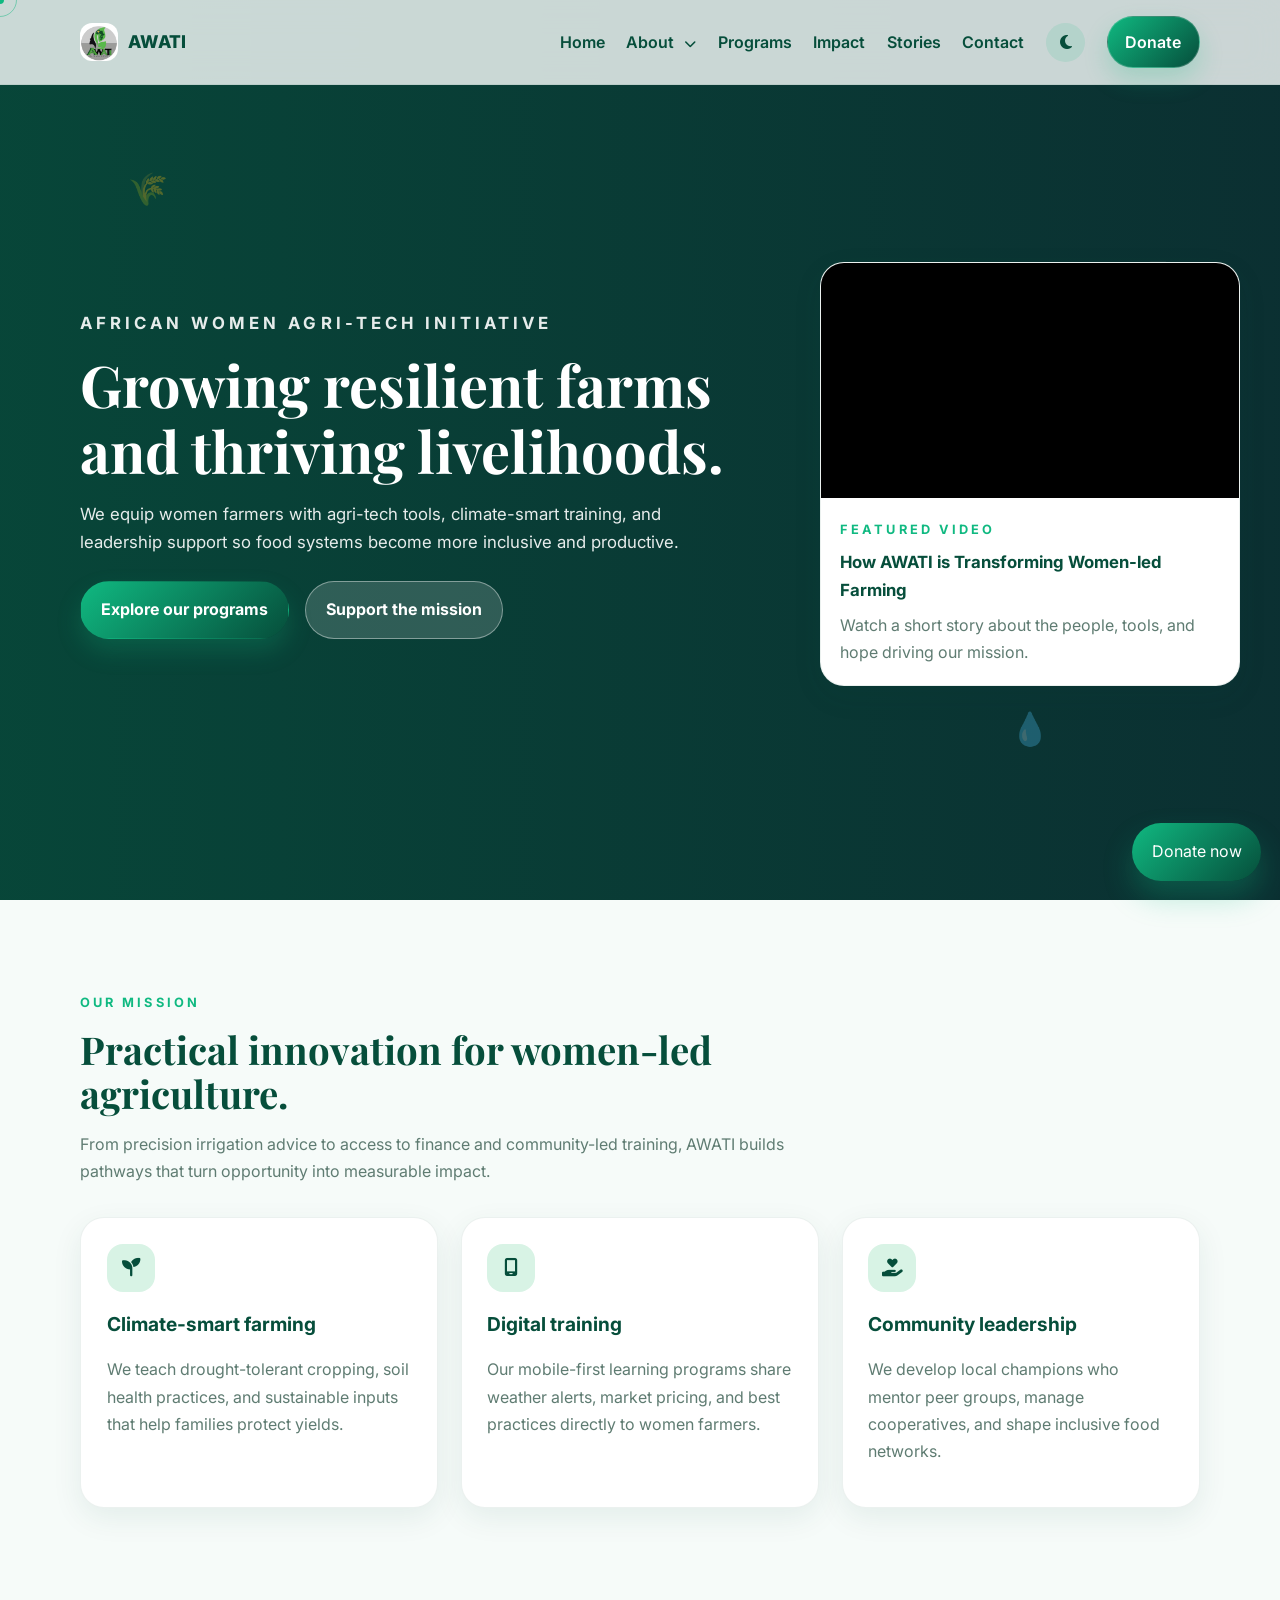
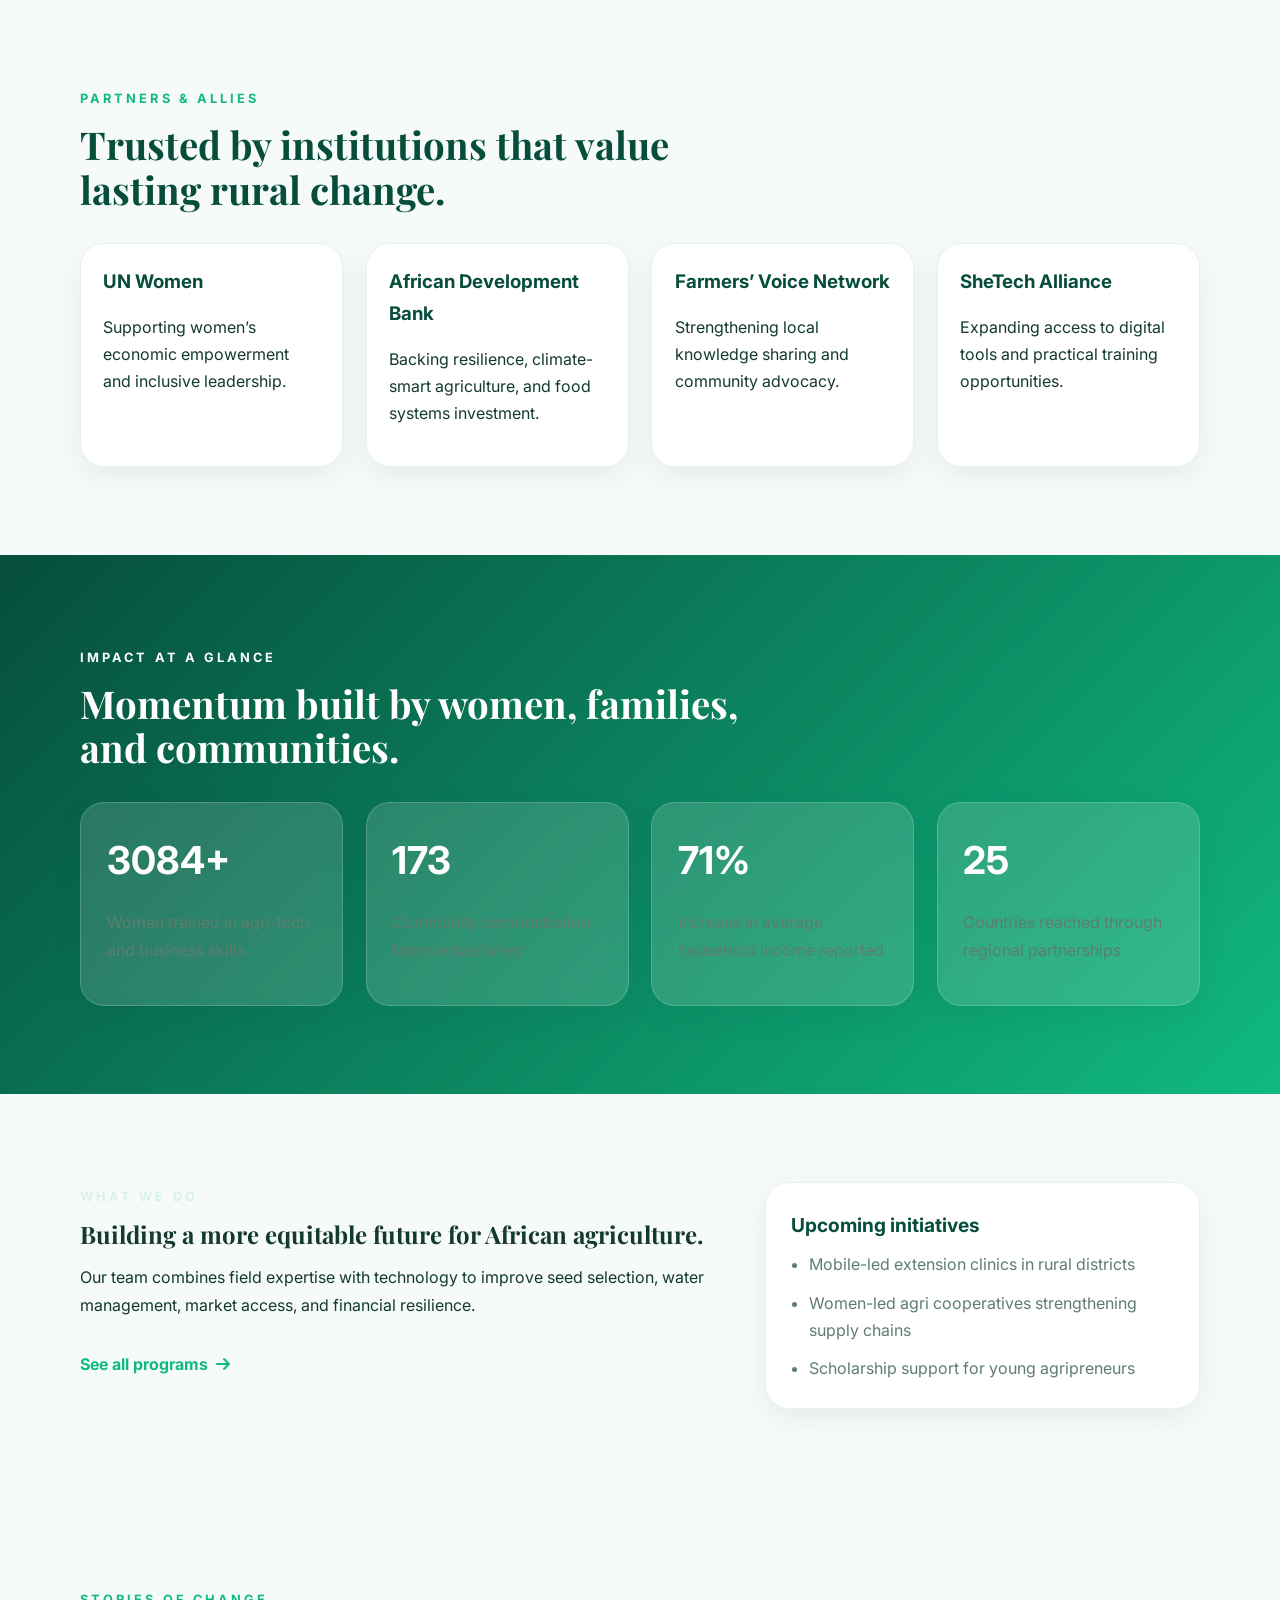
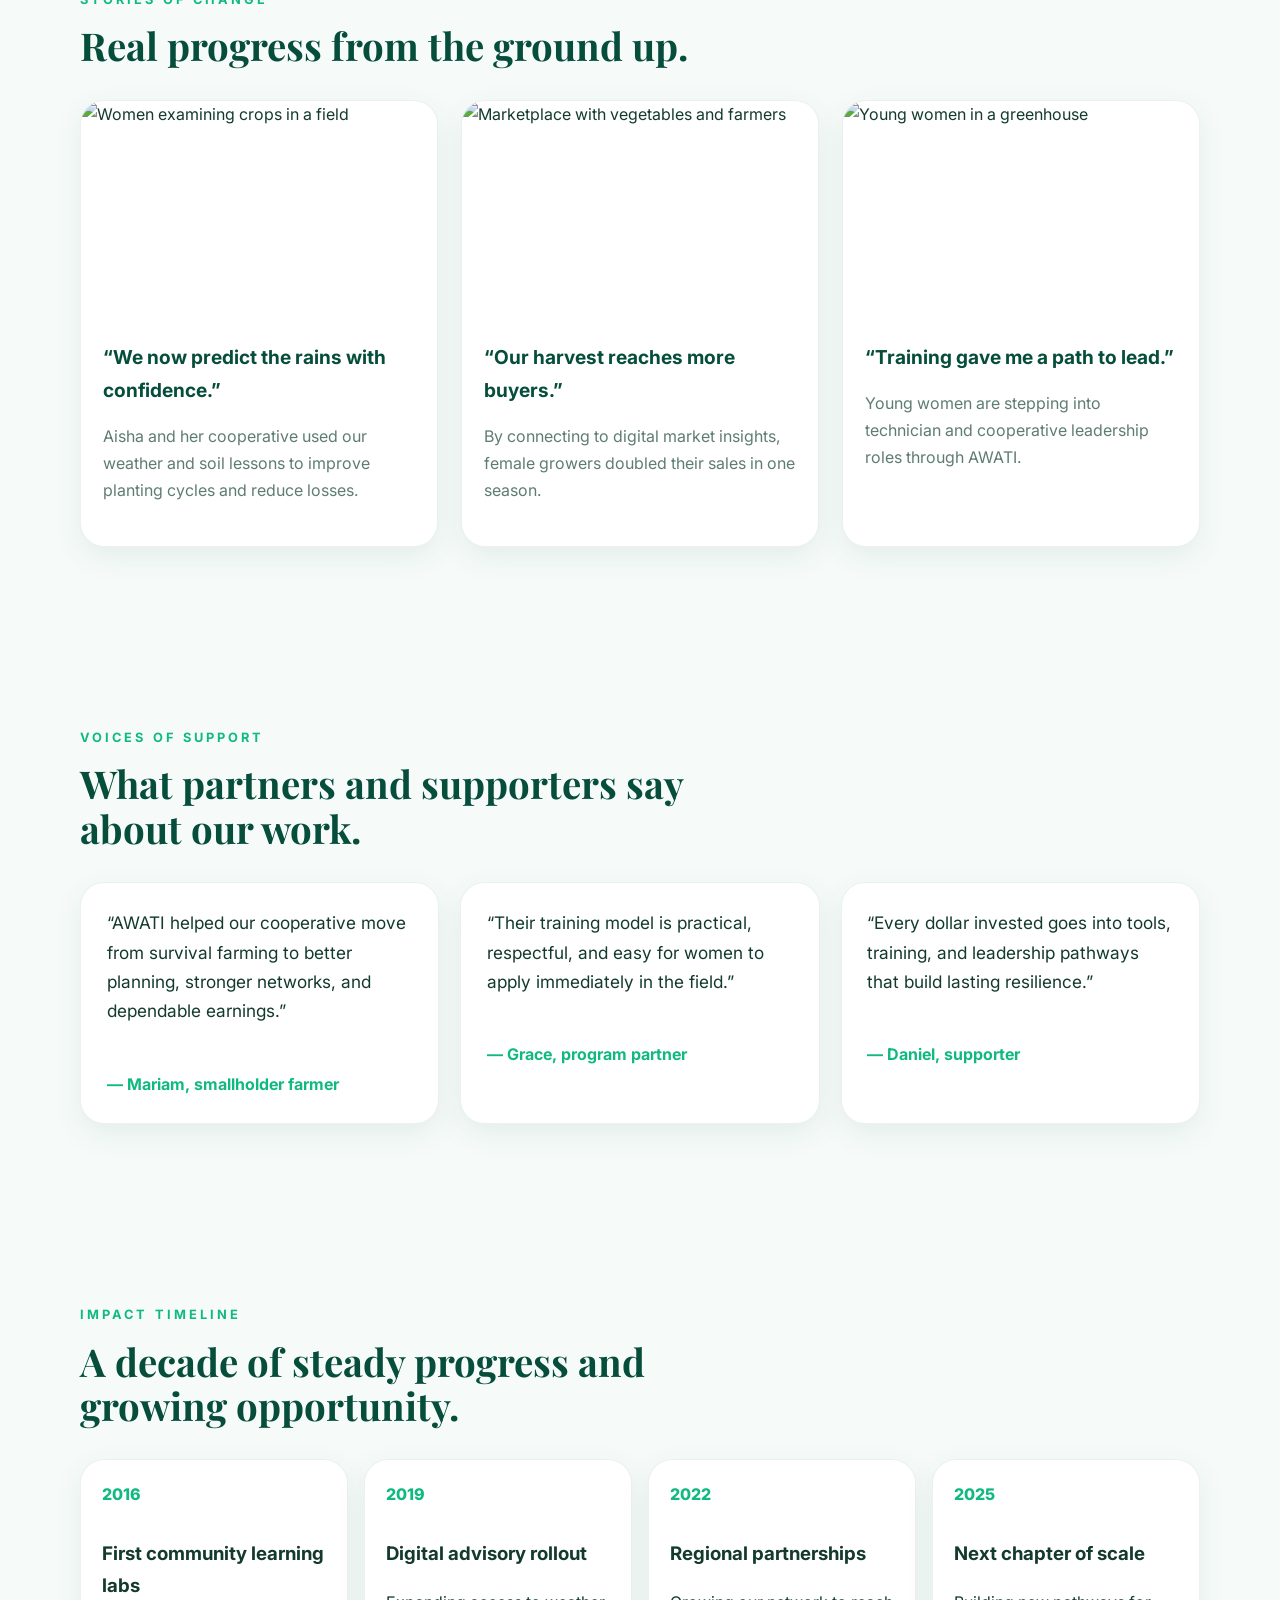
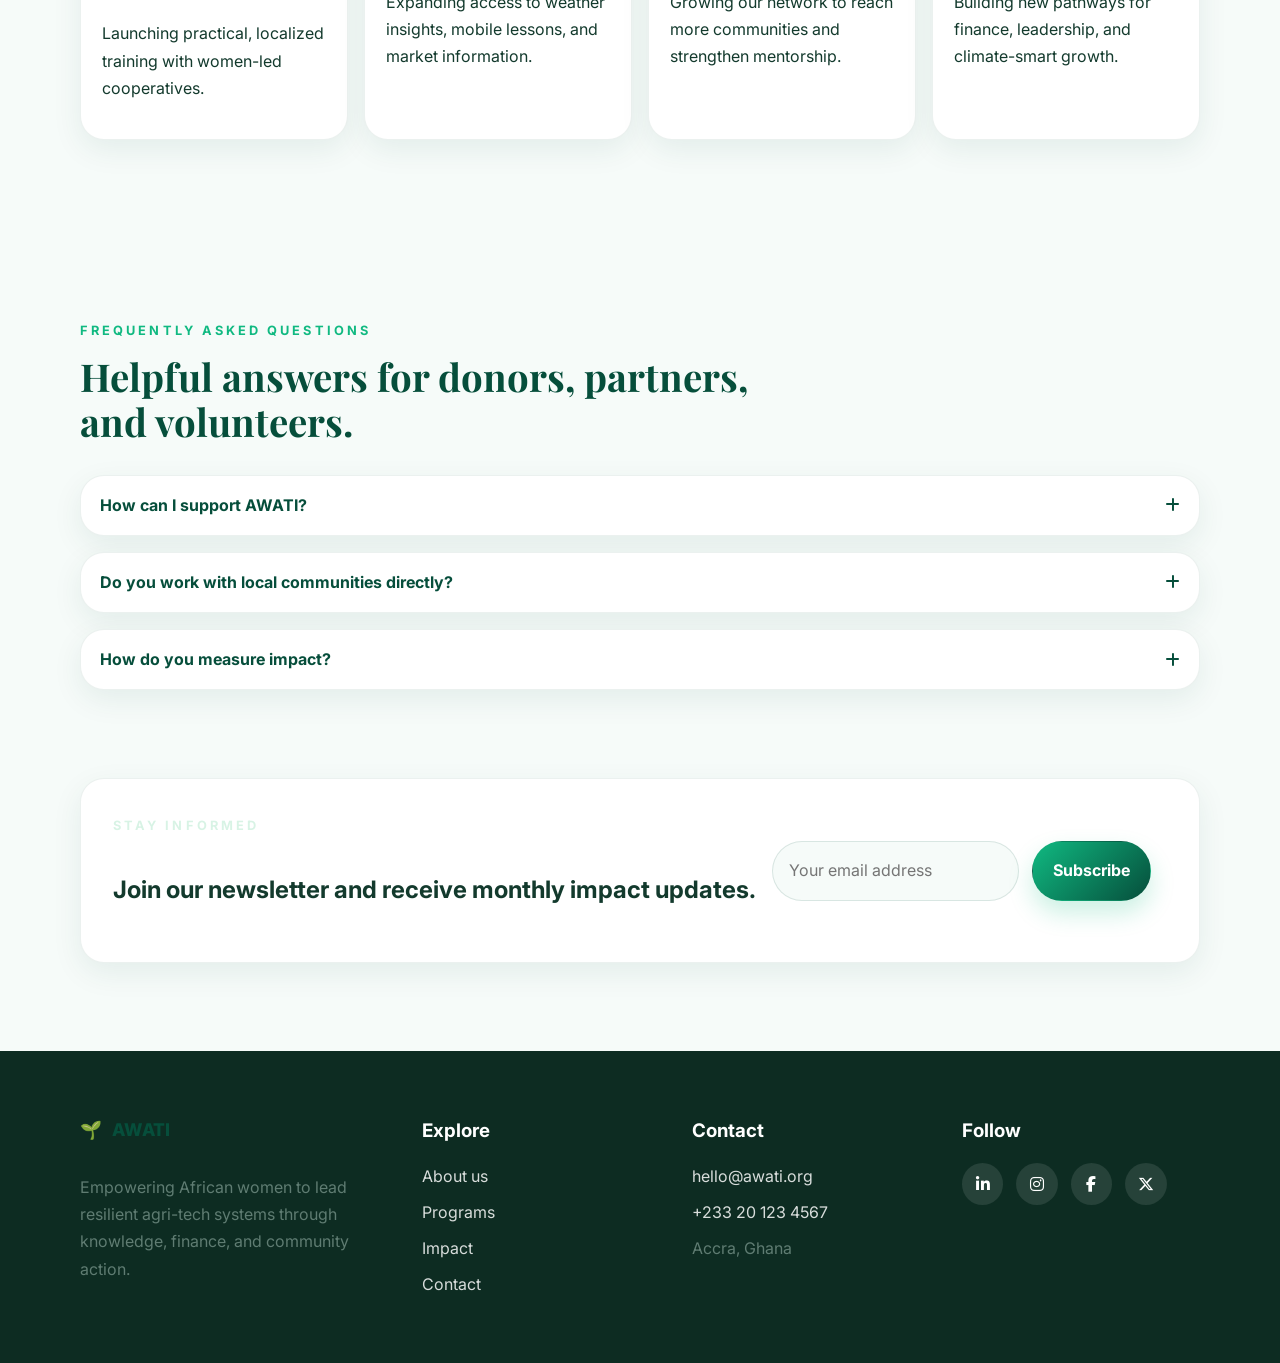
==== index.html @ 0ef60b50 "Add files via upload" ====
<!DOCTYPE html>
<html lang="en">
  <head>
    <meta charset="UTF-8" />
    <meta name="viewport" content="width=device-width, initial-scale=1.0" />
    <title>African Women Agri-Tech Initiative | AWATI</title>
    <meta
      name="description"
      content="AWATI empowers African women through agri-tech training, inclusive financing, and resilient food systems."
    />
    <link rel="preconnect" href="https://fonts.googleapis.com" />
    <link rel="preconnect" href="https://fonts.gstatic.com" crossorigin />
    <link
      href="https://fonts.googleapis.com/css2?family=Inter:wght@400;500;600;700;800&family=Playfair+Display:wght@600;700&display=swap"
      rel="stylesheet"
    />
    <link
      rel="stylesheet"
      href="https://cdnjs.cloudflare.com/ajax/libs/font-awesome/6.5.0/css/all.min.css"
      crossorigin="anonymous"
      referrerpolicy="no-referrer"
    />
    <link rel="stylesheet" href="assets/css/styles.css" />
  </head>
  <body>
    <div class="cursor-dot" aria-hidden="true"></div>
    <div class="cursor-ring" aria-hidden="true"></div>
    <a class="skip-link" href="#main-content">Skip to content</a>

    <header class="site-header">
      <div class="container nav-shell">
        <a class="brand" href="index.html" aria-label="AWATI home">
          <img class="brand-logo" src="assets/images/logo.jpg" alt="AWATI logo" />
          <span class="brand-text">AWATI</span>
        </a>

        <button class="menu-toggle" aria-label="Toggle navigation" aria-expanded="false">
          <span></span>
          <span></span>
          <span></span>
        </button>

        <nav class="site-nav" aria-label="Primary navigation">
          <a class="nav-link" href="index.html">Home</a>
          <div class="nav-item nav-item--dropdown">
            <a class="nav-link" href="about.html" aria-haspopup="true" aria-expanded="false">
              About
              <i class="fa-solid fa-chevron-down nav-chevron" aria-hidden="true"></i>
            </a>
            <div class="nav-dropdown" role="menu" aria-label="About quick links">
              <a class="nav-dropdown-link" href="about.html" role="menuitem">About us</a>
              <a class="nav-dropdown-link" href="team.html" role="menuitem">Our Team</a>
              <a class="nav-dropdown-link" href="about.html#mission" role="menuitem">Mission</a>
              <a class="nav-dropdown-link" href="about.html#vision" role="menuitem">Vision</a>
              <a class="nav-dropdown-link" href="about.html#objective" role="menuitem">Objective</a>
            </div>
          </div>
          <a class="nav-link" href="programs.html">Programs</a>
          <a class="nav-link" href="impact.html">Impact</a>
          <a class="nav-link" href="stories.html">Stories</a>
          <a class="nav-link" href="contact.html">Contact</a>
          <button class="theme-toggle" type="button" aria-label="Toggle color theme">
            <i class="fa-solid fa-moon"></i>
          </button>
          <a class="nav-link nav-link--donate" href="contact.html">Donate</a>
        </nav>
      </div>
    </header>

    <a class="floating-donate" href="contact.html">Donate now</a>

    <main id="main-content">
      <!-- Hero section with immersive background imagery and strong call-to-action -->
      <section class="hero hero-home">
        <div class="hero-media hero-slider" aria-hidden="true"></div>
        <div class="hero-overlay"></div>
        <div class="hero-float hero-float-one">🌾</div>
        <div class="hero-float hero-float-two">💧</div>
        <div class="hero-float hero-float-three">📱</div>
        <div class="container hero-content hero-content--split">
          <div class="hero-copy">
            <p class="eyebrow">African Women Agri-Tech Initiative</p>
            <h1>Growing resilient farms and thriving livelihoods.</h1>
            <p>
              We equip women farmers with agri-tech tools, climate-smart training, and
              leadership support so food systems become more inclusive and productive.
            </p>
            <div class="hero-actions">
              <a class="btn btn-primary" href="programs.html">Explore our programs</a>
              <a class="btn btn-secondary" href="contact.html">Support the mission</a>
            </div>
          </div>

          <article class="video-card hero-video-card">
            <div class="video-embed-wrapper">
              <iframe
                src="https://www.youtube.com/embed/YQHsXMglC9A?rel=0"
                title="How AWATI is Transforming Women-led Farming"
                loading="lazy"
                allow="accelerometer; autoplay; clipboard-write; encrypted-media; gyroscope; picture-in-picture"
                allowfullscreen
              ></iframe>
            </div>
            <div class="video-content">
              <p class="eyebrow">Featured video</p>
              <h3>How AWATI is Transforming Women-led Farming</h3>
              <p>Watch a short story about the people, tools, and hope driving our mission.</p>
            </div>
          </article>
        </div>
      </section>

      <section class="section">
        <div class="container">
          <div class="section-heading">
            <p class="eyebrow">Our mission</p>
            <h2>Practical innovation for women-led agriculture.</h2>
            <p>
              From precision irrigation advice to access to finance and community-led training,
              AWATI builds pathways that turn opportunity into measurable impact.
            </p>
          </div>

          <div class="card-grid three-up">
            <article class="info-card">
              <div class="icon-badge"><i class="fa-solid fa-seedling"></i></div>
              <h3>Climate-smart farming</h3>
              <p>
                We teach drought-tolerant cropping, soil health practices, and sustainable inputs
                that help families protect yields.
              </p>
            </article>
            <article class="info-card">
              <div class="icon-badge"><i class="fa-solid fa-mobile-screen"></i></div>
              <h3>Digital training</h3>
              <p>
                Our mobile-first learning programs share weather alerts, market pricing, and best
                practices directly to women farmers.
              </p>
            </article>
            <article class="info-card">
              <div class="icon-badge"><i class="fa-solid fa-hand-holding-heart"></i></div>
              <h3>Community leadership</h3>
              <p>
                We develop local champions who mentor peer groups, manage cooperatives, and shape
                inclusive food networks.
              </p>
            </article>
          </div>
        </div>
      </section>

      <section class="section partner-section">
        <div class="container">
          <div class="section-heading">
            <p class="eyebrow">Partners & allies</p>
            <h2>Trusted by institutions that value lasting rural change.</h2>
          </div>
          <div class="card-grid four-up">
            <article class="partner-card">
              <h3>UN Women</h3>
              <p>Supporting women’s economic empowerment and inclusive leadership.</p>
            </article>
            <article class="partner-card">
              <h3>African Development Bank</h3>
              <p>Backing resilience, climate-smart agriculture, and food systems investment.</p>
            </article>
            <article class="partner-card">
              <h3>Farmers’ Voice Network</h3>
              <p>Strengthening local knowledge sharing and community advocacy.</p>
            </article>
            <article class="partner-card">
              <h3>SheTech Alliance</h3>
              <p>Expanding access to digital tools and practical training opportunities.</p>
            </article>
          </div>
        </div>
      </section>

      <!-- Animated impact statistics for trust-building and visual engagement -->
      <section class="section stats-section">
        <div class="container">
          <div class="section-heading light">
            <p class="eyebrow">Impact at a glance</p>
            <h2>Momentum built by women, families, and communities.</h2>
          </div>
          <div class="card-grid four-up">
            <article class="stat-card">
              <h3 data-count="3200" data-suffix="+">0</h3>
              <p>Women trained in agri-tech and business skills</p>
            </article>
            <article class="stat-card">
              <h3 data-count="180" data-suffix="">0</h3>
              <p>Community demonstration farms established</p>
            </article>
            <article class="stat-card">
              <h3 data-count="74" data-suffix="%">0</h3>
              <p>Increase in average household income reported</p>
            </article>
            <article class="stat-card">
              <h3 data-count="26" data-suffix="">0</h3>
              <p>Countries reached through regional partnerships</p>
            </article>
          </div>
        </div>
      </section>

      <section class="section">
        <div class="container split-layout">
          <div>
            <p class="eyebrow">What we do</p>
            <h2>Building a more equitable future for African agriculture.</h2>
            <p>
              Our team combines field expertise with technology to improve seed selection,
              water management, market access, and financial resilience.
            </p>
            <a class="text-link" href="programs.html">See all programs <i class="fa-solid fa-arrow-right"></i></a>
          </div>
          <div class="side-stack">
            <div class="panel-card">
              <h3>Upcoming initiatives</h3>
              <ul class="check-list">
                <li>Mobile-led extension clinics in rural districts</li>
                <li>Women-led agri cooperatives strengthening supply chains</li>
                <li>Scholarship support for young agripreneurs</li>
              </ul>
            </div>

          </div>
        </div>
      </section>

      <section class="section">
        <div class="container">
          <div class="section-heading">
            <p class="eyebrow">Stories of change</p>
            <h2>Real progress from the ground up.</h2>
          </div>
          <div class="card-grid three-up">
            <article class="story-card">
              <img src="https://picsum.photos/seed/awati-story-1/900/600" alt="Women examining crops in a field" />
              <div class="story-content">
                <h3>“We now predict the rains with confidence.”</h3>
                <p>
                  Aisha and her cooperative used our weather and soil lessons to improve planting
                  cycles and reduce losses.
                </p>
              </div>
            </article>
            <article class="story-card">
              <img src="https://picsum.photos/seed/awati-story-2/900/600" alt="Marketplace with vegetables and farmers" />
              <div class="story-content">
                <h3>“Our harvest reaches more buyers.”</h3>
                <p>
                  By connecting to digital market insights, female growers doubled their sales in one season.
                </p>
              </div>
            </article>
            <article class="story-card">
              <img src="https://picsum.photos/seed/awati-story-3/900/600" alt="Young women in a greenhouse" />
              <div class="story-content">
                <h3>“Training gave me a path to lead.”</h3>
                <p>
                  Young women are stepping into technician and cooperative leadership roles through AWATI.
                </p>
              </div>
            </article>
          </div>
        </div>
      </section>

      <section class="section testimonials-section">
        <div class="container">
          <div class="section-heading">
            <p class="eyebrow">Voices of support</p>
            <h2>What partners and supporters say about our work.</h2>
          </div>
          <div class="testimonial-grid" aria-label="Supporter testimonials">
            <article class="testimonial-card">
              <p>“AWATI helped our cooperative move from survival farming to better planning, stronger networks, and dependable earnings.”</p>
              <strong>— Mariam, smallholder farmer</strong>
            </article>
            <article class="testimonial-card">
              <p>“Their training model is practical, respectful, and easy for women to apply immediately in the field.”</p>
              <strong>— Grace, program partner</strong>
            </article>
            <article class="testimonial-card">
              <p>“Every dollar invested goes into tools, training, and leadership pathways that build lasting resilience.”</p>
              <strong>— Daniel, supporter</strong>
            </article>
          </div>
        </div>
      </section>

      <section class="section timeline-section">
        <div class="container">
          <div class="section-heading">
            <p class="eyebrow">Impact timeline</p>
            <h2>A decade of steady progress and growing opportunity.</h2>
          </div>
          <div class="timeline">
            <div class="timeline-item">
              <span>2016</span>
              <h3>First community learning labs</h3>
              <p>Launching practical, localized training with women-led cooperatives.</p>
            </div>
            <div class="timeline-item">
              <span>2019</span>
              <h3>Digital advisory rollout</h3>
              <p>Expanding access to weather insights, mobile lessons, and market information.</p>
            </div>
            <div class="timeline-item">
              <span>2022</span>
              <h3>Regional partnerships</h3>
              <p>Growing our network to reach more communities and strengthen mentorship.</p>
            </div>
            <div class="timeline-item">
              <span>2025</span>
              <h3>Next chapter of scale</h3>
              <p>Building new pathways for finance, leadership, and climate-smart growth.</p>
            </div>
          </div>
        </div>
      </section>

      <section class="section faq-section">
        <div class="container">
          <div class="section-heading">
            <p class="eyebrow">Frequently asked questions</p>
            <h2>Helpful answers for donors, partners, and volunteers.</h2>
          </div>
          <div class="faq-list">
            <div class="faq-item">
              <button class="faq-question" type="button" aria-expanded="false">
                How can I support AWATI?
                <i class="fa-solid fa-plus"></i>
              </button>
              <div class="faq-answer">
                <p>You can support us by donating, volunteering, sharing our work, or partnering with us on field programs.</p>
              </div>
            </div>
            <div class="faq-item">
              <button class="faq-question" type="button" aria-expanded="false">
                Do you work with local communities directly?
                <i class="fa-solid fa-plus"></i>
              </button>
              <div class="faq-answer">
                <p>Yes. We work closely with local facilitators, cooperatives, and community leaders to ensure every initiative is relevant and trusted.</p>
              </div>
            </div>
            <div class="faq-item">
              <button class="faq-question" type="button" aria-expanded="false">
                How do you measure impact?
                <i class="fa-solid fa-plus"></i>
              </button>
              <div class="faq-answer">
                <p>We track training attendance, income shifts, food security outcomes, and leadership growth to make our results visible and accountable.</p>
              </div>
            </div>
          </div>
        </div>
      </section>

      <section class="section newsletter-section">
        <div class="container newsletter-card">
          <div>
            <p class="eyebrow">Stay informed</p>
            <h2>Join our newsletter and receive monthly impact updates.</h2>
          </div>
          <form class="newsletter-form" data-form="newsletter">
            <label class="sr-only" for="newsletter-email">Email address</label>
            <input id="newsletter-email" name="email" type="email" placeholder="Your email address" required />
            <button class="btn btn-primary" type="submit">Subscribe</button>
          </form>
          <p class="form-message" aria-live="polite"></p>
        </div>
      </section>
    </main>

    <footer class="site-footer">
      <div class="container footer-grid">
        <div>
          <a class="brand footer-brand" href="index.html">
            <span class="brand-mark">🌱</span>
            <span class="brand-text">AWATI</span>
          </a>
          <p>
            Empowering African women to lead resilient agri-tech systems through knowledge,
            finance, and community action.
          </p>
        </div>
        <div>
          <h3>Explore</h3>
          <ul>
            <li><a href="about.html">About us</a></li>
            <li><a href="programs.html">Programs</a></li>
            <li><a href="impact.html">Impact</a></li>
            <li><a href="contact.html">Contact</a></li>
          </ul>
        </div>
        <div>
          <h3>Contact</h3>
          <ul>
            <li><a href="mailto:hello@awati.org">hello@awati.org</a></li>
            <li><a href="tel:+233201234567">+233 20 123 4567</a></li>
            <li>Accra, Ghana</li>
          </ul>
        </div>
        <div>
          <h3>Follow</h3>
          <div class="social-links">
            <a href="https://www.linkedin.com" target="_blank" rel="noreferrer" aria-label="LinkedIn"><i class="fa-brands fa-linkedin-in"></i></a>
            <a href="https://www.instagram.com" target="_blank" rel="noreferrer" aria-label="Instagram"><i class="fa-brands fa-instagram"></i></a>
            <a href="https://www.facebook.com" target="_blank" rel="noreferrer" aria-label="Facebook"><i class="fa-brands fa-facebook-f"></i></a>
            <a href="https://www.x.com" target="_blank" rel="noreferrer" aria-label="X"><i class="fa-brands fa-x-twitter"></i></a>
          </div>
        </div>
      </div>
    </footer>

    <script src="assets/js/script.js"></script>
  </body>
</html>
---- assets/css/styles.css ----
/* Global design tokens and theme variables */
:root {
  --color-emerald: #10b981;
  --color-forest: #064e3b;
  --color-sage: #d8f3e5;
  --color-bg: #f6fbf9;
  --color-surface: #ffffff;
  --color-text: #133a2d;
  --color-muted: #5f7c72;
  --radius-lg: 24px;
  --radius-md: 16px;
  --shadow-soft: 0 20px 45px rgba(6, 78, 59, 0.12);
  --shadow-card: 0 10px 30px rgba(6, 78, 59, 0.08);
  --container: min(1120px, calc(100% - 2rem));
  --transition: 220ms ease;
}

* {
  box-sizing: border-box;
}

html {
  scroll-behavior: smooth;
}

/* Core page styling and typography */
body {
  margin: 0;
  font-family: 'Inter', sans-serif;
  color: var(--color-text);
  background: var(--color-bg);
  line-height: 1.7;
  overflow-x: hidden;
}

img {
  display: block;
  width: 100%;
}

a {
  color: inherit;
  text-decoration: none;
}

button,
input,
textarea {
  font: inherit;
}

button {
  cursor: pointer;
}

.skip-link {
  position: absolute;
  left: -999px;
  top: 0;
  background: var(--color-forest);
  color: white;
  padding: 0.8rem 1rem;
  z-index: 1000;
}

.skip-link:focus {
  left: 1rem;
  top: 1rem;
}

.container {
  width: var(--container);
  margin: 0 auto;
}

/* Sticky navigation and brand treatment */
.site-header {
  position: fixed;
  inset: 0 0 auto 0;
  z-index: 500;
  padding: 1rem 0;
  background: rgba(246, 251, 249, 0.82);
  backdrop-filter: blur(16px);
  border-bottom: 1px solid rgba(6, 78, 59, 0.08);
}

body[data-theme='dark'] {
  --color-bg: #071612;
  --color-surface: #0f2a21;
  --color-text: #f4fff8;
  --color-muted: #a6c9ba;
  --color-sage: #143b2d;
  --shadow-soft: 0 20px 45px rgba(0, 0, 0, 0.28);
  --shadow-card: 0 10px 30px rgba(0, 0, 0, 0.2);
}

.nav-shell {
  display: flex;
  align-items: center;
  justify-content: space-between;
  gap: 1rem;
}

.brand {
  display: inline-flex;
  align-items: center;
  gap: 0.6rem;
  font-weight: 800;
  font-size: 1.1rem;
  letter-spacing: 0.02em;
}

  .brand-logo {
    display: inline-block;
    width: 2.4rem;
    height: 2.4rem;
    border-radius: 0.75rem;
    object-fit: contain;
  }


.brand-text {
  color: var(--color-forest);
}

.site-nav {
  display: flex;
  align-items: center;
  gap: 1.35rem;
}

.nav-item {
  position: relative;
}

.nav-item--dropdown:hover .nav-dropdown,
.nav-item--dropdown:focus-within .nav-dropdown {
  opacity: 1;
  visibility: visible;
  transform: translateY(0);
}

.nav-link {
  position: relative;
  font-weight: 600;
  color: var(--color-forest);
  transition: color var(--transition);
}

.nav-link::after {
  content: '';
  position: absolute;
  left: 0;
  bottom: -0.25rem;
  width: 100%;
  height: 2px;
  background: var(--color-emerald);
  transform: scaleX(0);
  transform-origin: center;
  transition: transform var(--transition);
}

.nav-link:hover::after,
.nav-link:focus-visible::after {
  transform: scaleX(1);
}

.nav-link--donate {
  padding: 0.72rem 1.1rem;
  border-radius: 999px;
  background: linear-gradient(135deg, var(--color-emerald), var(--color-forest));
  color: white;
  box-shadow: 0 12px 24px rgba(16, 185, 129, 0.22);
  border: 1px solid rgba(255, 255, 255, 0.2);
  transition: transform var(--transition), box-shadow var(--transition), filter var(--transition);
}

.nav-link--donate::after {
  display: none;
}

.nav-link--donate:hover,
.nav-link--donate:focus-visible {
  transform: translateY(-2px);
  box-shadow: 0 16px 28px rgba(16, 185, 129, 0.35);
  filter: brightness(1.04);
}

.nav-chevron {
  margin-left: 0.35rem;
  font-size: 0.75rem;
}

.nav-dropdown {
  position: absolute;
  top: calc(100% + 0.75rem);
  left: 50%;
  min-width: 210px;
  padding: 0.75rem;
  border-radius: 18px;
  background: white;
  box-shadow: var(--shadow-soft);
  opacity: 0;
  visibility: hidden;
  transform: translate(-50%, -0.5rem);
  transition: opacity var(--transition), transform var(--transition), visibility var(--transition);
  z-index: 20;
}

.nav-dropdown-link {
  display: block;
  padding: 0.75rem 1rem;
  border-radius: 14px;
  color: var(--color-forest);
  font-size: 0.95rem;
  font-weight: 600;
  transition: background var(--transition), color var(--transition);
}

.nav-dropdown-link:not(:last-child) {
  margin-bottom: 0.25rem;
}

.nav-dropdown-link:hover,
.nav-dropdown-link:focus-visible {
  background: var(--color-sage);
}

.menu-toggle {
  display: none;
  flex-direction: column;
  gap: 0.3rem;
  border: 0;
  background: transparent;
  padding: 0.25rem;
}

.theme-toggle {
  display: inline-flex;
  align-items: center;
  justify-content: center;
  width: 2.45rem;
  height: 2.45rem;
  border: 0;
  border-radius: 999px;
  background: rgba(16, 185, 129, 0.12);
  color: var(--color-forest);
  transition: transform var(--transition), background var(--transition);
}

.theme-toggle:hover,
.theme-toggle:focus-visible {
  transform: translateY(-2px);
  background: rgba(16, 185, 129, 0.2);
}

.menu-toggle span {
  width: 1.5rem;
  height: 2px;
  background: var(--color-forest);
  border-radius: 999px;
  transition: transform var(--transition), opacity var(--transition);
}

/* Hero layout, overlay, and parallax visuals */
.hero {
  position: relative;
  min-height: 100vh;
  display: grid;
  align-items: center;
  background: #0f172a;
  color: white;
}

.hero-media {
  position: absolute;
  inset: 0;
  overflow: hidden;
  background-image: url('https://images.unsplash.com/photo-1501004318641-b39e6451bec6?auto=format&fit=crop&w=1600&q=80');
  background-size: cover;
  background-position: center;
  transform: translateY(var(--parallax-offset, 0px));
  transition: transform 0.2s ease-out;
}

.hero-slide {
  position: absolute;
  inset: 0;
  opacity: 0;
  background-size: cover;
  background-position: center;
  background-repeat: no-repeat;
  filter: saturate(1.08) contrast(1.05);
  transition: opacity 0.8s ease, transform 0.8s ease;
}

.hero-slide.active {
  opacity: 1;
  transform: scale(1.01);
}

.section--focus-grid .card-grid {
  gap: 1.5rem;
}

.section-heading h2 {
  max-width: 700px;
  margin: 0 auto;
}

.hero-about {
  background-image: url('https://images.unsplash.com/photo-1464226184884-fa280b87c399?auto=format&fit=crop&w=1600&q=80');
}

.hero-programs {
  background-image: url('https://images.unsplash.com/photo-1461354464878-ad92f492a5a0?auto=format&fit=crop&w=1600&q=80');
}

.hero-impact {
  background-image: url('https://images.unsplash.com/photo-1472396961693-142e6e269027?auto=format&fit=crop&w=1600&q=80');
}

.hero-stories {
  background-image: url('https://images.unsplash.com/photo-1500937386664-56d1dfef3854?auto=format&fit=crop&w=1600&q=80');
}

.hero-contact {
  background-image: url('https://images.unsplash.com/photo-1416879595882-3373a0480b5b?auto=format&fit=crop&w=1600&q=80');
}

.hero-overlay {
  position: absolute;
  inset: 0;
  background: linear-gradient(90deg, rgba(6, 78, 59, 0.85) 0%, rgba(6, 78, 59, 0.45) 100%);
}

.hero-float {
  position: absolute;
  z-index: 0;
  opacity: 0.3;
  font-size: 2rem;
  pointer-events: none;
  animation: floatY 6s ease-in-out infinite;
}

.hero-float-one {
  top: 18%;
  left: 10%;
}

.hero-float-two {
  bottom: 16%;
  right: 18%;
  animation-delay: 1.2s;
}

.hero-float-three {
  top: 28%;
  right: 8%;
  animation-delay: 2.2s;
}

.hero-content {
  position: relative;
  z-index: 1;
  padding: 8rem 0 5rem;
}

/* Hero split layout for featured video placement */
.hero-content--split {
  display: grid;
  grid-template-columns: 1.2fr 0.8fr;
  gap: 2rem;
  align-items: center;
}

.hero-copy {
  max-width: 720px;
}

.hero-copy.narrow {
  max-width: 660px;
}

.eyebrow {
  display: inline-block;
  margin: 0 0 0.8rem;
  text-transform: uppercase;
  letter-spacing: 0.24em;
  font-size: 0.8rem;
  font-weight: 700;
  color: var(--color-sage);
}

.hero h1,
.section-heading h2,
.split-layout h2,
.panel-card h2 {
  font-family: 'Playfair Display', serif;
  line-height: 1.15;
  margin: 0 0 1rem;
}

.hero h1 {
  font-size: clamp(2.2rem, 4.5vw, 4.2rem);
}

.hero-copy p {
  font-size: 1.05rem;
  color: rgba(255, 255, 255, 0.9);
}

.hero-actions {
  display: flex;
  flex-wrap: wrap;
  gap: 1rem;
  margin-top: 1.5rem;
}

.btn {
  display: inline-flex;
  align-items: center;
  justify-content: center;
  gap: 0.5rem;
  padding: 0.9rem 1.25rem;
  border-radius: 999px;
  font-weight: 700;
  border: 1px solid transparent;
  transition: transform var(--transition), box-shadow var(--transition), background var(--transition);
}

.btn:hover,
.btn:focus-visible {
  transform: translateY(-2px);
}

.btn-primary {
  background: linear-gradient(135deg, var(--color-emerald), var(--color-forest));
  color: white;
  box-shadow: 0 12px 24px rgba(16, 185, 129, 0.22);
}

.btn-secondary {
  background: rgba(255, 255, 255, 0.16);
  color: white;
  border-color: rgba(255, 255, 255, 0.4);
}

/* Section spacing and reusable content card styles */
.section {
  padding: 5.5rem 0;
}

.partner-section,
.testimonials-section,
.timeline-section,
.faq-section {
  position: relative;
}

.section-heading {
  max-width: 720px;
  margin-bottom: 2rem;
}

.section-heading .eyebrow {
  color: var(--color-emerald);
}

.section-heading h2 {
  font-size: clamp(1.8rem, 3vw, 2.6rem);
  color: var(--color-forest);
}

.section-heading.light .eyebrow,
.section-heading.light h2 {
  color: white;
}

.section-heading p {
  color: var(--color-muted);
}

.card-grid {
  display: grid;
  gap: 1.4rem;
}

.three-up {
  grid-template-columns: repeat(3, minmax(0, 1fr));
}

.four-up {
  grid-template-columns: repeat(4, minmax(0, 1fr));
}

.info-card,
.story-card,
.panel-card,
.stat-card,
.newsletter-card {
  background: var(--color-surface);
  border: 1px solid rgba(6, 78, 59, 0.08);
  border-radius: var(--radius-lg);
  box-shadow: var(--shadow-card);
  transition: transform var(--transition), box-shadow var(--transition), border-color var(--transition);
}

.info-card:hover,
.story-card:hover,
.panel-card:hover,
.stat-card:hover,
.newsletter-card:hover {
  transform: translateY(-4px);
  box-shadow: 0 18px 36px rgba(6, 78, 59, 0.14);
  border-color: rgba(16, 185, 129, 0.25);
}

.info-card,
.story-card,
.panel-card,
.stat-card {
  padding: 1.6rem;
}

.icon-badge {
  display: inline-grid;
  place-items: center;
  width: 3rem;
  height: 3rem;
  border-radius: 1rem;
  background: var(--color-sage);
  color: var(--color-forest);
  font-size: 1.15rem;
  margin-bottom: 1rem;
}

.team-photo-wrapper {
  width: 96px;
  height: 96px;
  margin-bottom: 1rem;
  border-radius: 50%;
  overflow: hidden;
  box-shadow: 0 18px 36px rgba(6, 78, 59, 0.12);
}

.team-photo {
  display: block;
  width: 100%;
  height: 100%;
  object-fit: cover;
}

.info-card h3,
.story-card h3,
.panel-card h3,
.stat-card h3 {
  margin: 0 0 0.6rem;
  font-size: 1.2rem;
  color: var(--color-forest);
}

.info-card p,
.story-card p,
.panel-card p,
.stat-card p,
.site-footer p,
.site-footer li,
.check-list li {
  color: var(--color-muted);
}

.partner-card,
.testimonial-card,
.timeline-item,
.faq-item {
  background: var(--color-surface);
  border: 1px solid rgba(6, 78, 59, 0.08);
  border-radius: var(--radius-lg);
  box-shadow: var(--shadow-card);
}

.partner-card {
  padding: 1.4rem;
}

.partner-card h3 {
  margin: 0 0 0.5rem;
  color: var(--color-forest);
}

.stats-section {
  background: linear-gradient(135deg, var(--color-forest), var(--color-emerald));
  color: white;
}

.stat-card {
  background: rgba(255, 255, 255, 0.14);
  border-color: rgba(255, 255, 255, 0.18);
  backdrop-filter: blur(8px);
}

.stat-card h3 {
  color: white;
  font-size: clamp(1.8rem, 3vw, 2.4rem);
}

.split-layout {
  display: grid;
  grid-template-columns: 1.2fr 0.8fr;
  gap: 2rem;
  align-items: start;
}

.side-stack {
  display: flex;
  flex-direction: column;
  gap: 1rem;
}

.video-card {
  background: var(--color-surface);
  border: 1px solid rgba(6, 78, 59, 0.08);
  border-radius: var(--radius-lg);
  box-shadow: var(--shadow-card);
  overflow: hidden;
  transition: transform var(--transition), box-shadow var(--transition);
}

.video-card:hover {
  transform: translateY(-4px);
  box-shadow: 0 18px 36px rgba(6, 78, 59, 0.14);
}

.hero-video-card {
  max-width: 420px;
  margin-left: auto;
  margin-right: -0.5rem;
  transform: translateX(2rem);
}

.video-link {
  display: block;
}

.video-embed-wrapper {
  position: relative;
  width: 100%;
  padding-top: 56.25%;
  background: #000;
}

.video-embed-wrapper iframe {
  position: absolute;
  inset: 0;
  width: 100%;
  height: 100%;
  border: 0;
}

.video-content {
  padding: 1.1rem 1.2rem 1.2rem;
}

.video-content .eyebrow {
  color: var(--color-emerald);
  margin-bottom: 0.4rem;
}

.video-content h3 {
  margin: 0 0 0.45rem;
  color: var(--color-forest);
  font-size: 1.05rem;
}

.video-content p {
  margin: 0;
  color: var(--color-muted);
}

.text-link {
  display: inline-flex;
  align-items: center;
  gap: 0.5rem;
  margin-top: 1rem;
  font-weight: 700;
  color: var(--color-emerald);
}

.check-list {
  padding-left: 1.1rem;
  margin: 0;
}

.check-list li + li {
  margin-top: 0.7rem;
}

.story-card {
  overflow: hidden;
  padding: 0;
}

.story-card img {
  height: 220px;
  object-fit: cover;
}

.story-content {
  padding: 1.3rem 1.4rem 1.6rem;
}

.newsletter-section {
  padding-top: 0;
}

.testimonial-grid {
  display: grid;
  grid-template-columns: repeat(3, minmax(0, 1fr));
  gap: 1.3rem;
  margin-top: 1.5rem;
}

.testimonial-card {
  padding: 1.6rem;
  min-height: 220px;
  display: grid;
  gap: 0.8rem;
  align-content: start;
}

.testimonial-card strong {
  display: block;
  margin-top: 1rem;
}

@media (max-width: 920px) {
  .testimonial-grid {
    grid-template-columns: repeat(2, minmax(0, 1fr));
  }
}

@media (max-width: 760px) {
  .testimonial-grid {
    grid-template-columns: 1fr;
  }
}

.testimonial-card p {
  font-size: 1.08rem;
  margin: 0 0 1rem;
  color: var(--color-text);
}

.testimonial-card strong {
  color: var(--color-emerald);
}

.testimonial-dots {
  display: flex;
  gap: 0.55rem;
  justify-content: center;
  margin-top: 1rem;
}

.dot {
  width: 0.85rem;
  height: 0.85rem;
  border-radius: 999px;
  border: 0;
  background: rgba(6, 78, 59, 0.25);
}

.dot.active {
  background: var(--color-emerald);
}

.timeline {
  display: grid;
  grid-template-columns: repeat(4, minmax(0, 1fr));
  gap: 1rem;
  margin-top: 1.5rem;
}

.timeline-item {
  padding: 1.3rem;
}

.timeline-item span {
  display: inline-block;
  margin-bottom: 0.7rem;
  font-weight: 800;
  color: var(--color-emerald);
}

.faq-list {
  display: grid;
  gap: 1rem;
  margin-top: 1.25rem;
}

.faq-item {
  overflow: hidden;
}

.faq-question {
  width: 100%;
  display: flex;
  justify-content: space-between;
  align-items: center;
  padding: 1rem 1.2rem;
  border: 0;
  background: transparent;
  color: var(--color-forest);
  font-weight: 700;
  text-align: left;
}

.faq-answer {
  max-height: 0;
  overflow: hidden;
  transition: max-height 220ms ease;
  padding: 0 1.2rem;
}

.faq-item.active .faq-answer {
  max-height: 200px;
  padding-bottom: 1rem;
}

.floating-donate {
  position: fixed;
  right: 1.2rem;
  bottom: 1.2rem;
  z-index: 600;
  padding: 0.95rem 1.2rem;
  border-radius: 999px;
  background: linear-gradient(135deg, var(--color-emerald), var(--color-forest));
  color: white;
  box-shadow: 0 16px 30px rgba(16, 185, 129, 0.28);
}

@keyframes floatY {
  0%,
  100% {
    transform: translateY(0) scale(1);
  }
  50% {
    transform: translateY(-12px) scale(1.04);
  }
}

.newsletter-card {
  padding: 2rem;
  display: flex;
  align-items: center;
  justify-content: space-between;
  gap: 1rem;
  flex-wrap: wrap;
}

.newsletter-form {
  display: flex;
  gap: 0.8rem;
  flex: 1;
  max-width: 520px;
}

.newsletter-form input,
.contact-form input,
.contact-form textarea {
  width: 100%;
  border: 1px solid rgba(6, 78, 59, 0.12);
  border-radius: 999px;
  padding: 0.95rem 1rem;
  background: var(--color-bg);
  color: var(--color-text);
}

.contact-form textarea {
  border-radius: 16px;
    resize: none;
}


.form-row {
  margin-bottom: 1rem;
}

.form-row label {
  display: inline-block;
  margin-bottom: 0.4rem;
  font-weight: 600;
}

.form-message {
  margin: 0.75rem 0 0;
  color: var(--color-forest);
  font-weight: 600;
}

/* Footer and contact/social link styling */
.site-footer {
  padding: 4rem 0;
  background: #0d2c22;
  color: white;
}

.footer-grid {
  display: grid;
  grid-template-columns: 1.3fr 1fr 1fr 1fr;
  gap: 2rem;
}

.footer-brand {
  margin-bottom: 0.8rem;
}

.site-footer h3 {
  margin: 0 0 1rem;
  color: white;
}

.site-footer ul {
  list-style: none;
  padding: 0;
  margin: 0;
}

.site-footer li + li {
  margin-top: 0.55rem;
}

.site-footer a {
  color: rgba(255, 255, 255, 0.84);
}

.social-links {
  display: flex;
  flex-wrap: wrap;
  gap: 0.8rem;
}

.social-links a {
  display: inline-grid;
  place-items: center;
  width: 2.6rem;
  height: 2.6rem;
  border-radius: 999px;
  background: rgba(255, 255, 255, 0.1);
  color: white;
  transition: transform var(--transition), background var(--transition), box-shadow var(--transition);
}

.social-links a:hover,
.social-links a:focus-visible {
  transform: translateY(-2px);
  background: rgba(255, 255, 255, 0.2);
}

.large-links a {
  width: 3rem;
  height: 3rem;
}

.contact-layout {
  display: grid;
  grid-template-columns: 1.2fr 0.8fr;
  gap: 2rem;
}

.cursor-dot,
.cursor-ring {
  position: fixed;
  border-radius: 50%;
  pointer-events: none;
  transform: translate(-50%, -50%);
  z-index: 1000;
}

.cursor-dot {
  width: 8px;
  height: 8px;
  background: var(--color-emerald);
}

.cursor-ring {
  width: 34px;
  height: 34px;
  border: 1px solid rgba(16, 185, 129, 0.45);
  transition: width 0.2s ease, height 0.2s ease, border-color 0.2s ease;
}

.sr-only {
  position: absolute;
  width: 1px;
  height: 1px;
  padding: 0;
  margin: -1px;
  overflow: hidden;
  clip: rect(0, 0, 0, 0);
  white-space: nowrap;
  border: 0;
}

/* Tablet and mobile responsive rules */
@media (max-width: 920px) {
  .three-up,
  .four-up,
  .split-layout,
  .contact-layout,
  .footer-grid,
  .timeline {
    grid-template-columns: 1fr 1fr;
  }

  .newsletter-card {
    align-items: flex-start;
  }
}

@media (max-width: 760px) {
  .menu-toggle {
    display: inline-flex;
  }

  .hero-content--split {
    grid-template-columns: 1fr;
    gap: 1.2rem;
  }

  .hero-video-card {
    max-width: 100%;
    margin-left: 0;
    margin-right: 0;
    transform: none;
  }

  .site-nav {
    position: absolute;
    top: 100%;
    right: 1rem;
    flex-direction: column;
    align-items: flex-start;
    background: var(--color-surface);
    padding: 1rem;
    border-radius: 1rem;
    box-shadow: var(--shadow-soft);
    opacity: 0;
    visibility: hidden;
    transform: translateY(-8px);
    transition: var(--transition);
  }

  .site-nav.open {
    opacity: 1;
    visibility: visible;
    transform: translateY(0);
  }

  .nav-item--dropdown.active .nav-dropdown {
    opacity: 1;
    visibility: visible;
    transform: translateY(0);
  }

  .nav-dropdown {
    position: static;
    transform: translateY(0) !important;
    opacity: 1 !important;
    visibility: visible !important;
    background: transparent;
    box-shadow: none;
    padding: 0;
    margin-top: 0.5rem;
  }

  .nav-dropdown-link {
    padding: 0.8rem 1rem;
    background: rgba(16, 185, 129, 0.06);
    margin: 0.2rem 0;
    width: 100%;
    border-radius: 14px;
  }

  .three-up,
  .four-up,
  .split-layout,
  .contact-layout,
  .footer-grid,
  .timeline {
    grid-template-columns: 1fr;
  }

  .testimonial-carousel {
    grid-template-columns: 1fr;
  }

  .carousel-btn {
    display: none;
  }

  .newsletter-form {
    width: 100%;
    flex-direction: column;
  }

  .hero-content--split {
    grid-template-columns: 1fr;
  }

  .hero-video-card {
    margin-left: 0;
    max-width: none;
  }

  .cursor-dot,
  .cursor-ring {
    display: none;
  }

  .hero-content {
    padding-top: 7rem;
  }
}
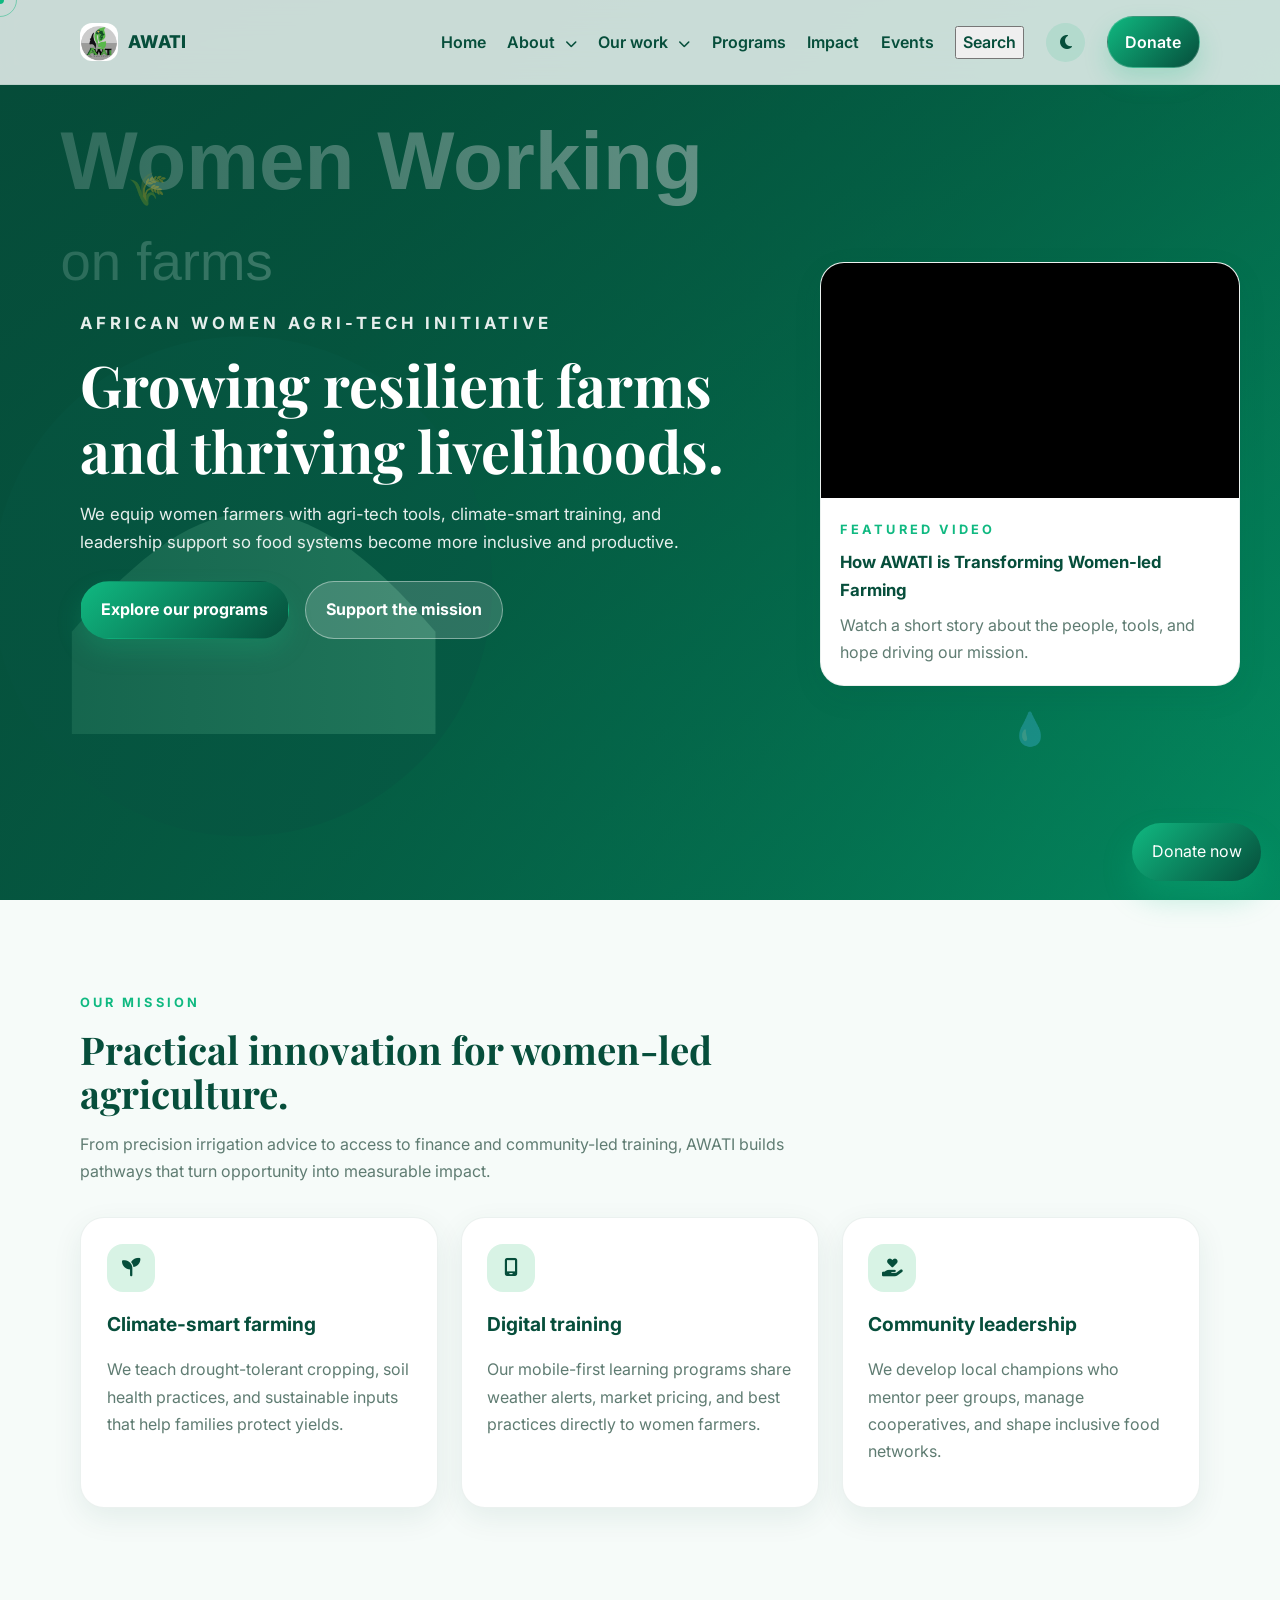
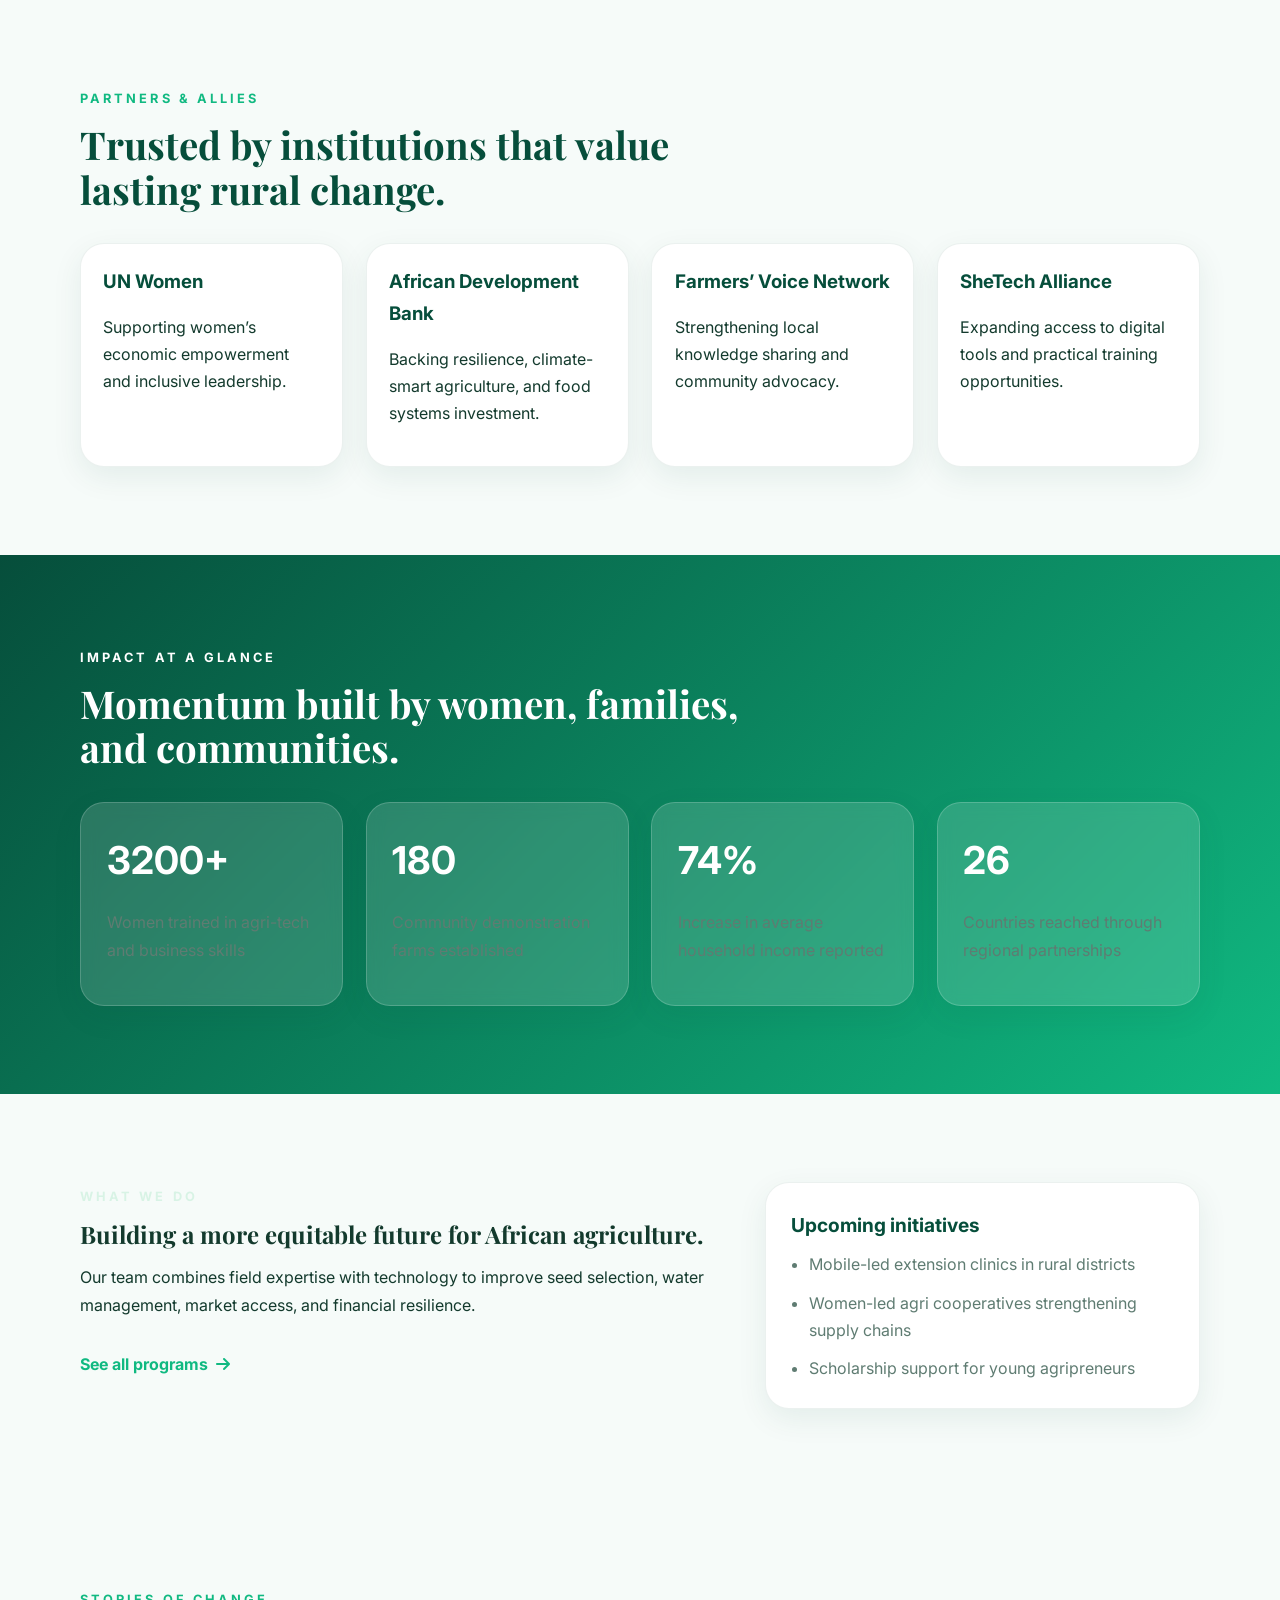
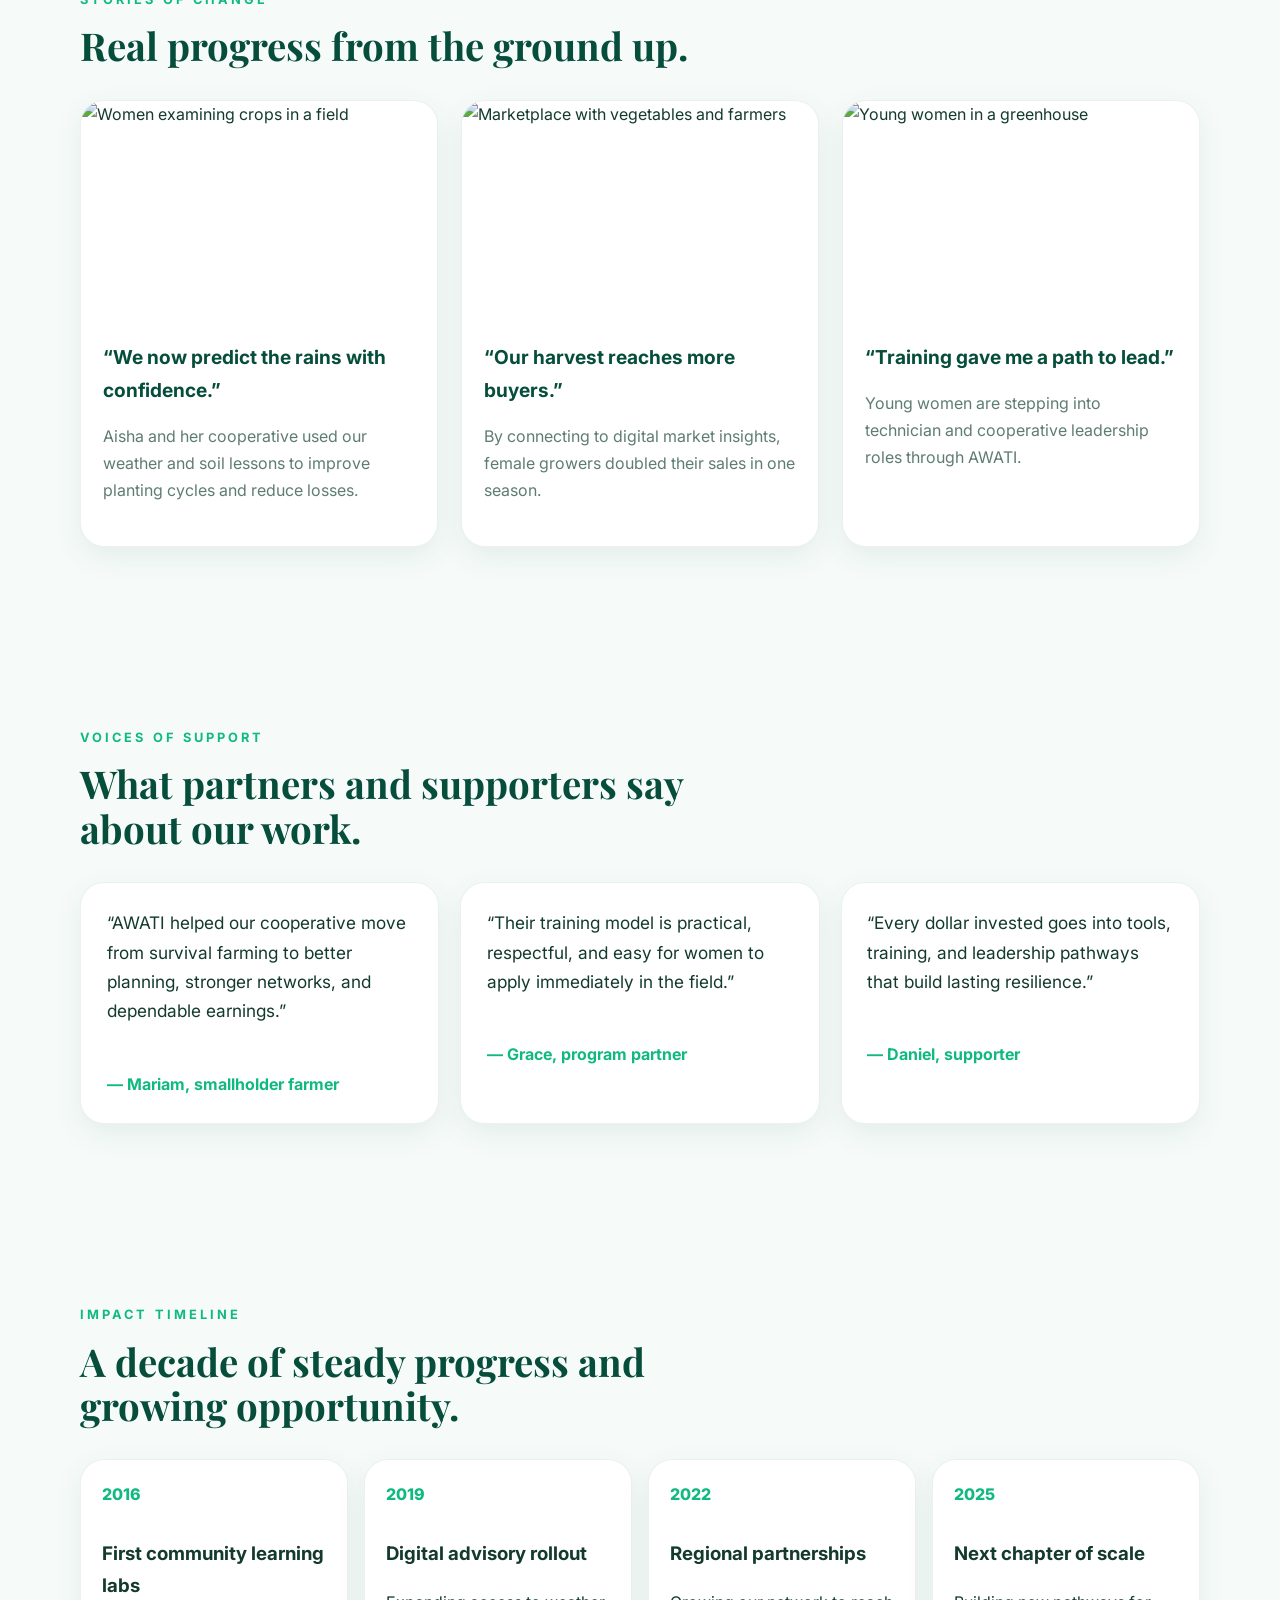
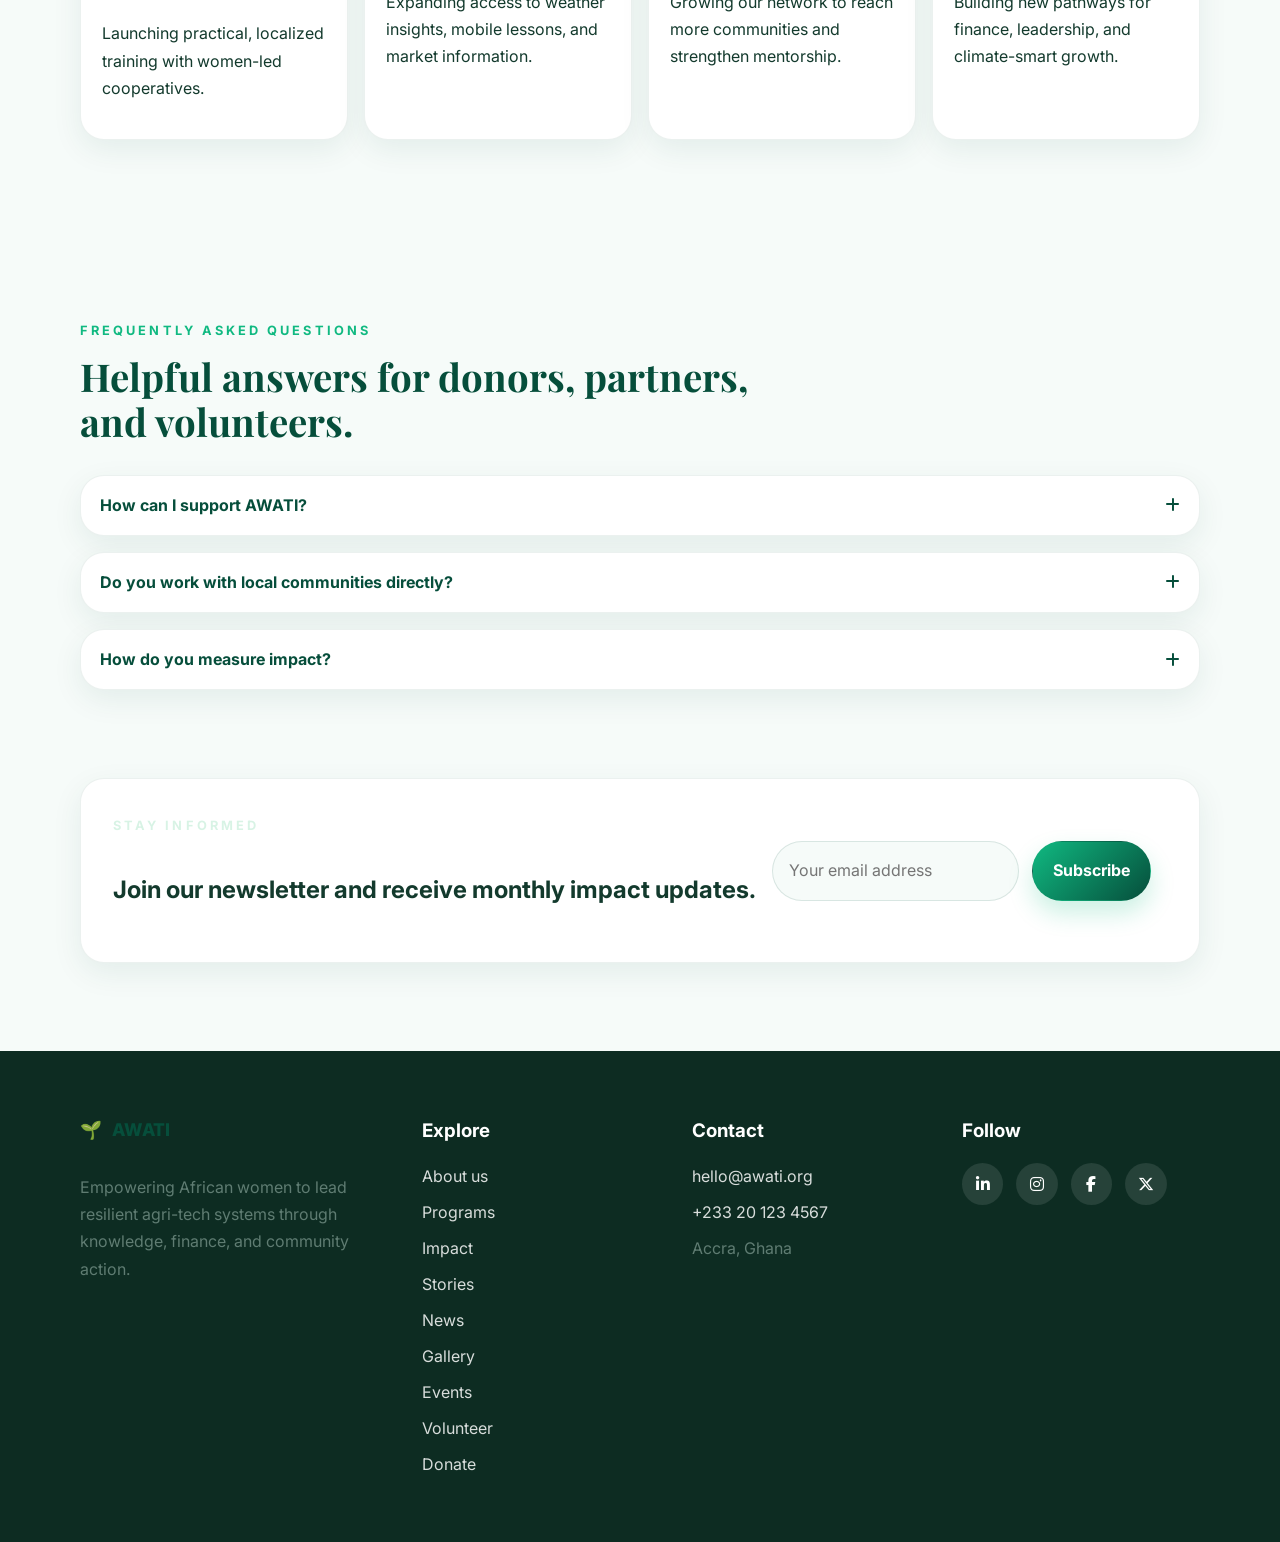
==== commit 7f61cd3c: "Add files via upload" ====
--- a/index.html
+++ b/index.html
@@ -20,7 +20,7 @@
       crossorigin="anonymous"
       referrerpolicy="no-referrer"
     />
-    <link rel="stylesheet" href="assets/css/styles.css" />
+    <link rel="stylesheet" href="styles.css" />
   </head>
   <body>
     <div class="cursor-dot" aria-hidden="true"></div>
@@ -30,7 +30,7 @@
     <header class="site-header">
       <div class="container nav-shell">
         <a class="brand" href="index.html" aria-label="AWATI home">
-          <img class="brand-logo" src="assets/images/logo.jpg" alt="AWATI logo" />
+          <img class="brand-logo" src="images/logo.jpg" alt="AWATI logo" />
           <span class="brand-text">AWATI</span>
         </a>
 
@@ -55,14 +55,26 @@
               <a class="nav-dropdown-link" href="about.html#objective" role="menuitem">Objective</a>
             </div>
           </div>
+          <div class="nav-item nav-item--dropdown">
+            <a class="nav-link" href="news.html" aria-haspopup="true" aria-expanded="false">
+              Our work
+              <i class="fa-solid fa-chevron-down nav-chevron" aria-hidden="true"></i>
+            </a>
+            <div class="nav-dropdown" role="menu" aria-label="Our work quick links">
+              <a class="nav-dropdown-link" href="news.html" role="menuitem">News</a>
+              <a class="nav-dropdown-link" href="gallery.html" role="menuitem">Gallery</a>
+              <a class="nav-dropdown-link" href="stories.html" role="menuitem">Stories</a>
+              <a class="nav-dropdown-link" href="volunteer.html" role="menuitem">Volunteer</a>
+            </div>
+          </div>
           <a class="nav-link" href="programs.html">Programs</a>
           <a class="nav-link" href="impact.html">Impact</a>
-          <a class="nav-link" href="stories.html">Stories</a>
-          <a class="nav-link" href="contact.html">Contact</a>
+          <a class="nav-link" href="events.html">Events</a>
+          <button class="search-toggle nav-link" type="button" aria-label="Search site">Search</button>
           <button class="theme-toggle" type="button" aria-label="Toggle color theme">
             <i class="fa-solid fa-moon"></i>
           </button>
-          <a class="nav-link nav-link--donate" href="contact.html">Donate</a>
+          <a class="nav-link nav-link--donate" href="donate.html">Donate</a>
         </nav>
       </div>
     </header>
@@ -395,7 +407,12 @@
             <li><a href="about.html">About us</a></li>
             <li><a href="programs.html">Programs</a></li>
             <li><a href="impact.html">Impact</a></li>
-            <li><a href="contact.html">Contact</a></li>
+            <li><a href="stories.html">Stories</a></li>
+            <li><a href="news.html">News</a></li>
+            <li><a href="gallery.html">Gallery</a></li>
+            <li><a href="events.html">Events</a></li>
+            <li><a href="volunteer.html">Volunteer</a></li>
+            <li><a href="donate.html">Donate</a></li>
           </ul>
         </div>
         <div>
@@ -418,6 +435,6 @@
       </div>
     </footer>
 
-    <script src="assets/js/script.js"></script>
+    <script src="script.js"></script>
   </body>
 </html>
--- a/styles.css
+++ b/styles.css
@@ -0,0 +1,1442 @@
+/* Global design tokens and theme variables */
+:root {
+  --color-emerald: #10b981;
+  --color-forest: #064e3b;
+  --color-sage: #d8f3e5;
+  --color-bg: #f6fbf9;
+  --color-surface: #ffffff;
+  --color-text: #133a2d;
+  --color-muted: #5f7c72;
+  --radius-lg: 24px;
+  --radius-md: 16px;
+  --shadow-soft: 0 20px 45px rgba(6, 78, 59, 0.12);
+  --shadow-card: 0 10px 30px rgba(6, 78, 59, 0.08);
+  --container: min(1120px, calc(100% - 2rem));
+  --transition: 220ms ease;
+}
+
+* {
+  box-sizing: border-box;
+}
+
+html {
+  scroll-behavior: smooth;
+}
+
+/* Core page styling and typography */
+body {
+  margin: 0;
+  font-family: 'Inter', sans-serif;
+  color: var(--color-text);
+  background: var(--color-bg);
+  line-height: 1.7;
+  overflow-x: hidden;
+}
+
+img {
+  display: block;
+  width: 100%;
+}
+
+a {
+  color: inherit;
+  text-decoration: none;
+}
+
+button,
+input,
+textarea {
+  font: inherit;
+}
+
+button {
+  cursor: pointer;
+}
+
+.skip-link {
+  position: absolute;
+  left: -999px;
+  top: 0;
+  background: var(--color-forest);
+  color: white;
+  padding: 0.8rem 1rem;
+  z-index: 1000;
+}
+
+.skip-link:focus {
+  left: 1rem;
+  top: 1rem;
+}
+
+.container {
+  width: var(--container);
+  margin: 0 auto;
+}
+
+/* Sticky navigation and brand treatment */
+.site-header {
+  position: fixed;
+  inset: 0 0 auto 0;
+  z-index: 500;
+  padding: 1rem 0;
+  background: rgba(246, 251, 249, 0.82);
+  backdrop-filter: blur(16px);
+  border-bottom: 1px solid rgba(6, 78, 59, 0.08);
+}
+
+body[data-theme='dark'] {
+  --color-bg: #071612;
+  --color-surface: #0f2a21;
+  --color-text: #f4fff8;
+  --color-muted: #a6c9ba;
+  --color-sage: #143b2d;
+  --shadow-soft: 0 20px 45px rgba(0, 0, 0, 0.28);
+  --shadow-card: 0 10px 30px rgba(0, 0, 0, 0.2);
+}
+
+.nav-shell {
+  display: flex;
+  align-items: center;
+  justify-content: space-between;
+  gap: 1rem;
+}
+
+.brand {
+  display: inline-flex;
+  align-items: center;
+  gap: 0.6rem;
+  font-weight: 800;
+  font-size: 1.1rem;
+  letter-spacing: 0.02em;
+}
+
+  .brand-logo {
+    display: inline-block;
+    width: 2.4rem;
+    height: 2.4rem;
+    border-radius: 0.75rem;
+    object-fit: contain;
+  }
+
+
+.brand-text {
+  color: var(--color-forest);
+}
+
+.site-nav {
+  display: flex;
+  align-items: center;
+  gap: 1.35rem;
+}
+
+.nav-item {
+  position: relative;
+}
+
+.nav-item--dropdown:hover .nav-dropdown,
+.nav-item--dropdown:focus-within .nav-dropdown {
+  opacity: 1;
+  visibility: visible;
+  transform: translateY(0);
+}
+
+.nav-link {
+  position: relative;
+  font-weight: 600;
+  color: var(--color-forest);
+  transition: color var(--transition);
+}
+
+.nav-link::after {
+  content: '';
+  position: absolute;
+  left: 0;
+  bottom: -0.25rem;
+  width: 100%;
+  height: 2px;
+  background: var(--color-emerald);
+  transform: scaleX(0);
+  transform-origin: center;
+  transition: transform var(--transition);
+}
+
+.nav-link:hover::after,
+.nav-link:focus-visible::after {
+  transform: scaleX(1);
+}
+
+.nav-link--donate {
+  padding: 0.72rem 1.1rem;
+  border-radius: 999px;
+  background: linear-gradient(135deg, var(--color-emerald), var(--color-forest));
+  color: white;
+  box-shadow: 0 12px 24px rgba(16, 185, 129, 0.22);
+  border: 1px solid rgba(255, 255, 255, 0.2);
+  transition: transform var(--transition), box-shadow var(--transition), filter var(--transition);
+}
+
+.nav-link--donate::after {
+  display: none;
+}
+
+.nav-link--donate:hover,
+.nav-link--donate:focus-visible {
+  transform: translateY(-2px);
+  box-shadow: 0 16px 28px rgba(16, 185, 129, 0.35);
+  filter: brightness(1.04);
+}
+
+.nav-chevron {
+  margin-left: 0.35rem;
+  font-size: 0.75rem;
+}
+
+.nav-dropdown {
+  position: absolute;
+  top: calc(100% + 0.75rem);
+  left: 50%;
+  min-width: 210px;
+  padding: 0.75rem;
+  border-radius: 18px;
+  background: white;
+  box-shadow: var(--shadow-soft);
+  opacity: 0;
+  visibility: hidden;
+  transform: translate(-50%, -0.5rem);
+  transition: opacity var(--transition), transform var(--transition), visibility var(--transition);
+  z-index: 20;
+}
+
+.nav-dropdown-link {
+  display: block;
+  padding: 0.75rem 1rem;
+  border-radius: 14px;
+  color: var(--color-forest);
+  font-size: 0.95rem;
+  font-weight: 600;
+  transition: background var(--transition), color var(--transition);
+}
+
+.nav-dropdown-link:not(:last-child) {
+  margin-bottom: 0.25rem;
+}
+
+.nav-dropdown-link:hover,
+.nav-dropdown-link:focus-visible {
+  background: var(--color-sage);
+}
+
+.menu-toggle {
+  display: none;
+  flex-direction: column;
+  gap: 0.3rem;
+  border: 0;
+  background: transparent;
+  padding: 0.25rem;
+}
+
+.theme-toggle {
+  display: inline-flex;
+  align-items: center;
+  justify-content: center;
+  width: 2.45rem;
+  height: 2.45rem;
+  border: 0;
+  border-radius: 999px;
+  background: rgba(16, 185, 129, 0.12);
+  color: var(--color-forest);
+  transition: transform var(--transition), background var(--transition);
+}
+
+.theme-toggle:hover,
+.theme-toggle:focus-visible {
+  transform: translateY(-2px);
+  background: rgba(16, 185, 129, 0.2);
+}
+
+.menu-toggle span {
+  width: 1.5rem;
+  height: 2px;
+  background: var(--color-forest);
+  border-radius: 999px;
+  transition: transform var(--transition), opacity var(--transition);
+}
+
+/* Hero layout, overlay, and parallax visuals */
+.hero {
+  position: relative;
+  min-height: 100vh;
+  display: grid;
+  align-items: center;
+  background: #0f172a;
+  color: white;
+}
+
+.hero-media {
+  position: absolute;
+  inset: 0;
+  overflow: hidden;
+  background-image: url('https://images.unsplash.com/photo-1501004318641-b39e6451bec6?auto=format&fit=crop&w=1600&q=80');
+  background-size: cover;
+  background-position: center;
+  transform: translateY(var(--parallax-offset, 0px));
+  transition: transform 0.2s ease-out;
+}
+
+.hero-slide {
+  position: absolute;
+  inset: 0;
+  opacity: 0;
+  background-size: cover;
+  background-position: center;
+  background-repeat: no-repeat;
+  filter: saturate(1.08) contrast(1.05);
+  transition: opacity 0.8s ease, transform 0.8s ease;
+}
+
+.hero-slide.active {
+  opacity: 1;
+  transform: scale(1.01);
+}
+
+.section--focus-grid .card-grid {
+  gap: 1.5rem;
+}
+
+.section-heading h2 {
+  max-width: 700px;
+  margin: 0 auto;
+}
+
+.hero-about {
+  background-image: url('https://images.unsplash.com/photo-1464226184884-fa280b87c399?auto=format&fit=crop&w=1600&q=80');
+}
+
+.hero-programs {
+  background-image: url('https://images.unsplash.com/photo-1461354464878-ad92f492a5a0?auto=format&fit=crop&w=1600&q=80');
+}
+
+.hero-impact {
+  background-image: url('https://images.unsplash.com/photo-1472396961693-142e6e269027?auto=format&fit=crop&w=1600&q=80');
+}
+
+.hero-stories {
+  background-image: url('https://images.unsplash.com/photo-1500937386664-56d1dfef3854?auto=format&fit=crop&w=1600&q=80');
+}
+
+.hero-contact {
+  background-image: url('https://images.unsplash.com/photo-1416879595882-3373a0480b5b?auto=format&fit=crop&w=1600&q=80');
+}
+
+.hero-donate {
+  background-image: url('images/hero/hero-5.svg');
+  background-size: cover;
+  background-position: center;
+}
+
+.hero-news {
+  background-image: url('images/hero/hero-4.svg');
+  background-size: cover;
+  background-position: center;
+}
+
+.hero-events {
+  background-image: url('images/hero/hero-2.svg');
+  background-size: cover;
+  background-position: center;
+}
+
+.hero-volunteer {
+  background-image: url('images/hero/hero-3.svg');
+  background-size: cover;
+  background-position: center;
+}
+
+.hero-gallery {
+  background-image: url('images/hero/hero-1.svg');
+  background-size: cover;
+  background-position: center;
+}
+
+.hero-overlay {
+  position: absolute;
+  inset: 0;
+  background: linear-gradient(90deg, rgba(6, 78, 59, 0.85) 0%, rgba(6, 78, 59, 0.45) 100%);
+}
+
+.hero-float {
+  position: absolute;
+  z-index: 0;
+  opacity: 0.3;
+  font-size: 2rem;
+  pointer-events: none;
+  animation: floatY 6s ease-in-out infinite;
+}
+
+.hero-float-one {
+  top: 18%;
+  left: 10%;
+}
+
+.hero-float-two {
+  bottom: 16%;
+  right: 18%;
+  animation-delay: 1.2s;
+}
+
+.hero-float-three {
+  top: 28%;
+  right: 8%;
+  animation-delay: 2.2s;
+}
+
+.hero-content {
+  position: relative;
+  z-index: 1;
+  padding: 8rem 0 5rem;
+}
+
+/* Hero split layout for featured video placement */
+.hero-content--split {
+  display: grid;
+  grid-template-columns: 1.2fr 0.8fr;
+  gap: 2rem;
+  align-items: center;
+}
+
+.hero-copy {
+  max-width: 720px;
+}
+
+.hero-copy.narrow {
+  max-width: 660px;
+}
+
+.eyebrow {
+  display: inline-block;
+  margin: 0 0 0.8rem;
+  text-transform: uppercase;
+  letter-spacing: 0.24em;
+  font-size: 0.8rem;
+  font-weight: 700;
+  color: var(--color-sage);
+}
+
+.hero h1,
+.section-heading h2,
+.split-layout h2,
+.panel-card h2 {
+  font-family: 'Playfair Display', serif;
+  line-height: 1.15;
+  margin: 0 0 1rem;
+}
+
+.hero h1 {
+  font-size: clamp(2.2rem, 4.5vw, 4.2rem);
+}
+
+.hero-copy p {
+  font-size: 1.05rem;
+  color: rgba(255, 255, 255, 0.9);
+}
+
+.hero-actions {
+  display: flex;
+  flex-wrap: wrap;
+  gap: 1rem;
+  margin-top: 1.5rem;
+}
+
+.btn {
+  display: inline-flex;
+  align-items: center;
+  justify-content: center;
+  gap: 0.5rem;
+  padding: 0.9rem 1.25rem;
+  border-radius: 999px;
+  font-weight: 700;
+  border: 1px solid transparent;
+  transition: transform var(--transition), box-shadow var(--transition), background var(--transition);
+}
+
+.btn:hover,
+.btn:focus-visible {
+  transform: translateY(-2px);
+}
+
+.btn-primary {
+  background: linear-gradient(135deg, var(--color-emerald), var(--color-forest));
+  color: white;
+  box-shadow: 0 12px 24px rgba(16, 185, 129, 0.22);
+}
+
+.btn-secondary {
+  background: rgba(255, 255, 255, 0.16);
+  color: white;
+  border-color: rgba(255, 255, 255, 0.4);
+}
+
+/* Section spacing and reusable content card styles */
+.section {
+  padding: 5.5rem 0;
+}
+
+.partner-section,
+.testimonials-section,
+.timeline-section,
+.faq-section {
+  position: relative;
+}
+
+.section-heading {
+  max-width: 720px;
+  margin-bottom: 2rem;
+}
+
+.section-heading .eyebrow {
+  color: var(--color-emerald);
+}
+
+.section-heading h2 {
+  font-size: clamp(1.8rem, 3vw, 2.6rem);
+  color: var(--color-forest);
+}
+
+.section-heading.light .eyebrow,
+.section-heading.light h2 {
+  color: white;
+}
+
+.section-heading p {
+  color: var(--color-muted);
+}
+
+.card-grid {
+  display: grid;
+  gap: 1.4rem;
+}
+
+.three-up {
+  grid-template-columns: repeat(3, minmax(0, 1fr));
+}
+
+.four-up {
+  grid-template-columns: repeat(4, minmax(0, 1fr));
+}
+
+.info-card,
+.story-card,
+.panel-card,
+.stat-card,
+.newsletter-card {
+  background: var(--color-surface);
+  border: 1px solid rgba(6, 78, 59, 0.08);
+  border-radius: var(--radius-lg);
+  box-shadow: var(--shadow-card);
+  transition: transform var(--transition), box-shadow var(--transition), border-color var(--transition);
+}
+
+.info-card:hover,
+.story-card:hover,
+.panel-card:hover,
+.stat-card:hover,
+.newsletter-card:hover {
+  transform: translateY(-4px);
+  box-shadow: 0 18px 36px rgba(6, 78, 59, 0.14);
+  border-color: rgba(16, 185, 129, 0.25);
+}
+
+.info-card,
+.story-card,
+.panel-card,
+.stat-card {
+  padding: 1.6rem;
+}
+
+.icon-badge {
+  display: inline-grid;
+  place-items: center;
+  width: 3rem;
+  height: 3rem;
+  border-radius: 1rem;
+  background: var(--color-sage);
+  color: var(--color-forest);
+  font-size: 1.15rem;
+  margin-bottom: 1rem;
+}
+
+.team-photo-wrapper {
+  width: 96px;
+  height: 96px;
+  margin-bottom: 1rem;
+  border-radius: 50%;
+  overflow: hidden;
+  box-shadow: 0 18px 36px rgba(6, 78, 59, 0.12);
+}
+
+.team-photo {
+  display: block;
+  width: 100%;
+  height: 100%;
+  object-fit: cover;
+}
+
+.info-card h3,
+.story-card h3,
+.panel-card h3,
+.stat-card h3 {
+  margin: 0 0 0.6rem;
+  font-size: 1.2rem;
+  color: var(--color-forest);
+}
+
+.info-card p,
+.story-card p,
+.panel-card p,
+.stat-card p,
+.site-footer p,
+.site-footer li,
+.check-list li {
+  color: var(--color-muted);
+}
+
+.partner-card,
+.testimonial-card,
+.timeline-item,
+.faq-item {
+  background: var(--color-surface);
+  border: 1px solid rgba(6, 78, 59, 0.08);
+  border-radius: var(--radius-lg);
+  box-shadow: var(--shadow-card);
+}
+
+.partner-card {
+  padding: 1.4rem;
+}
+
+.partner-card h3 {
+  margin: 0 0 0.5rem;
+  color: var(--color-forest);
+}
+
+.stats-section {
+  background: linear-gradient(135deg, var(--color-forest), var(--color-emerald));
+  color: white;
+}
+
+.stat-card {
+  background: rgba(255, 255, 255, 0.14);
+  border-color: rgba(255, 255, 255, 0.18);
+  backdrop-filter: blur(8px);
+}
+
+.stat-card h3 {
+  color: white;
+  font-size: clamp(1.8rem, 3vw, 2.4rem);
+}
+
+.split-layout {
+  display: grid;
+  grid-template-columns: 1.2fr 0.8fr;
+  gap: 2rem;
+  align-items: start;
+}
+
+.side-stack {
+  display: flex;
+  flex-direction: column;
+  gap: 1rem;
+}
+
+.video-card {
+  background: var(--color-surface);
+  border: 1px solid rgba(6, 78, 59, 0.08);
+  border-radius: var(--radius-lg);
+  box-shadow: var(--shadow-card);
+  overflow: hidden;
+  transition: transform var(--transition), box-shadow var(--transition);
+}
+
+.video-card:hover {
+  transform: translateY(-4px);
+  box-shadow: 0 18px 36px rgba(6, 78, 59, 0.14);
+}
+
+.hero-video-card {
+  max-width: 420px;
+  margin-left: auto;
+  margin-right: -0.5rem;
+  transform: translateX(2rem);
+}
+
+.video-link {
+  display: block;
+}
+
+.video-embed-wrapper {
+  position: relative;
+  width: 100%;
+  padding-top: 56.25%;
+  background: #000;
+}
+
+.video-embed-wrapper iframe {
+  position: absolute;
+  inset: 0;
+  width: 100%;
+  height: 100%;
+  border: 0;
+}
+
+.video-content {
+  padding: 1.1rem 1.2rem 1.2rem;
+}
+
+.video-content .eyebrow {
+  color: var(--color-emerald);
+  margin-bottom: 0.4rem;
+}
+
+.video-content h3 {
+  margin: 0 0 0.45rem;
+  color: var(--color-forest);
+  font-size: 1.05rem;
+}
+
+.video-content p {
+  margin: 0;
+  color: var(--color-muted);
+}
+
+.text-link {
+  display: inline-flex;
+  align-items: center;
+  gap: 0.5rem;
+  margin-top: 1rem;
+  font-weight: 700;
+  color: var(--color-emerald);
+}
+
+.check-list {
+  padding-left: 1.1rem;
+  margin: 0;
+}
+
+.check-list li + li {
+  margin-top: 0.7rem;
+}
+
+.story-card {
+  overflow: hidden;
+  padding: 0;
+}
+
+.story-card img {
+  height: 220px;
+  object-fit: cover;
+}
+
+.story-content {
+  padding: 1.3rem 1.4rem 1.6rem;
+}
+
+.newsletter-section {
+  padding-top: 0;
+}
+
+.testimonial-grid {
+  display: grid;
+  grid-template-columns: repeat(3, minmax(0, 1fr));
+  gap: 1.3rem;
+  margin-top: 1.5rem;
+}
+
+.testimonial-card {
+  padding: 1.6rem;
+  min-height: 220px;
+  display: grid;
+  gap: 0.8rem;
+  align-content: start;
+}
+
+.testimonial-card strong {
+  display: block;
+  margin-top: 1rem;
+}
+
+@media (max-width: 920px) {
+  .testimonial-grid {
+    grid-template-columns: repeat(2, minmax(0, 1fr));
+  }
+}
+
+@media (max-width: 760px) {
+  .testimonial-grid {
+    grid-template-columns: 1fr;
+  }
+}
+
+.testimonial-card p {
+  font-size: 1.08rem;
+  margin: 0 0 1rem;
+  color: var(--color-text);
+}
+
+.testimonial-card strong {
+  color: var(--color-emerald);
+}
+
+.testimonial-dots {
+  display: flex;
+  gap: 0.55rem;
+  justify-content: center;
+  margin-top: 1rem;
+}
+
+.dot {
+  width: 0.85rem;
+  height: 0.85rem;
+  border-radius: 999px;
+  border: 0;
+  background: rgba(6, 78, 59, 0.25);
+}
+
+.dot.active {
+  background: var(--color-emerald);
+}
+
+.timeline {
+  display: grid;
+  grid-template-columns: repeat(4, minmax(0, 1fr));
+  gap: 1rem;
+  margin-top: 1.5rem;
+}
+
+.timeline-item {
+  padding: 1.3rem;
+}
+
+.timeline-item span {
+  display: inline-block;
+  margin-bottom: 0.7rem;
+  font-weight: 800;
+  color: var(--color-emerald);
+}
+
+.faq-list {
+  display: grid;
+  gap: 1rem;
+  margin-top: 1.25rem;
+}
+
+.faq-item {
+  overflow: hidden;
+}
+
+.faq-question {
+  width: 100%;
+  display: flex;
+  justify-content: space-between;
+  align-items: center;
+  padding: 1rem 1.2rem;
+  border: 0;
+  background: transparent;
+  color: var(--color-forest);
+  font-weight: 700;
+  text-align: left;
+}
+
+.faq-answer {
+  max-height: 0;
+  overflow: hidden;
+  transition: max-height 220ms ease;
+  padding: 0 1.2rem;
+}
+
+.faq-item.active .faq-answer {
+  max-height: 200px;
+  padding-bottom: 1rem;
+}
+
+.floating-donate {
+  position: fixed;
+  right: 1.2rem;
+  bottom: 1.2rem;
+  z-index: 600;
+  padding: 0.95rem 1.2rem;
+  border-radius: 999px;
+  background: linear-gradient(135deg, var(--color-emerald), var(--color-forest));
+  color: white;
+  box-shadow: 0 16px 30px rgba(16, 185, 129, 0.28);
+}
+
+@keyframes floatY {
+  0%,
+  100% {
+    transform: translateY(0) scale(1);
+  }
+  50% {
+    transform: translateY(-12px) scale(1.04);
+  }
+}
+
+.newsletter-card {
+  padding: 2rem;
+  display: flex;
+  align-items: center;
+  justify-content: space-between;
+  gap: 1rem;
+  flex-wrap: wrap;
+}
+
+.newsletter-form {
+  display: flex;
+  gap: 0.8rem;
+  flex: 1;
+  max-width: 520px;
+}
+
+.newsletter-form input,
+.contact-form input,
+.contact-form textarea {
+  width: 100%;
+  border: 1px solid rgba(6, 78, 59, 0.12);
+  border-radius: 999px;
+  padding: 0.95rem 1rem;
+  background: var(--color-bg);
+  color: var(--color-text);
+}
+
+.contact-form textarea {
+  border-radius: 16px;
+    resize: none;
+}
+
+
+.form-row {
+  margin-bottom: 1rem;
+}
+
+.form-row label {
+  display: inline-block;
+  margin-bottom: 0.4rem;
+  font-weight: 600;
+}
+
+.form-message {
+  margin: 0.75rem 0 0;
+  color: var(--color-forest);
+  font-weight: 600;
+}
+
+/* Footer and contact/social link styling */
+.site-footer {
+  padding: 4rem 0;
+  background: #0d2c22;
+  color: white;
+}
+
+.search-overlay {
+  position: fixed;
+  inset: 0;
+  background: rgba(13, 44, 34, 0.85);
+  backdrop-filter: blur(12px);
+  display: grid;
+  place-items: center;
+  z-index: 1200;
+  opacity: 0;
+  visibility: hidden;
+  transition: opacity 220ms ease, visibility 220ms ease;
+}
+
+.search-overlay.active {
+  opacity: 1;
+  visibility: visible;
+}
+
+.search-modal {
+  width: min(720px, calc(100% - 2rem));
+  background: white;
+  border-radius: 28px;
+  box-shadow: var(--shadow-soft);
+  padding: 2rem;
+  position: relative;
+}
+
+.search-close {
+  position: absolute;
+  top: 1rem;
+  right: 1rem;
+  border: 0;
+  background: transparent;
+  color: var(--color-forest);
+  font-size: 1.8rem;
+  cursor: pointer;
+}
+
+.search-field {
+  margin-bottom: 1.4rem;
+}
+
+.search-field input {
+  width: 100%;
+  padding: 1rem 1.2rem;
+  border: 1px solid rgba(6, 78, 59, 0.16);
+  border-radius: 999px;
+  font-size: 1rem;
+}
+
+.search-results {
+  display: grid;
+  gap: 0.9rem;
+}
+
+.search-result {
+  display: block;
+  padding: 1rem 1.2rem;
+  background: #f6fbf9;
+  border-radius: 18px;
+  border: 1px solid rgba(16, 185, 129, 0.14);
+  transition: transform var(--transition), box-shadow var(--transition);
+}
+
+.search-result:hover,
+.search-result:focus-visible {
+  transform: translateY(-1px);
+  box-shadow: 0 12px 22px rgba(16, 185, 129, 0.16);
+}
+
+.search-result strong {
+  display: block;
+  margin-bottom: 0.35rem;
+  color: var(--color-forest);
+}
+
+.search-result span {
+  color: var(--color-muted);
+}
+
+.search-empty {
+  color: var(--color-text);
+}
+
+.gallery-section .filter-row {
+  display: flex;
+  flex-wrap: wrap;
+  gap: 0.8rem;
+  margin-bottom: 1.5rem;
+}
+
+.filter-button {
+  border: 1px solid rgba(16, 185, 129, 0.2);
+  background: white;
+  color: var(--color-forest);
+  border-radius: 999px;
+  padding: 0.8rem 1.2rem;
+  cursor: pointer;
+  transition: transform var(--transition), background var(--transition), border-color var(--transition);
+}
+
+.filter-button.active,
+.filter-button:hover,
+.filter-button:focus-visible {
+  background: var(--color-emerald);
+  color: white;
+  border-color: var(--color-emerald);
+  transform: translateY(-1px);
+}
+
+.gallery-grid {
+  display: grid;
+  grid-template-columns: repeat(5, minmax(0, 1fr));
+  gap: 1rem;
+}
+
+.gallery-card {
+  position: relative;
+  overflow: hidden;
+  border-radius: var(--radius-lg);
+  cursor: pointer;
+  transition: transform var(--transition), box-shadow var(--transition);
+}
+
+.gallery-card:hover,
+.gallery-card:focus-visible {
+  transform: translateY(-3px);
+  box-shadow: var(--shadow-card);
+}
+
+.gallery-card img {
+  width: 100%;
+  height: 260px;
+  object-fit: cover;
+  transition: transform 320ms ease;
+}
+
+.gallery-card:hover img,
+.gallery-card:focus-visible img {
+  transform: scale(1.04);
+}
+
+.gallery-caption {
+  position: absolute;
+  inset: auto 0 0 0;
+  padding: 1rem;
+  background: linear-gradient(180deg, transparent, rgba(0, 0, 0, 0.65));
+  color: white;
+}
+
+.lightbox-overlay {
+  position: fixed;
+  inset: 0;
+  background: rgba(13, 44, 34, 0.92);
+  display: grid;
+  place-items: center;
+  padding: 1.5rem;
+  z-index: 1300;
+  transition: opacity 220ms ease;
+}
+
+.lightbox-overlay.hidden {
+  display: none;
+}
+
+.lightbox-close {
+  position: absolute;
+  right: 1.5rem;
+  top: 1.5rem;
+  border: 0;
+  background: transparent;
+  color: white;
+  font-size: 2rem;
+  cursor: pointer;
+}
+
+.lightbox-image {
+  max-width: min(100%, 900px);
+  max-height: min(100%, 80vh);
+  border-radius: 24px;
+  box-shadow: var(--shadow-soft);
+}
+
+.lightbox-meta {
+  margin-top: 1rem;
+  color: white;
+}
+
+.floating-whatsapp {
+  position: fixed;
+  right: 1rem;
+  bottom: 1rem;
+  z-index: 700;
+  display: inline-flex;
+  align-items: center;
+  gap: 0.6rem;
+  padding: 0.9rem 1rem;
+  border-radius: 999px;
+  background: linear-gradient(135deg, #25d366, #128c7e);
+  color: white;
+  font-weight: 700;
+  box-shadow: 0 16px 30px rgba(0, 0, 0, 0.24);
+}
+
+.floating-whatsapp i {
+  font-size: 1.25rem;
+}
+
+.news-grid .news-card,
+.event-list .event-card {
+  padding: 1.5rem;
+  border-radius: var(--radius-lg);
+}
+
+.news-card {
+  background: #f6fbf9;
+  border: 1px solid rgba(16, 185, 129, 0.14);
+}
+
+.news-label {
+  display: inline-flex;
+  align-items: center;
+  gap: 0.45rem;
+  color: var(--color-forest);
+  font-weight: 700;
+  margin-bottom: 0.85rem;
+}
+
+.event-list {
+  display: grid;
+  gap: 1.2rem;
+}
+
+.event-card {
+  background: var(--color-surface);
+  border: 1px solid rgba(6, 78, 59, 0.08);
+  box-shadow: var(--shadow-card);
+}
+
+.event-tag {
+  display: inline-flex;
+  padding: 0.4rem 0.8rem;
+  border-radius: 999px;
+  background: rgba(16, 185, 129, 0.12);
+  color: var(--color-forest);
+  font-weight: 700;
+  margin-bottom: 1rem;
+}
+
+.event-card h3 {
+  margin-top: 0;
+}
+
+.event-card p {
+  color: var(--color-muted);
+}
+
+.event-card .btn-secondary {
+  margin-top: 1rem;
+}
+
+.hero-donate .hero-copy,
+.hero-news .hero-copy,
+.hero-events .hero-copy,
+.hero-volunteer .hero-copy,
+.hero-gallery .hero-copy {
+  color: white;
+}
+
+.lang-switch {
+  display: inline-flex;
+  align-items: center;
+  gap: 0.5rem;
+}
+
+.lang-switch select {
+  padding: 0.65rem 0.9rem;
+  border-radius: 999px;
+  border: 1px solid rgba(6, 78, 59, 0.16);
+  background: white;
+  color: var(--color-forest);
+}
+
+.footer-grid {
+  display: grid;
+  grid-template-columns: 1.3fr 1fr 1fr 1fr;
+  gap: 2rem;
+}
+
+.footer-brand {
+  margin-bottom: 0.8rem;
+}
+
+.site-footer h3 {
+  margin: 0 0 1rem;
+  color: white;
+}
+
+.site-footer ul {
+  list-style: none;
+  padding: 0;
+  margin: 0;
+}
+
+.site-footer li + li {
+  margin-top: 0.55rem;
+}
+
+.site-footer a {
+  color: rgba(255, 255, 255, 0.84);
+}
+
+.social-links {
+  display: flex;
+  flex-wrap: wrap;
+  gap: 0.8rem;
+}
+
+.social-links a {
+  display: inline-grid;
+  place-items: center;
+  width: 2.6rem;
+  height: 2.6rem;
+  border-radius: 999px;
+  background: rgba(255, 255, 255, 0.1);
+  color: white;
+  transition: transform var(--transition), background var(--transition), box-shadow var(--transition);
+}
+
+.social-links a:hover,
+.social-links a:focus-visible {
+  transform: translateY(-2px);
+  background: rgba(255, 255, 255, 0.2);
+}
+
+.large-links a {
+  width: 3rem;
+  height: 3rem;
+}
+
+.contact-layout {
+  display: grid;
+  grid-template-columns: 1.2fr 0.8fr;
+  gap: 2rem;
+}
+
+.cursor-dot,
+.cursor-ring {
+  position: fixed;
+  border-radius: 50%;
+  pointer-events: none;
+  transform: translate(-50%, -50%);
+  z-index: 1000;
+}
+
+.cursor-dot {
+  width: 8px;
+  height: 8px;
+  background: var(--color-emerald);
+}
+
+.cursor-ring {
+  width: 34px;
+  height: 34px;
+  border: 1px solid rgba(16, 185, 129, 0.45);
+  transition: width 0.2s ease, height 0.2s ease, border-color 0.2s ease;
+}
+
+.sr-only {
+  position: absolute;
+  width: 1px;
+  height: 1px;
+  padding: 0;
+  margin: -1px;
+  overflow: hidden;
+  clip: rect(0, 0, 0, 0);
+  white-space: nowrap;
+  border: 0;
+}
+
+/* Tablet and mobile responsive rules */
+@media (max-width: 920px) {
+  .three-up,
+  .four-up,
+  .split-layout,
+  .contact-layout,
+  .footer-grid,
+  .timeline {
+    grid-template-columns: 1fr 1fr;
+  }
+
+  .newsletter-card {
+    align-items: flex-start;
+  }
+}
+
+@media (max-width: 760px) {
+  .menu-toggle {
+    display: inline-flex;
+  }
+
+  .hero-content--split {
+    grid-template-columns: 1fr;
+    gap: 1.2rem;
+  }
+
+  .hero-video-card {
+    max-width: 100%;
+    margin-left: 0;
+    margin-right: 0;
+    transform: none;
+  }
+
+  .site-nav {
+    position: absolute;
+    top: 100%;
+    right: 1rem;
+    flex-direction: column;
+    align-items: flex-start;
+    background: var(--color-surface);
+    padding: 1rem;
+    border-radius: 1rem;
+    box-shadow: var(--shadow-soft);
+    opacity: 0;
+    visibility: hidden;
+    transform: translateY(-8px);
+    transition: var(--transition);
+  }
+
+  .site-nav.open {
+    opacity: 1;
+    visibility: visible;
+    transform: translateY(0);
+  }
+
+  .nav-item--dropdown.active .nav-dropdown {
+    opacity: 1;
+    visibility: visible;
+    transform: translateY(0);
+    max-height: 1000px;
+  }
+
+  .nav-dropdown {
+    position: static;
+    transform: translateY(0) !important;
+    opacity: 0;
+    visibility: hidden;
+    max-height: 0;
+    overflow: hidden;
+    transition: opacity var(--transition), visibility var(--transition), max-height var(--transition);
+    background: transparent;
+    box-shadow: none;
+    padding: 0;
+    margin-top: 0.5rem;
+  }
+
+  .nav-dropdown-link {
+    padding: 0.8rem 1rem;
+    background: rgba(16, 185, 129, 0.06);
+    margin: 0.2rem 0;
+    width: 100%;
+    border-radius: 14px;
+  }
+
+  .three-up,
+  .four-up,
+  .split-layout,
+  .contact-layout,
+  .footer-grid,
+  .timeline {
+    grid-template-columns: 1fr;
+  }
+
+  .testimonial-carousel {
+    grid-template-columns: 1fr;
+  }
+
+  .carousel-btn {
+    display: none;
+  }
+
+  .newsletter-form {
+    width: 100%;
+    flex-direction: column;
+  }
+
+  .hero-content--split {
+    grid-template-columns: 1fr;
+  }
+
+  .hero-video-card {
+    margin-left: 0;
+    max-width: none;
+  }
+
+  .cursor-dot,
+  .cursor-ring {
+    display: none;
+  }
+
+  .hero-content {
+    padding-top: 7rem;
+  }
+}
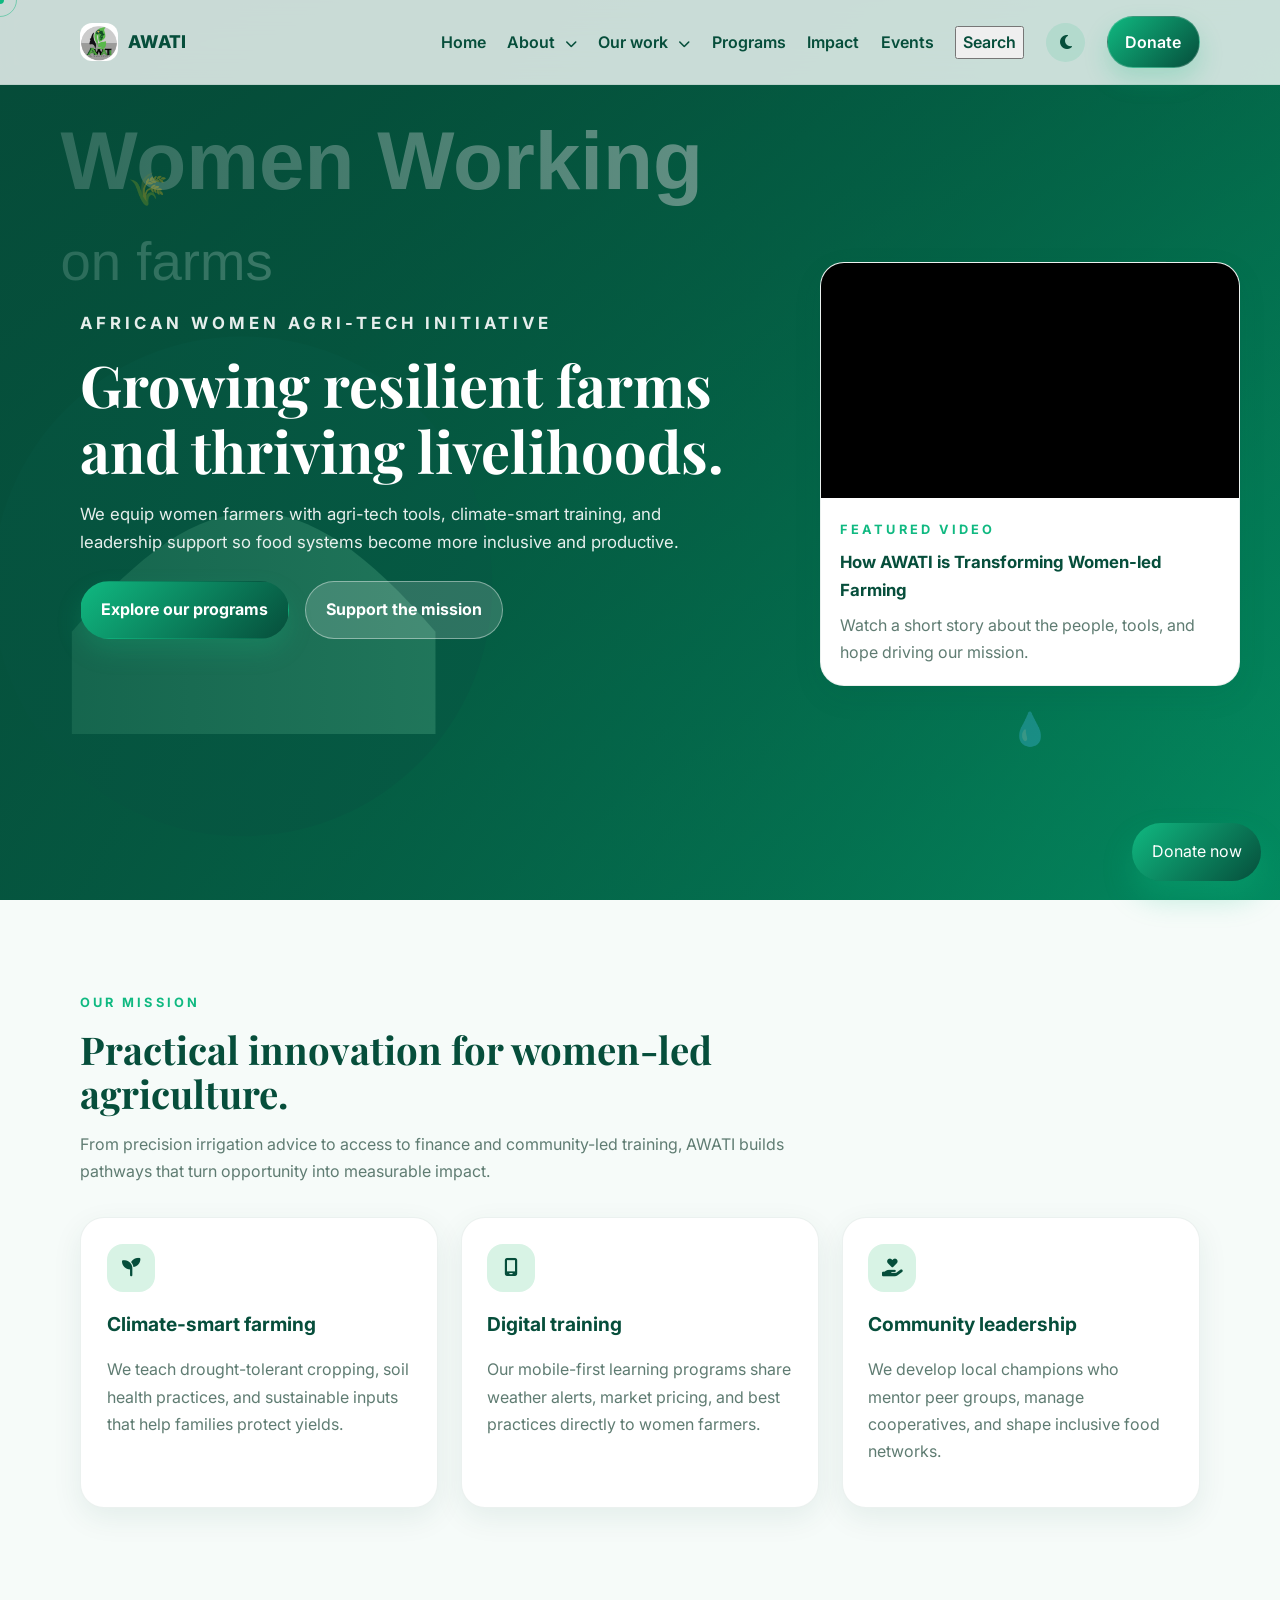
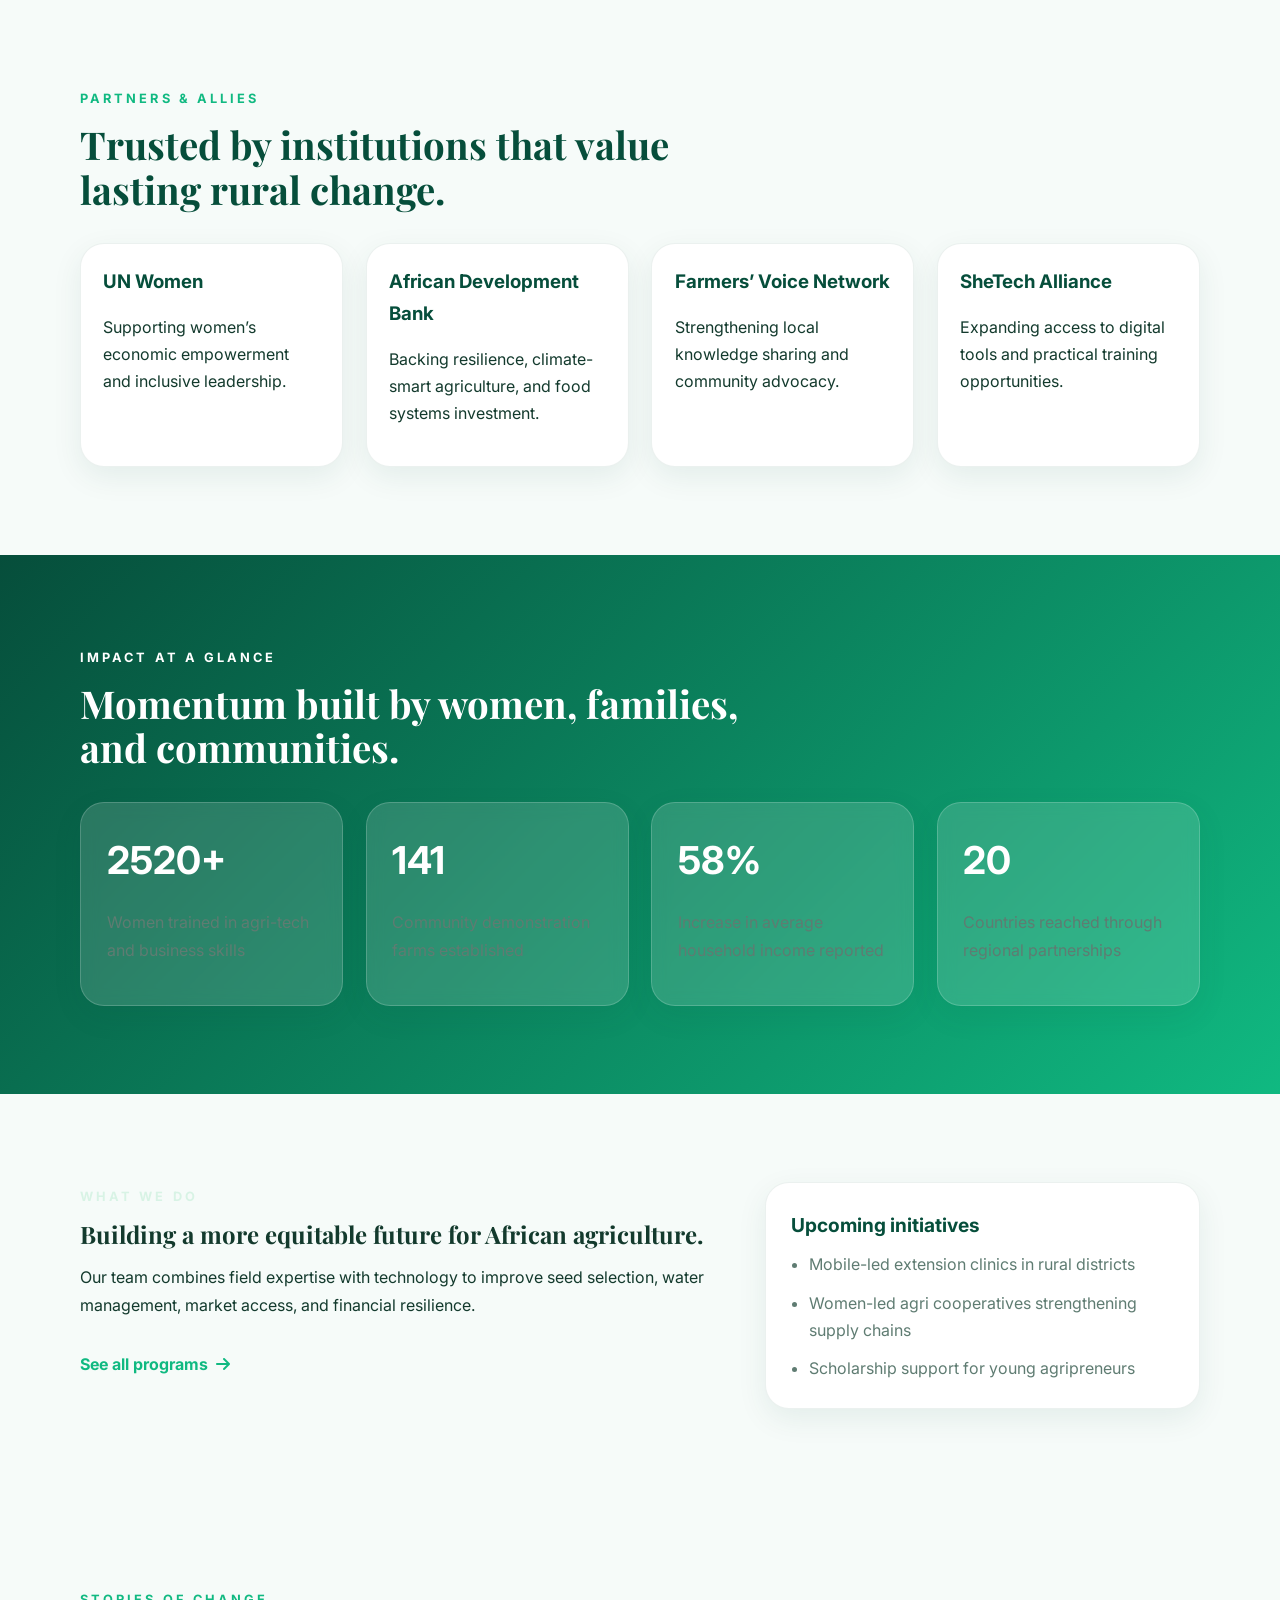
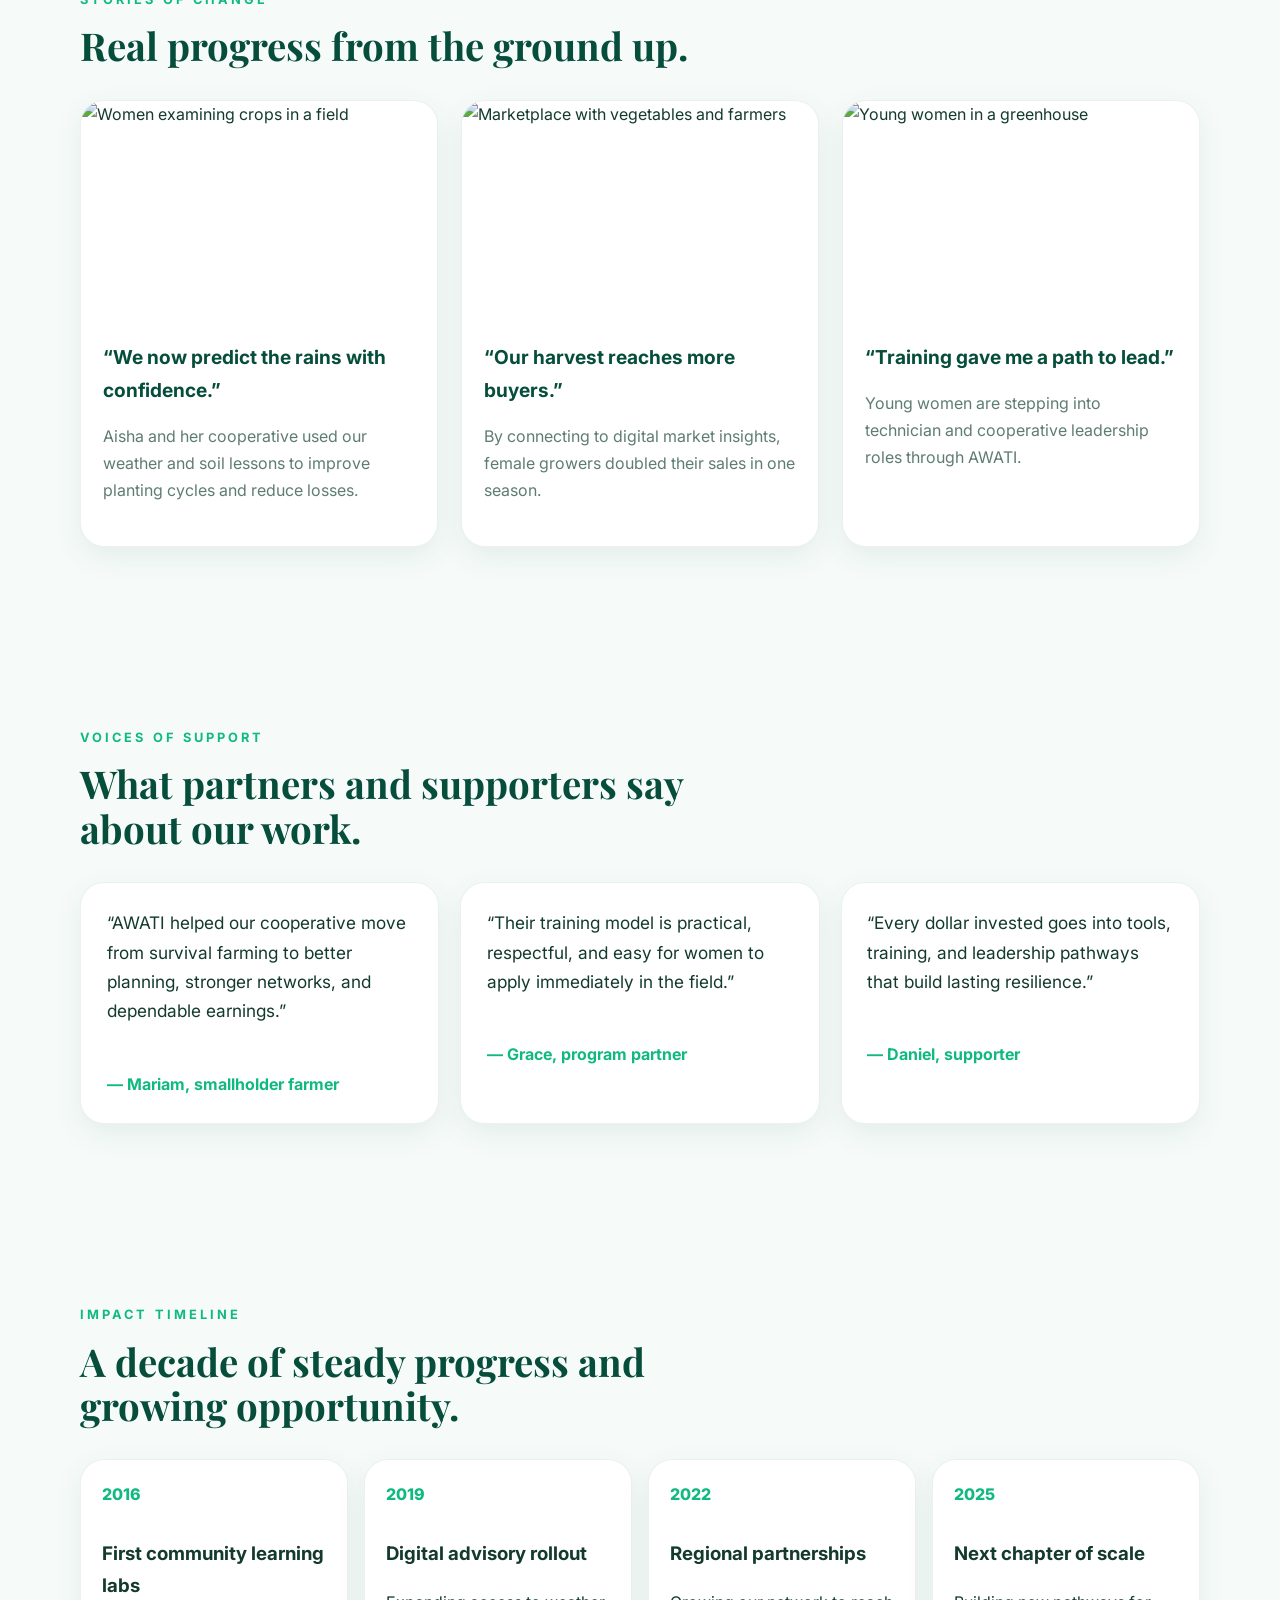
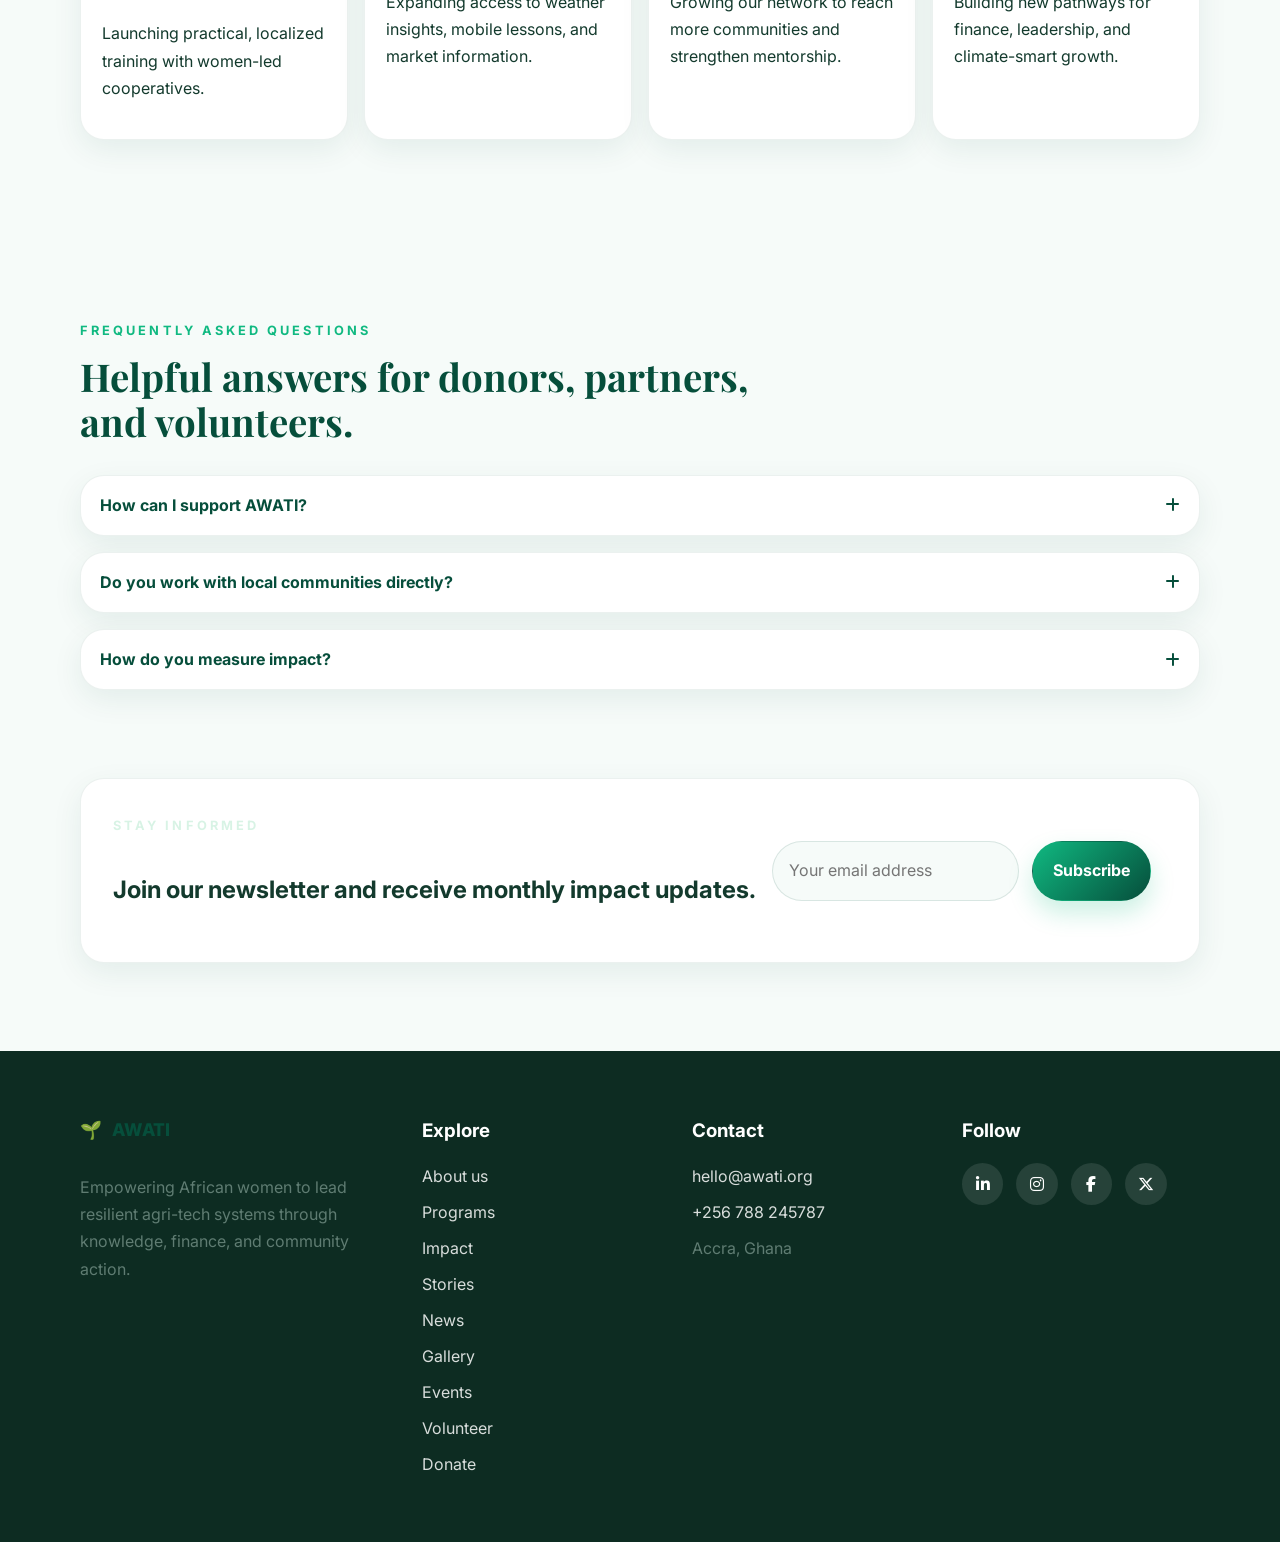
==== commit 21a8c678: "Update index.html" ====
--- a/index.html
+++ b/index.html
@@ -419,7 +419,7 @@
           <h3>Contact</h3>
           <ul>
             <li><a href="mailto:hello@awati.org">hello@awati.org</a></li>
-            <li><a href="tel:+233201234567">+233 20 123 4567</a></li>
+            <li><a href="tel:+233201234567">+256 788 245787</a></li>
             <li>Accra, Ghana</li>
           </ul>
         </div>
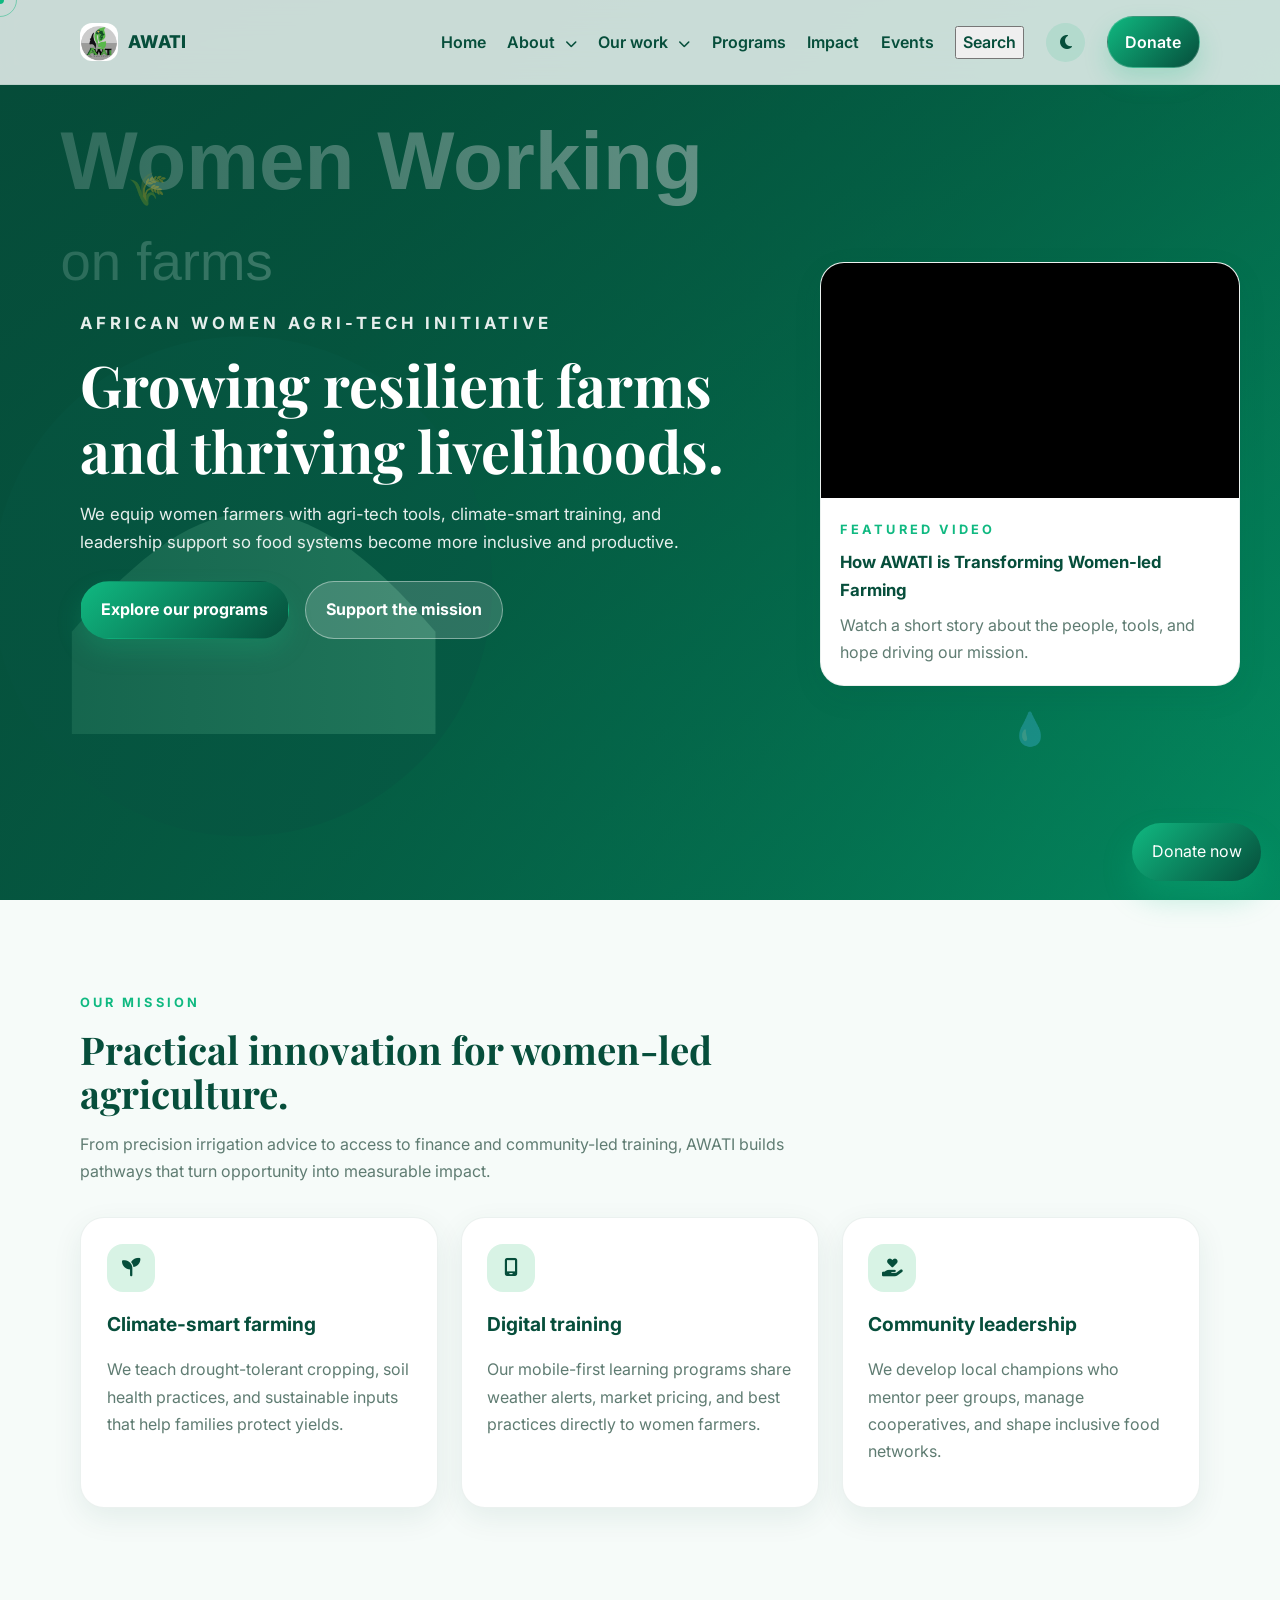
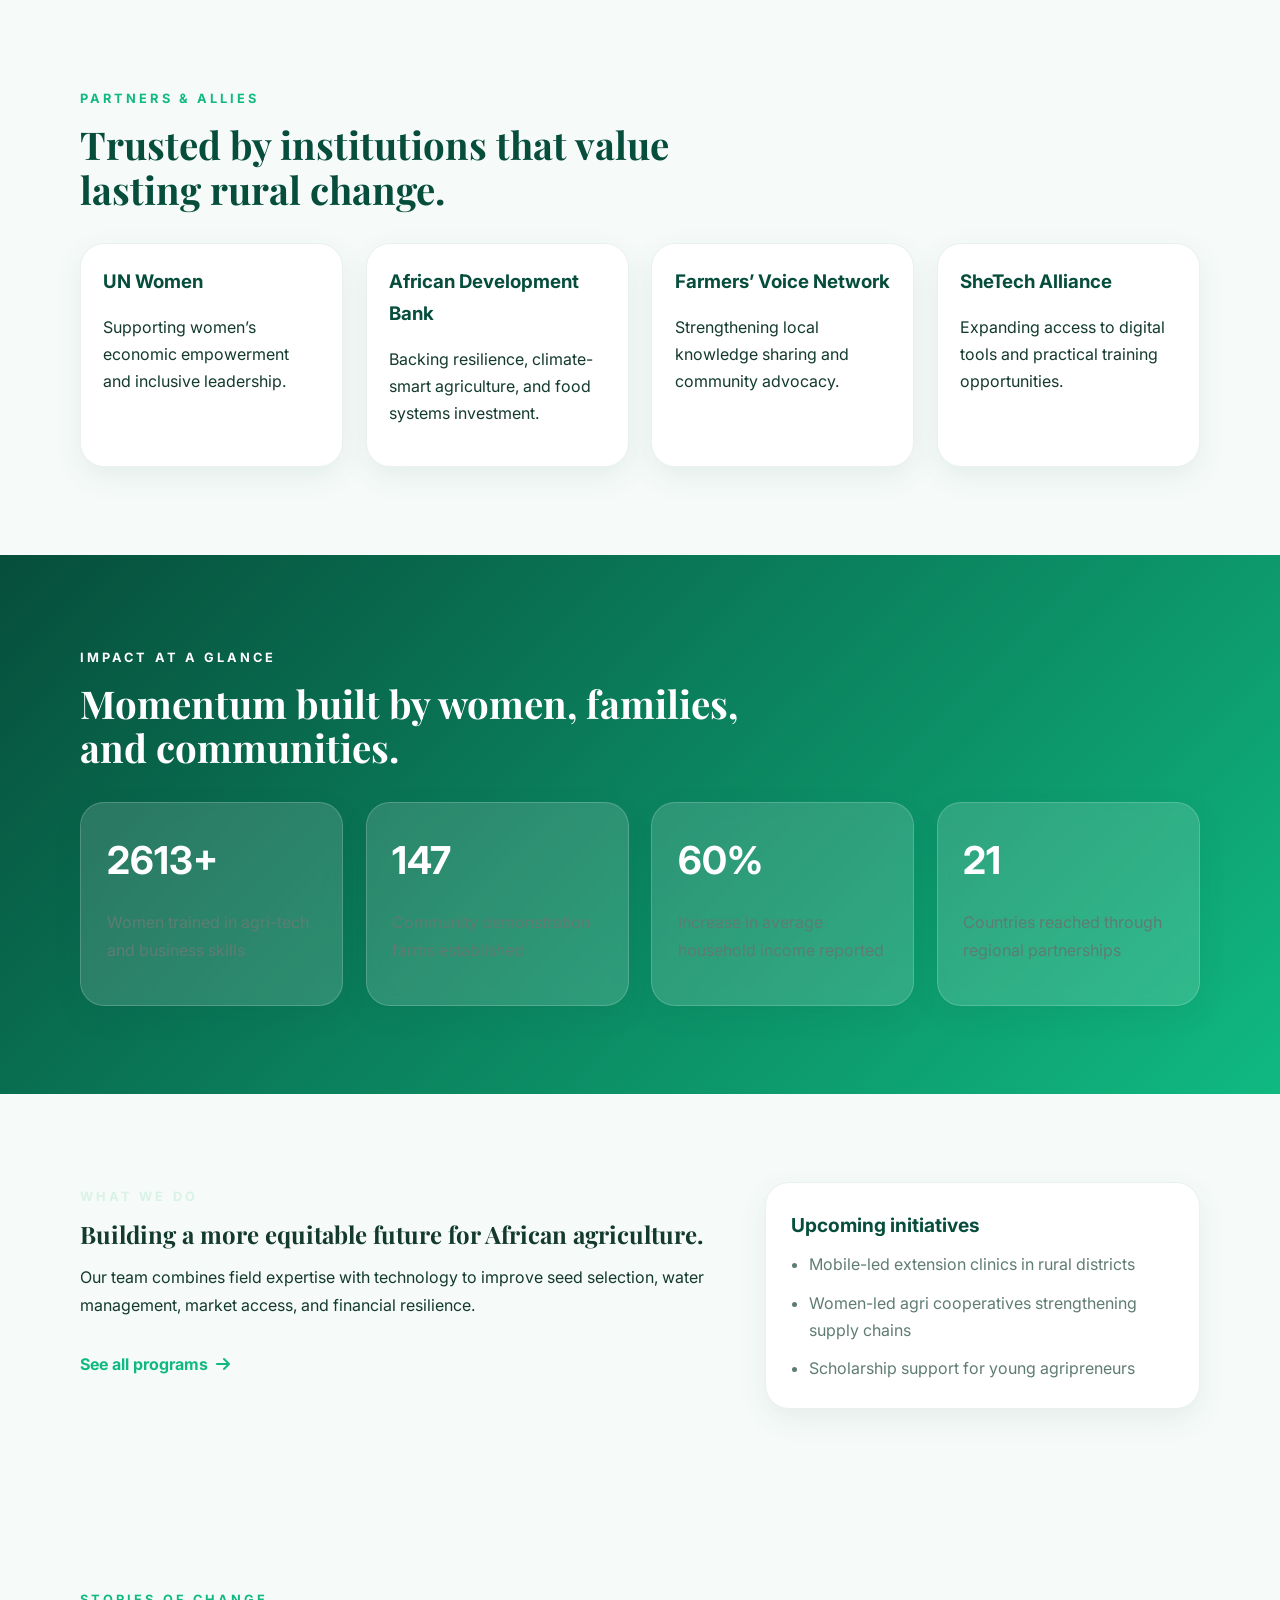
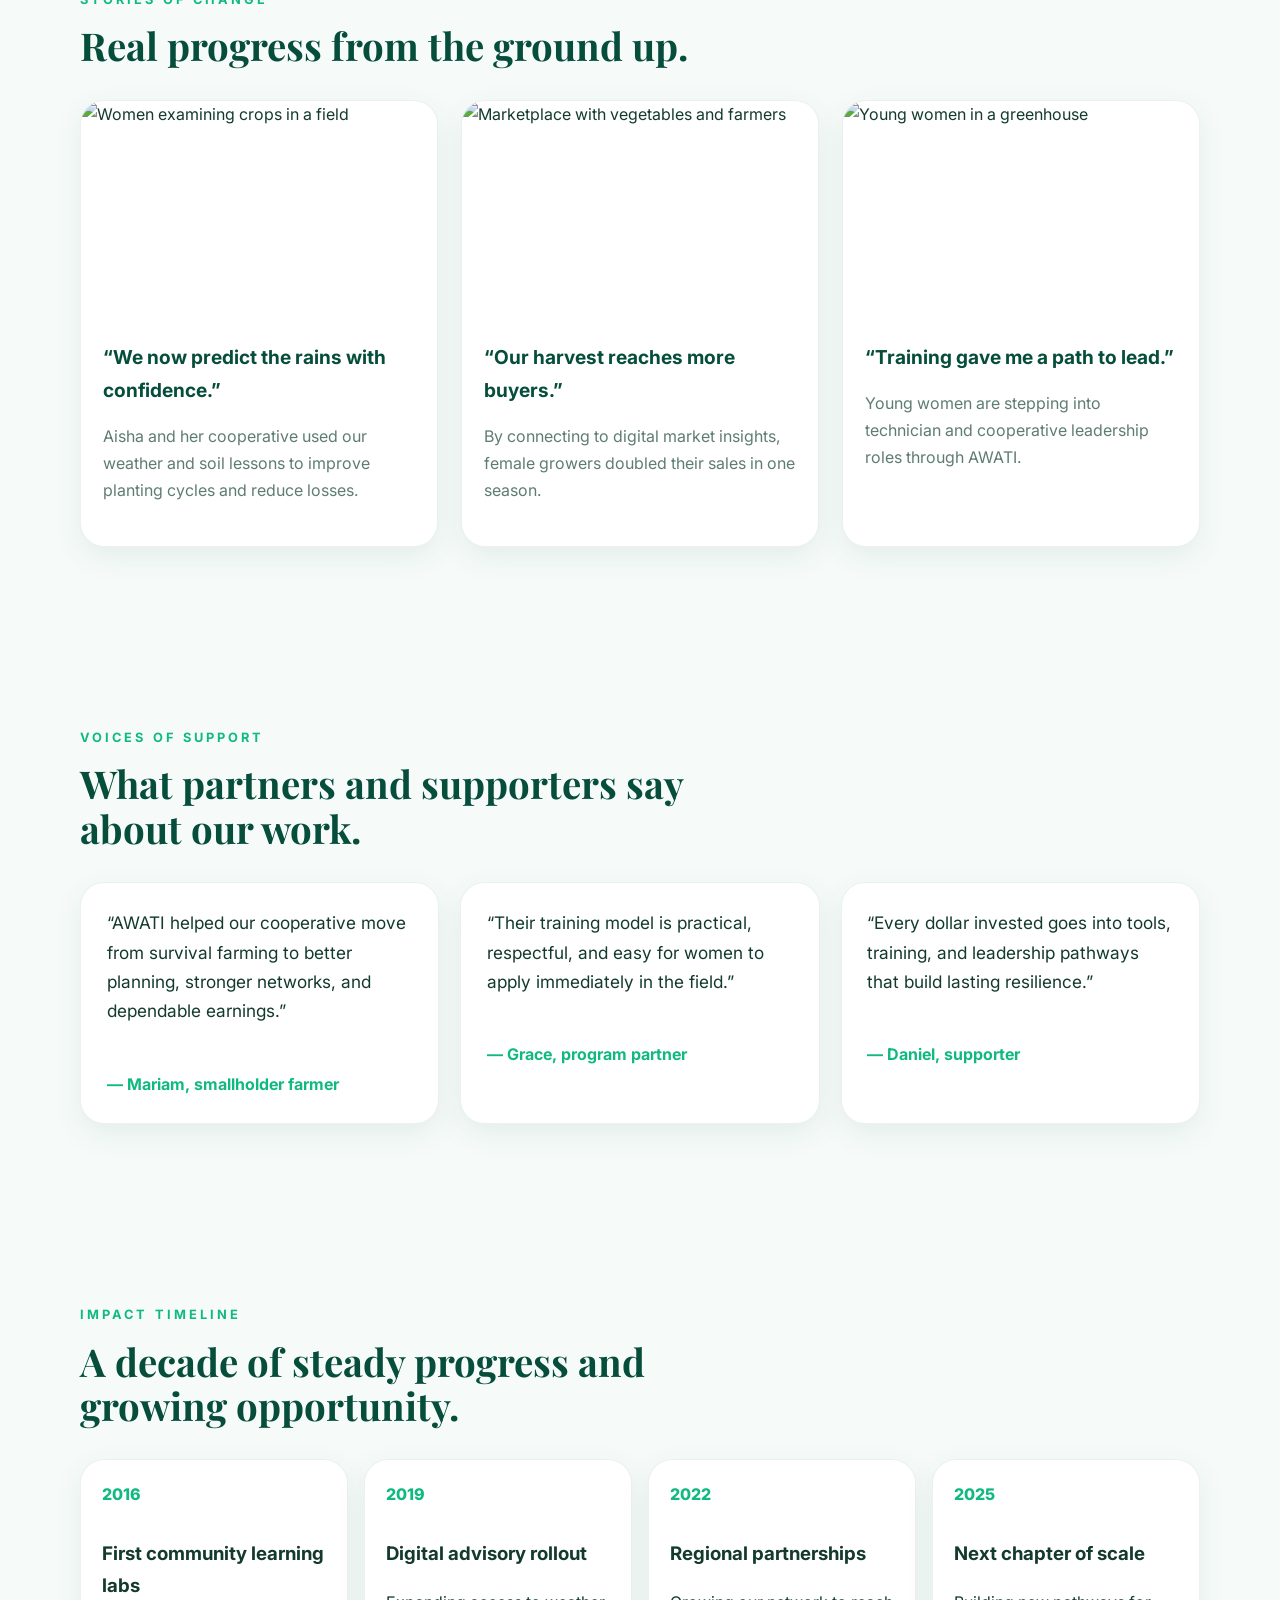
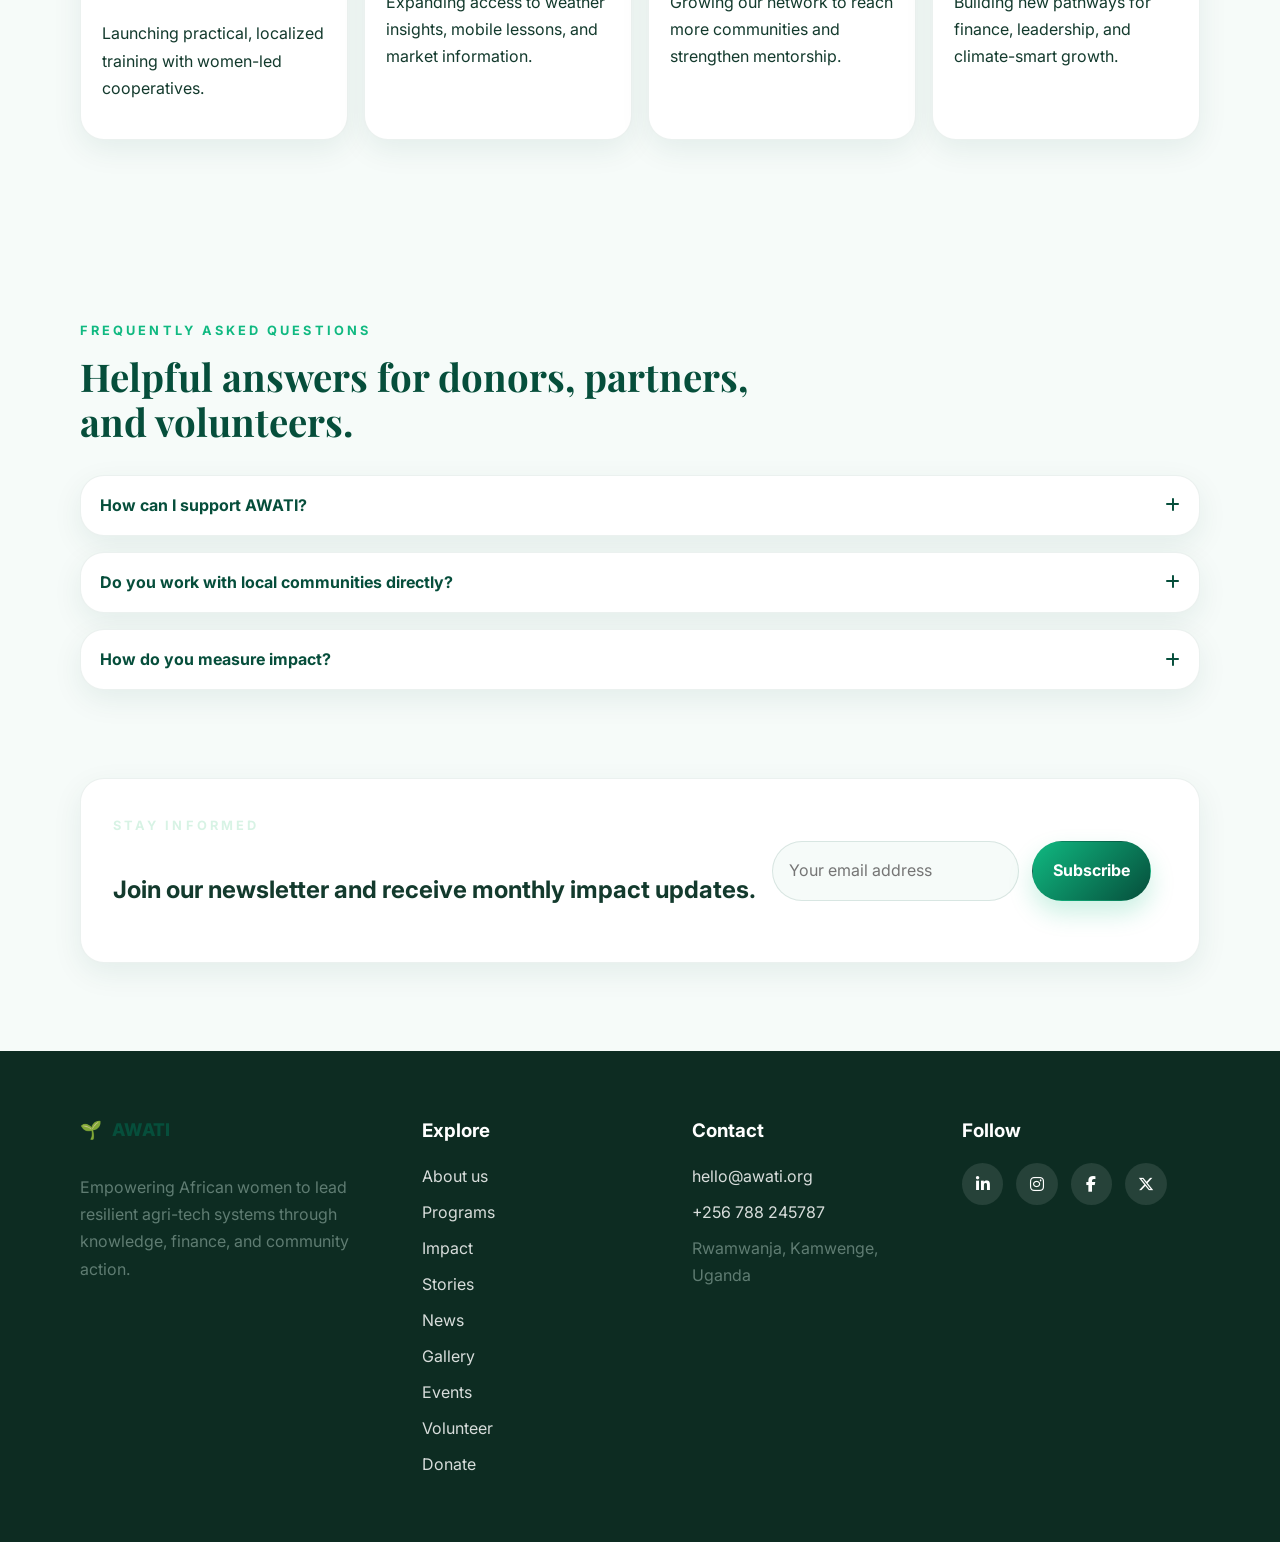
==== commit 7b875b17: "Update index.html" ====
--- a/index.html
+++ b/index.html
@@ -419,8 +419,8 @@
           <h3>Contact</h3>
           <ul>
             <li><a href="mailto:hello@awati.org">hello@awati.org</a></li>
-            <li><a href="tel:+233201234567">+256 788 245787</a></li>
-            <li>Accra, Ghana</li>
+            <li><a href="tel:+256 788 245787">+256 788 245787</a></li>
+            <li>Rwamwanja, Kamwenge, Uganda</li>
           </ul>
         </div>
         <div>
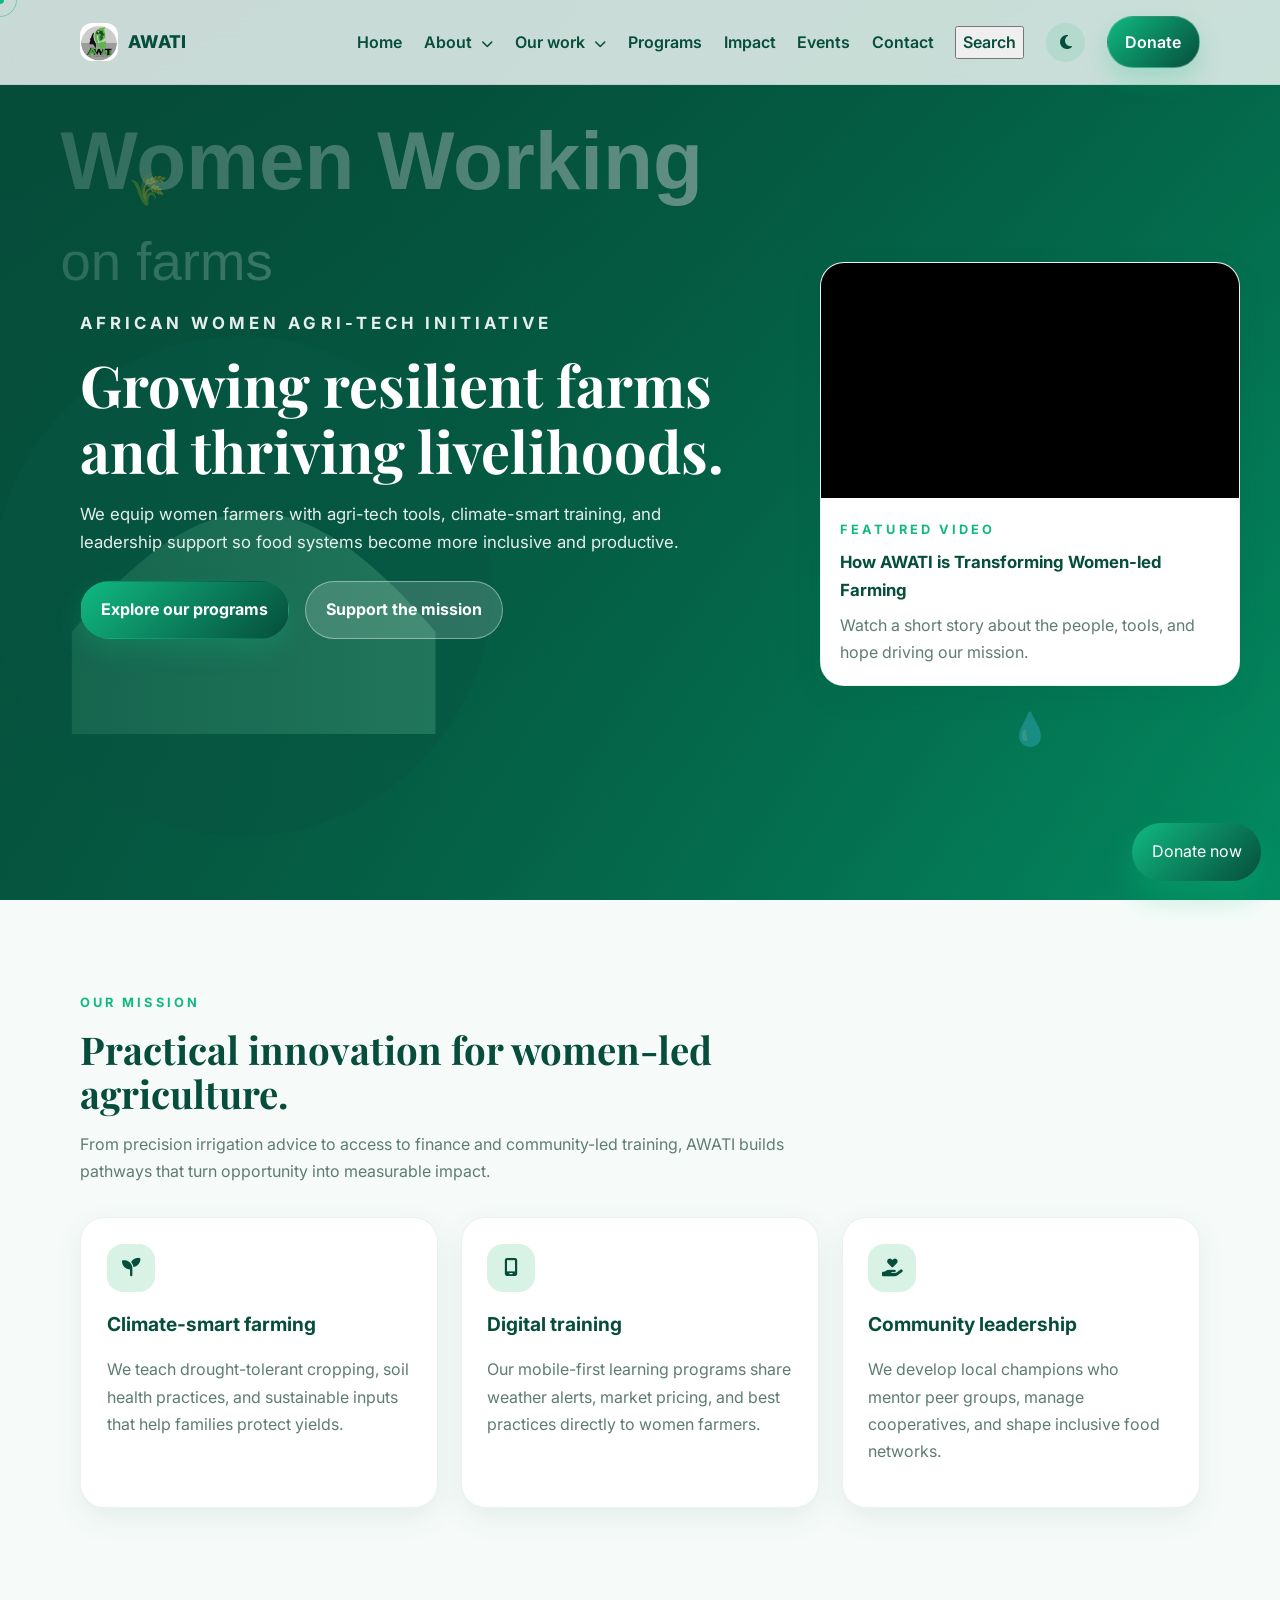
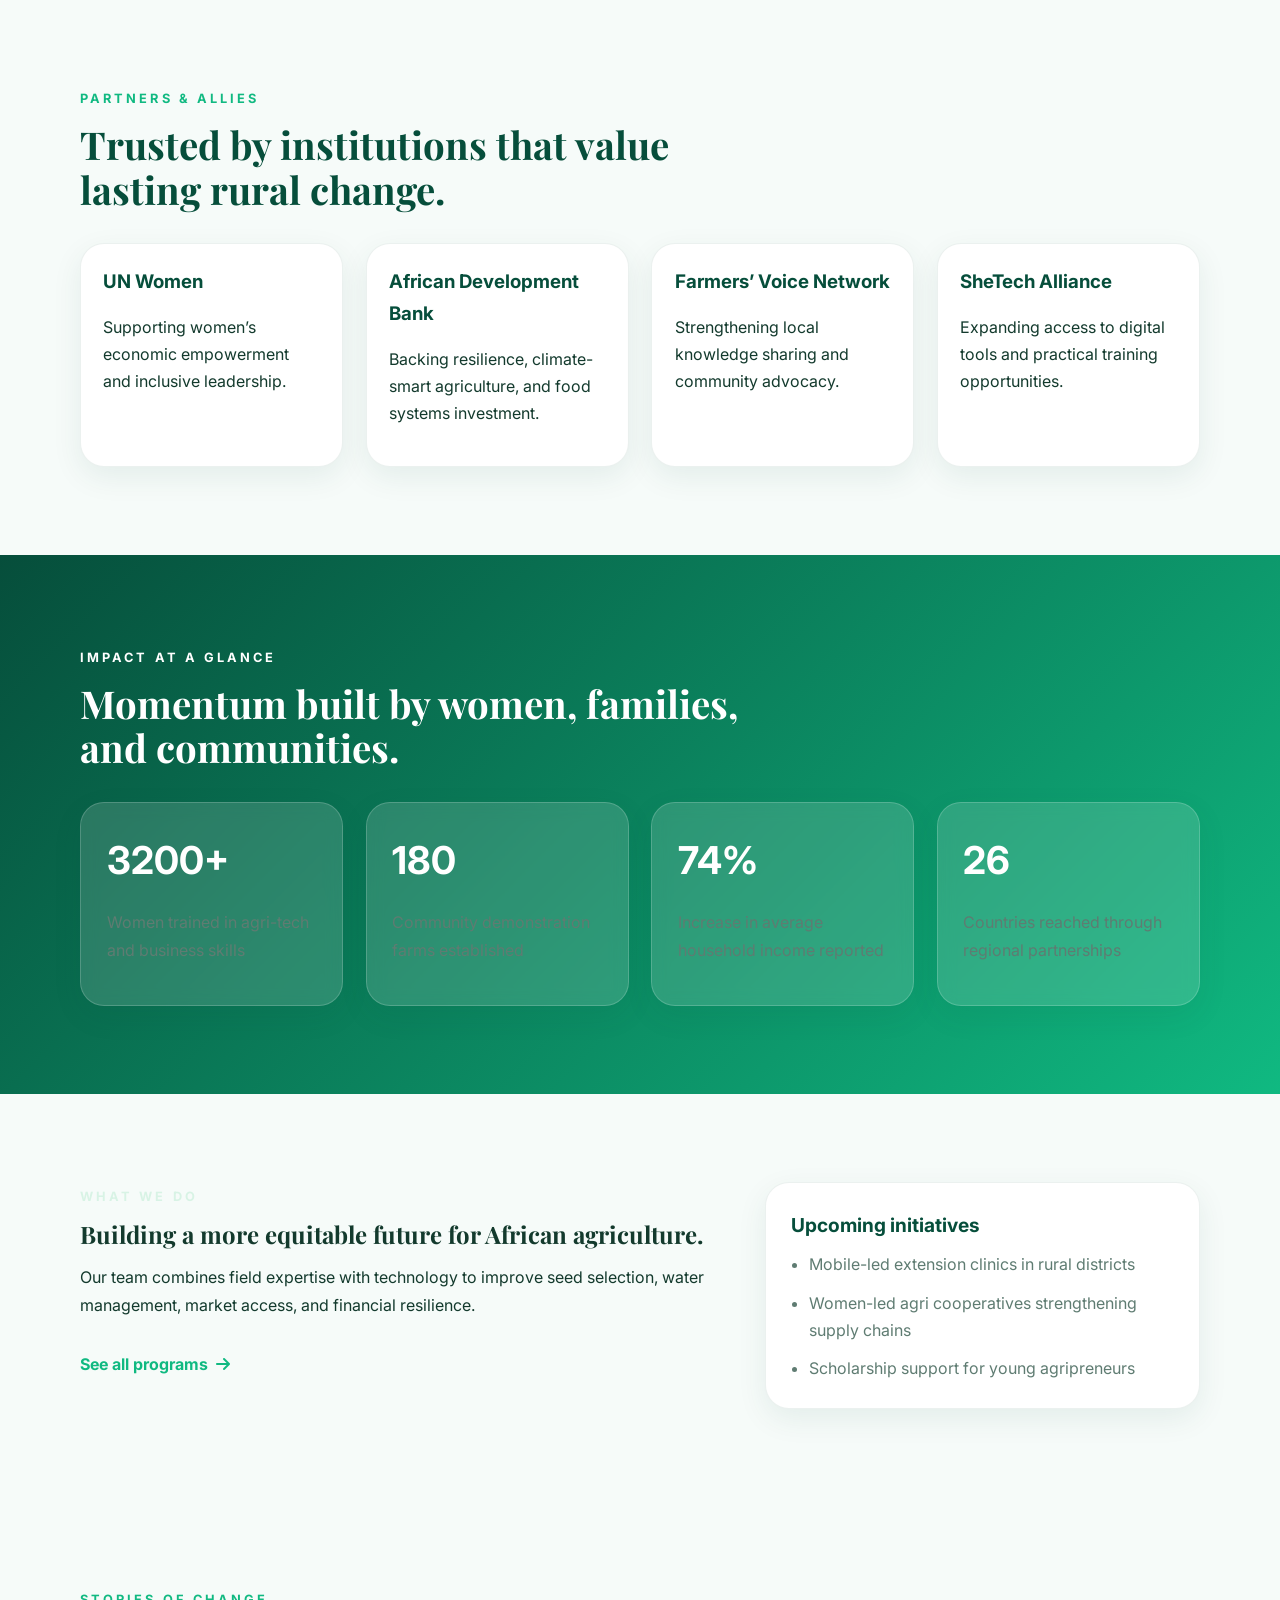
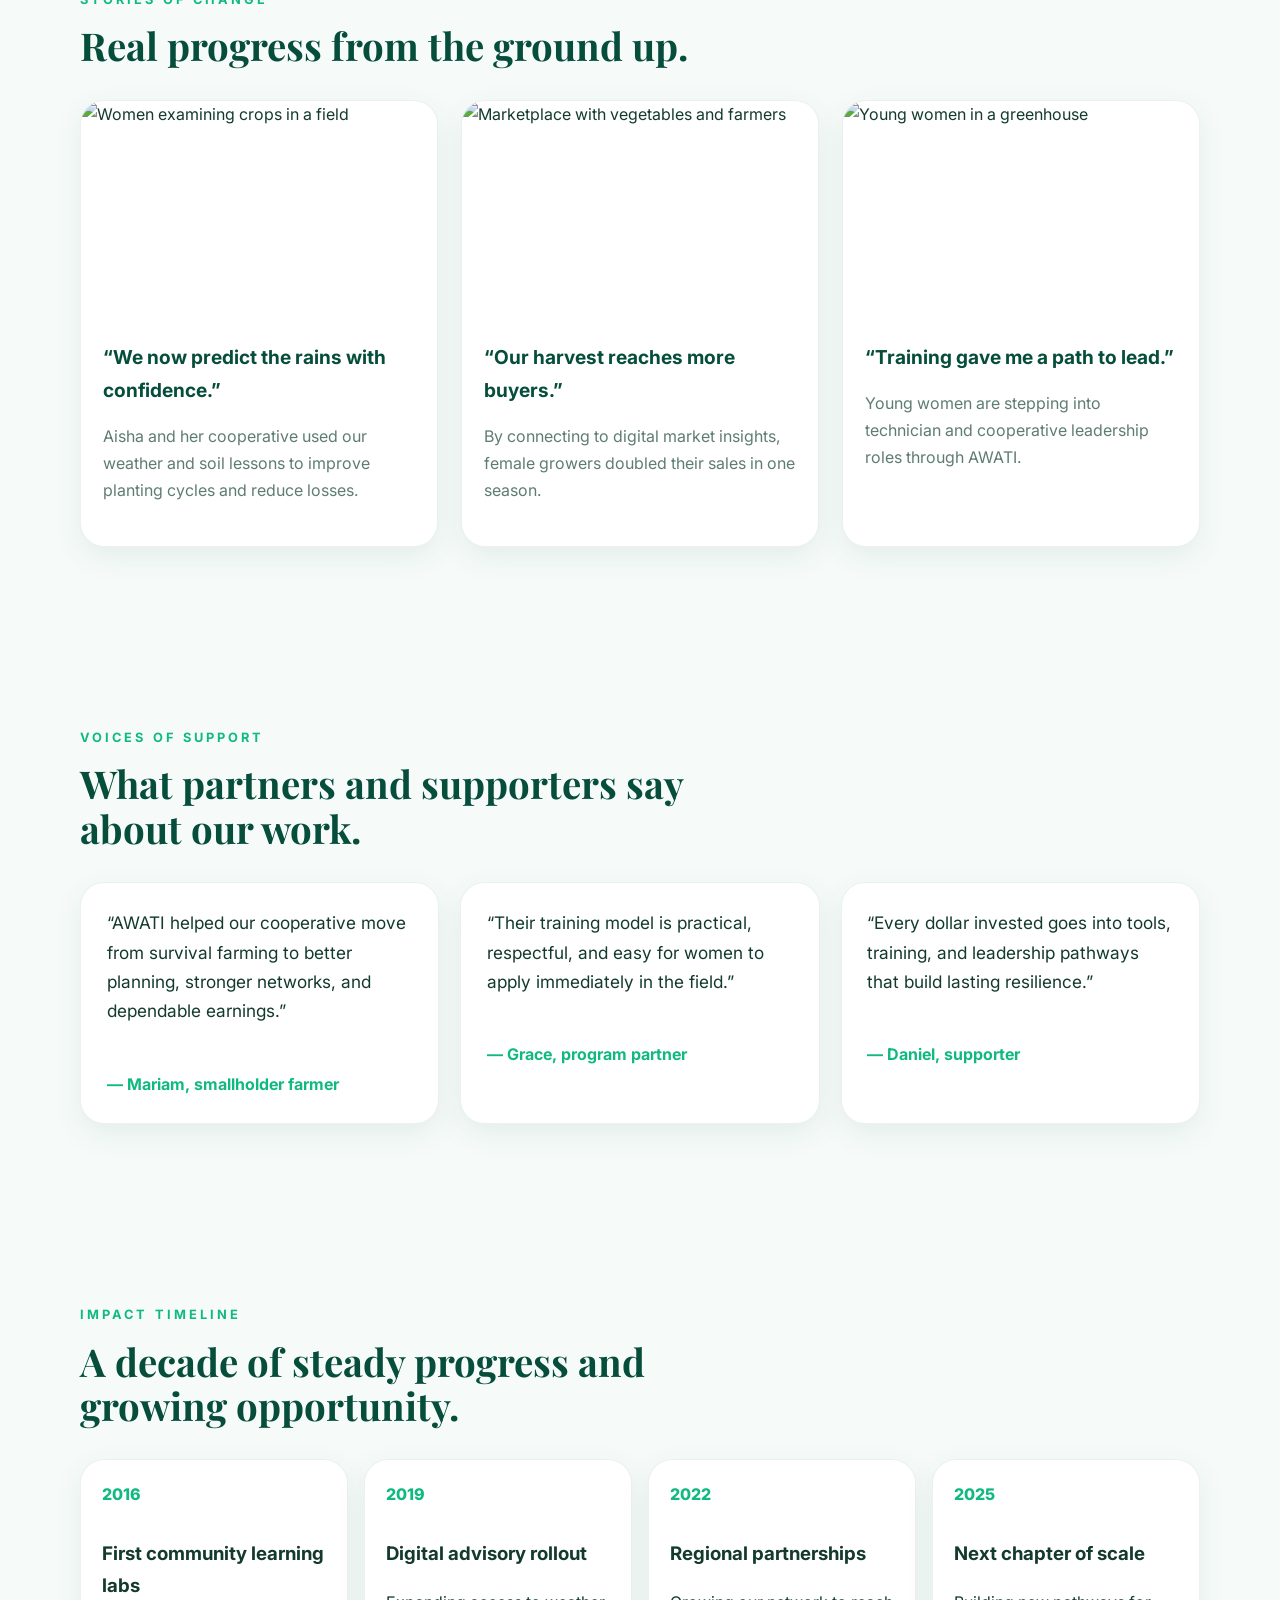
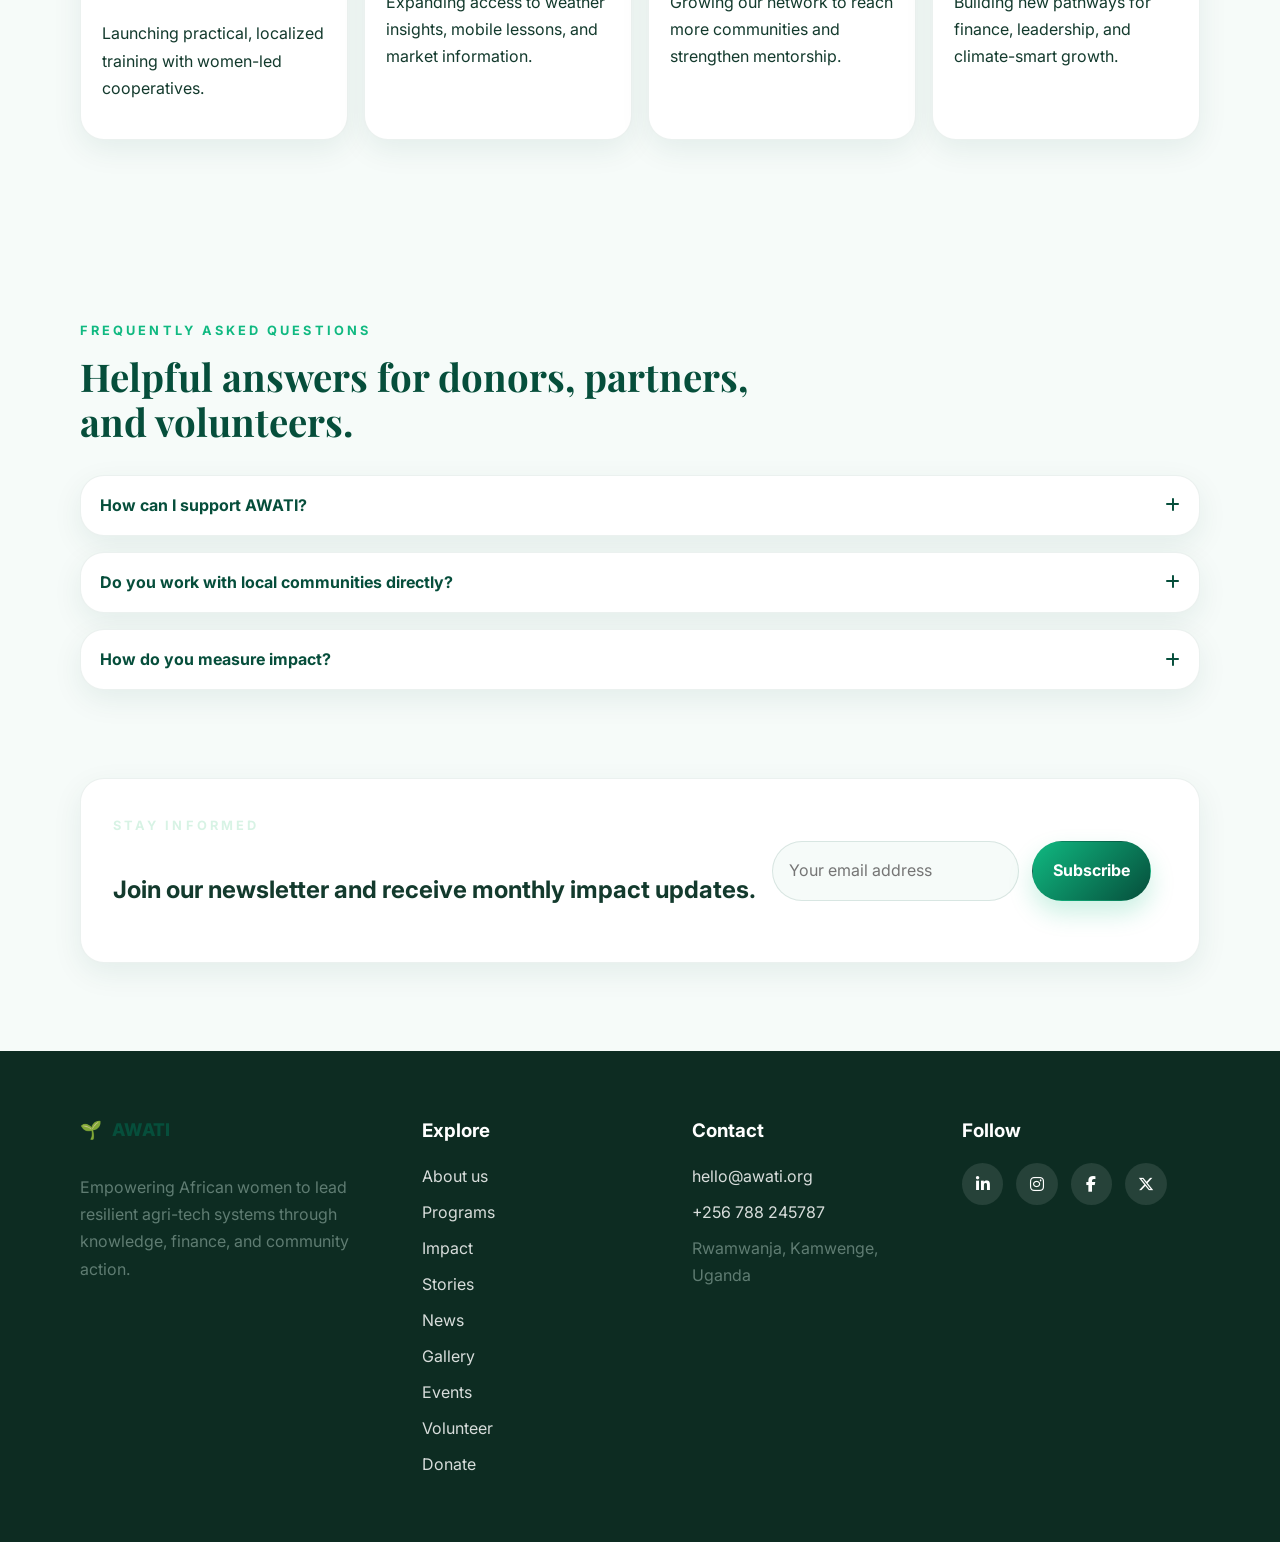
==== commit 84602062: "Update index.html" ====
--- a/index.html
+++ b/index.html
@@ -70,6 +70,8 @@
           <a class="nav-link" href="programs.html">Programs</a>
           <a class="nav-link" href="impact.html">Impact</a>
           <a class="nav-link" href="events.html">Events</a>
+          <a class="nav-link" href="contact.html">Contact</a>
+          
           <button class="search-toggle nav-link" type="button" aria-label="Search site">Search</button>
           <button class="theme-toggle" type="button" aria-label="Toggle color theme">
             <i class="fa-solid fa-moon"></i>
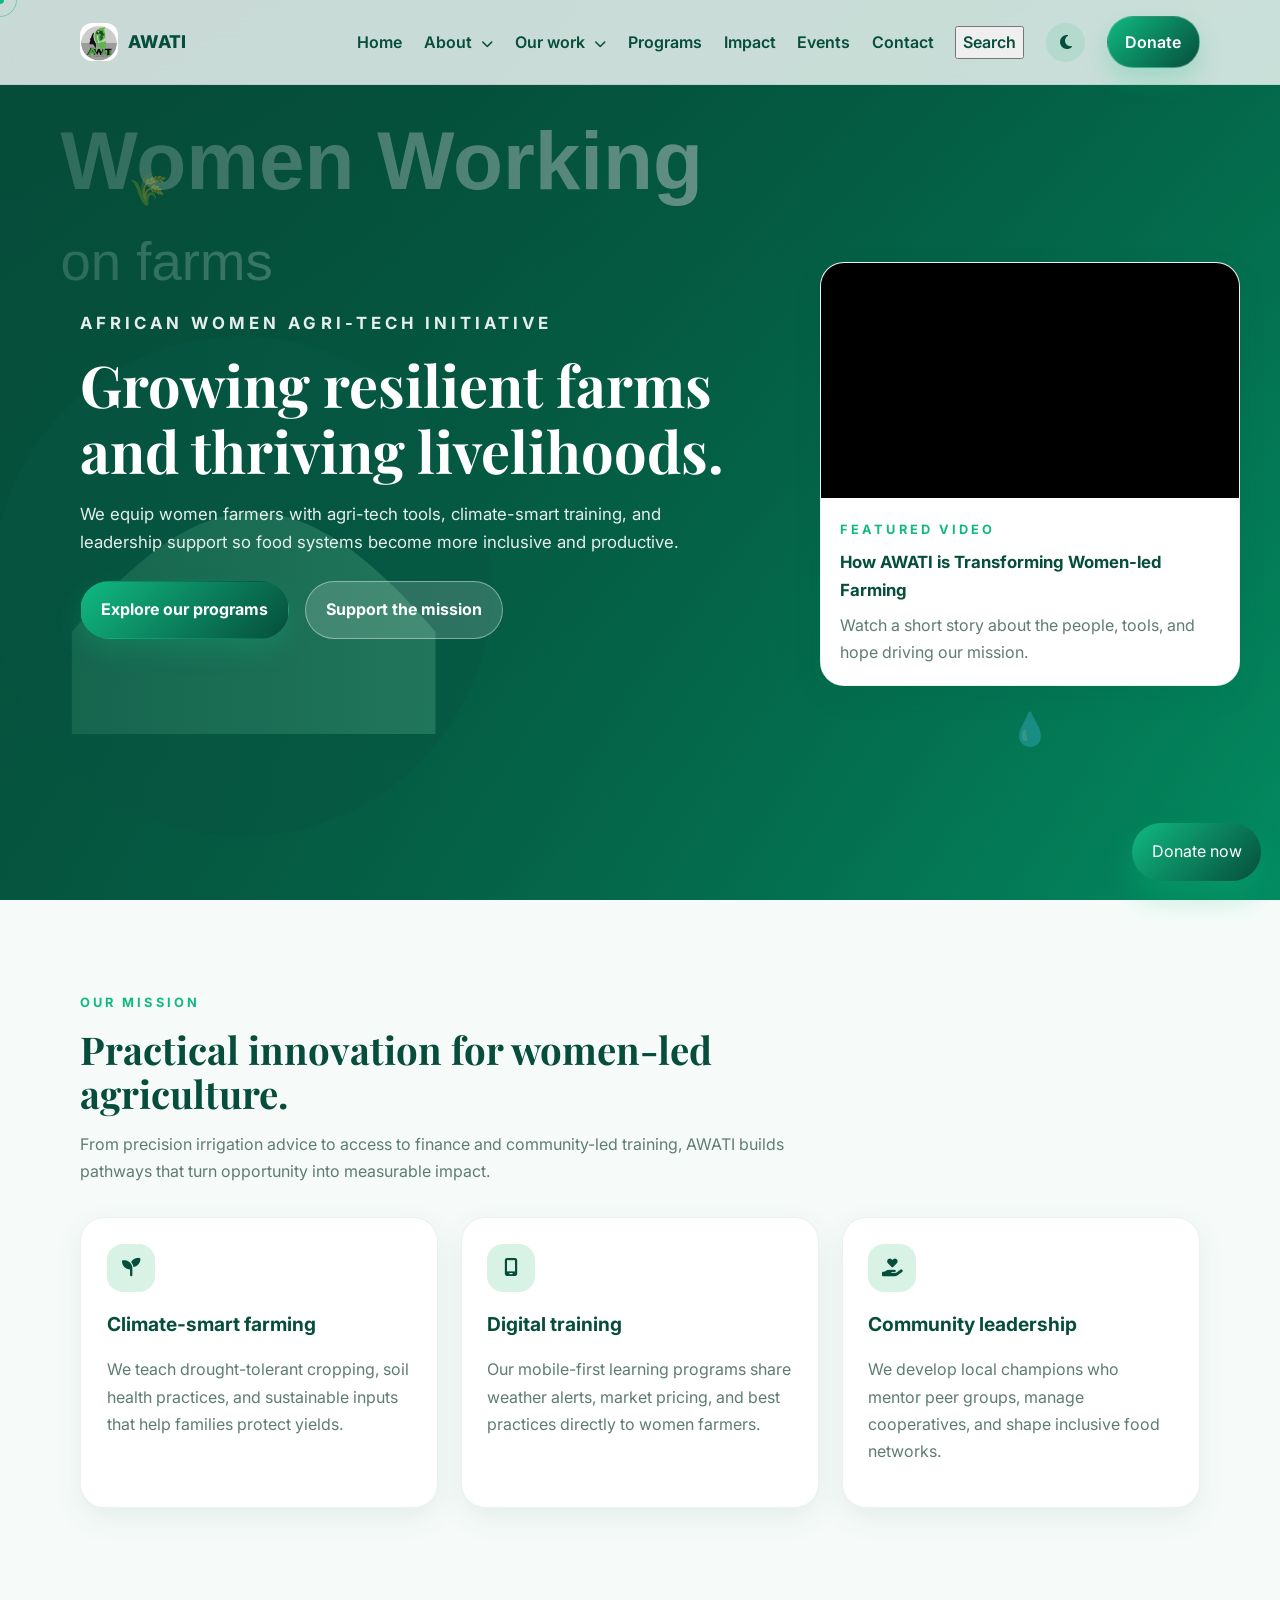
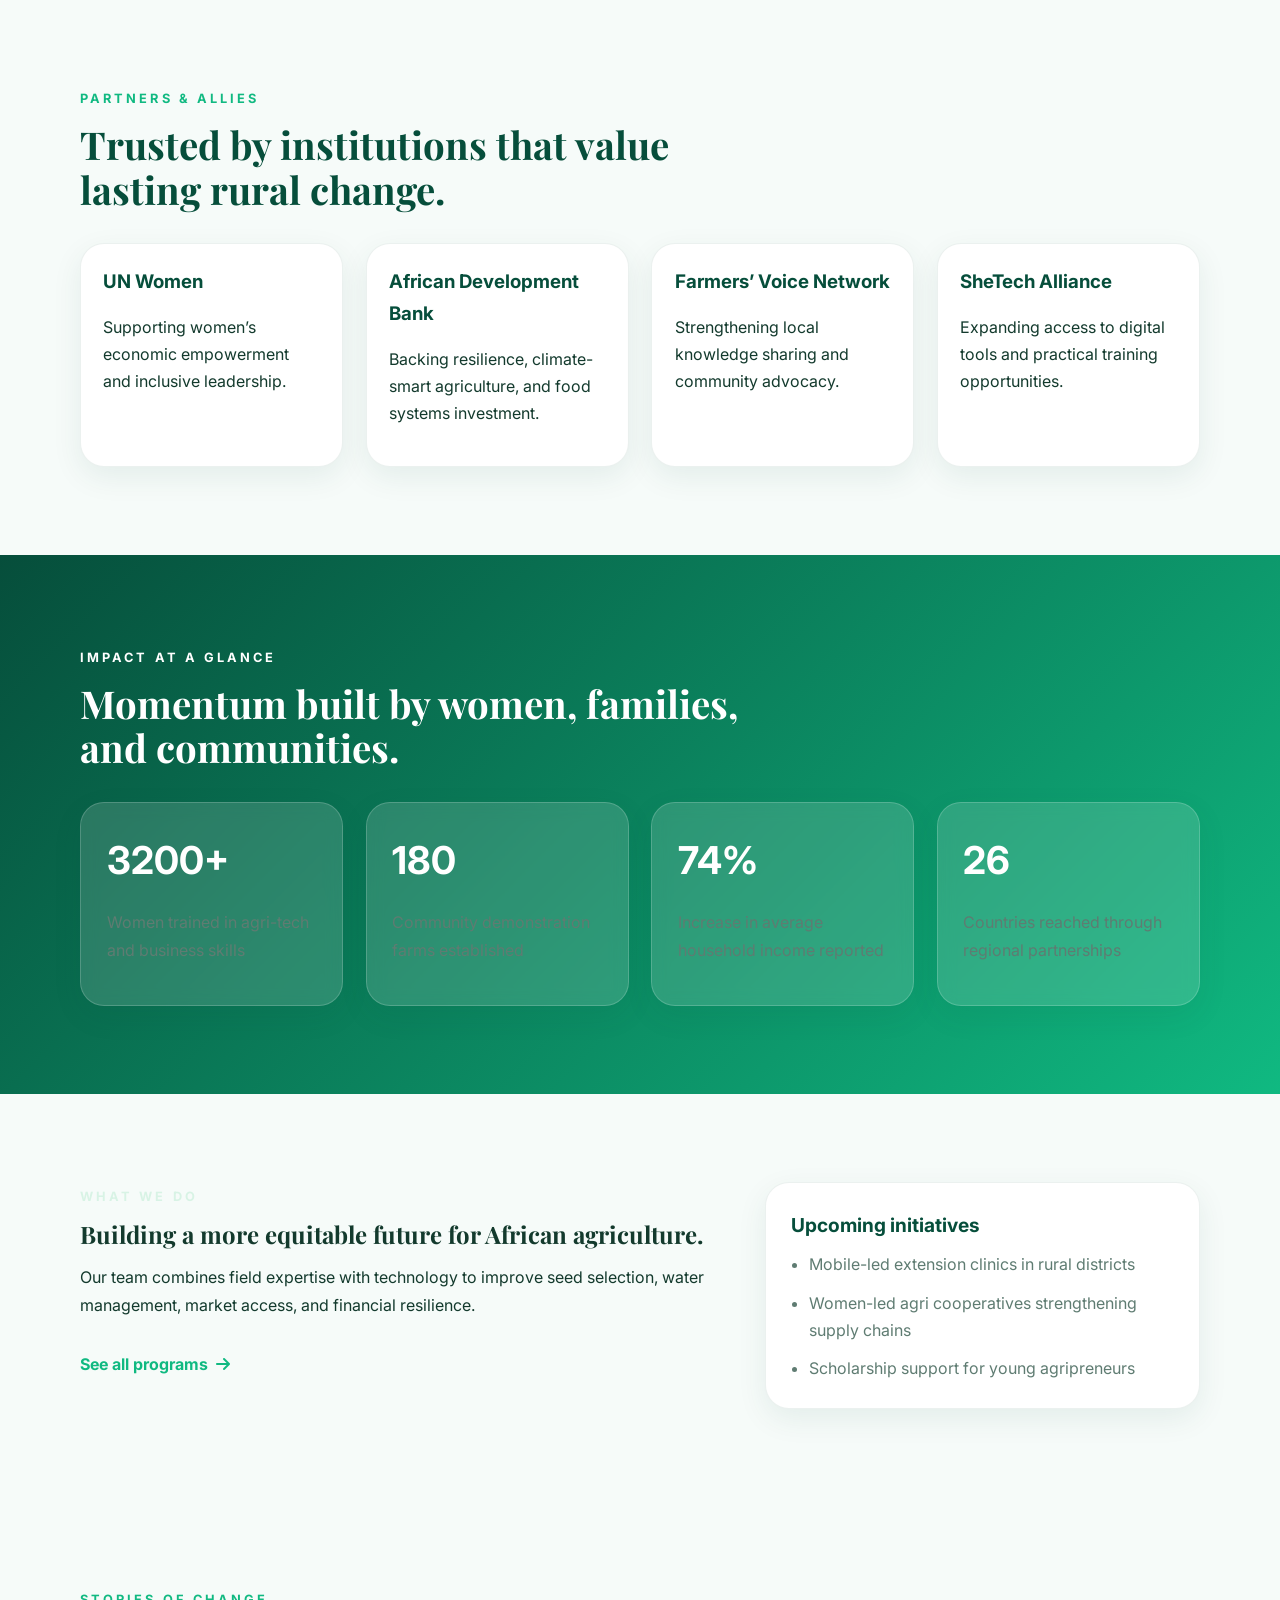
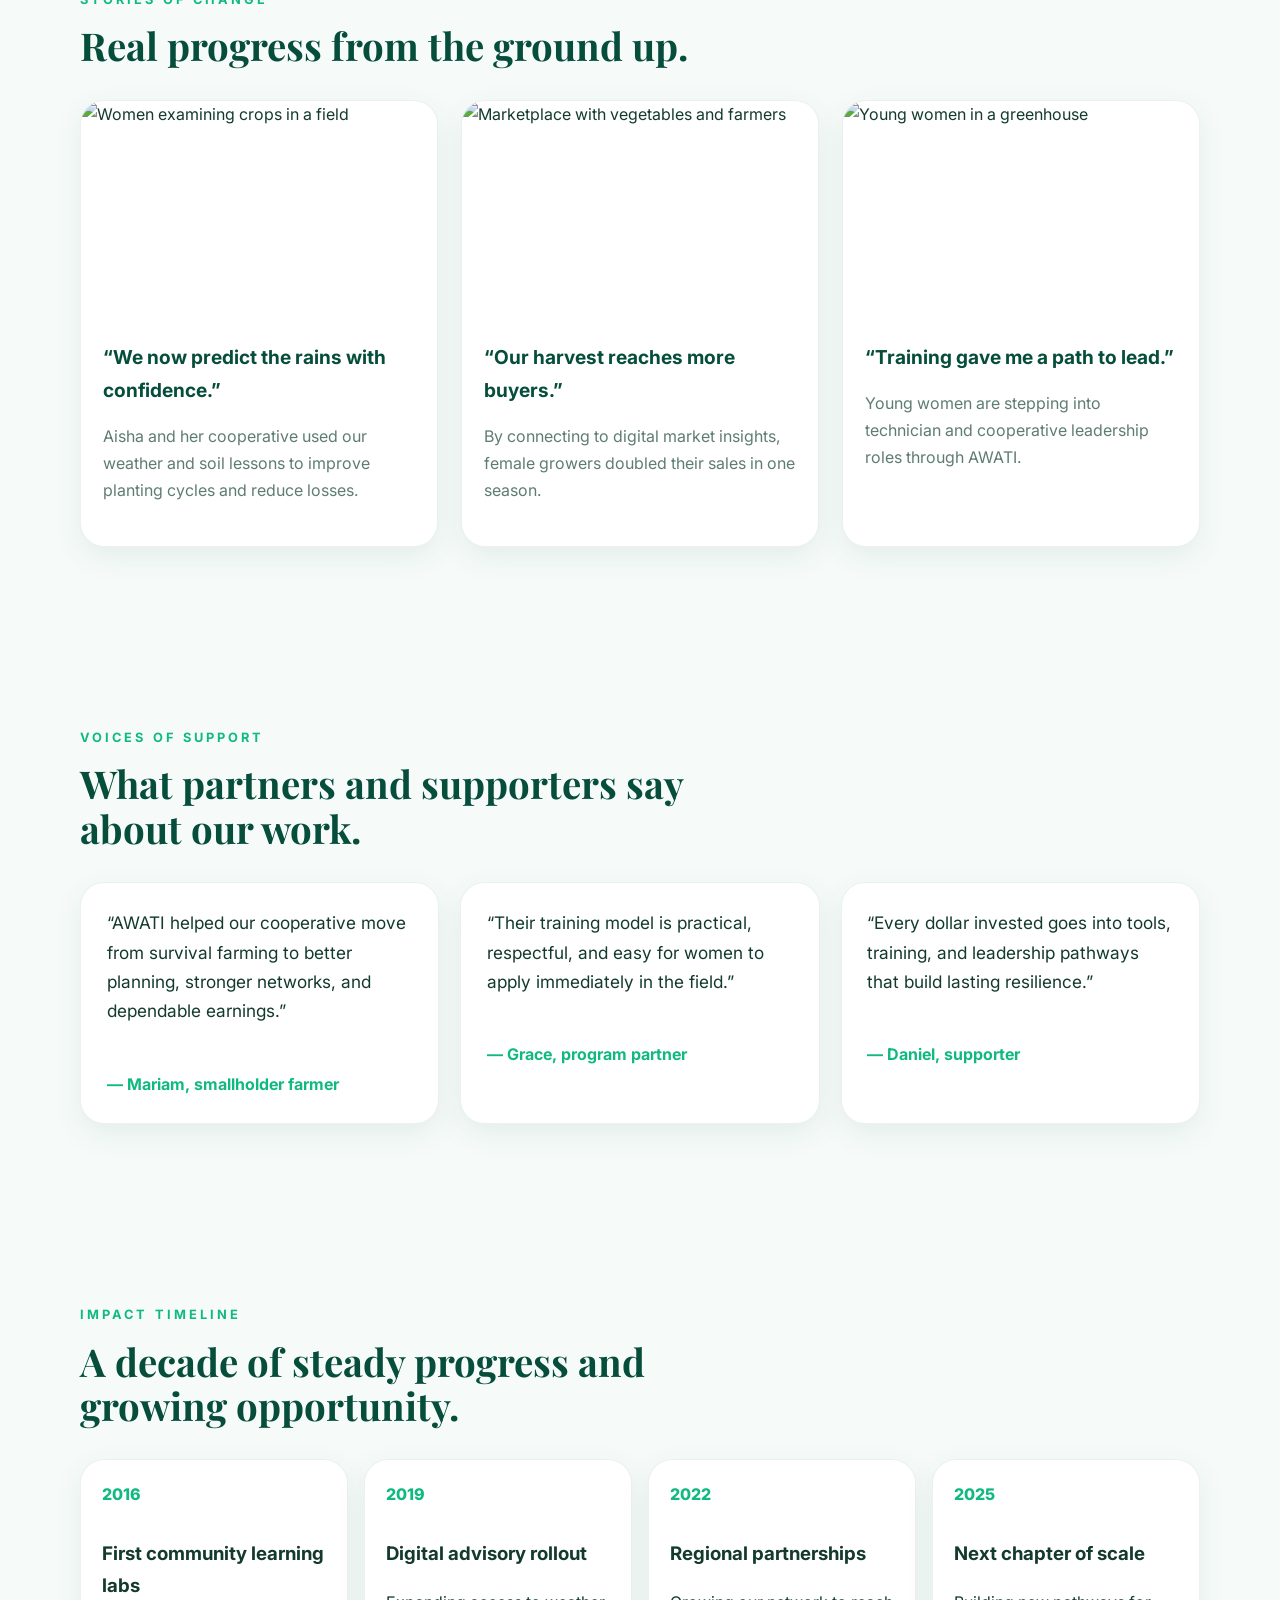
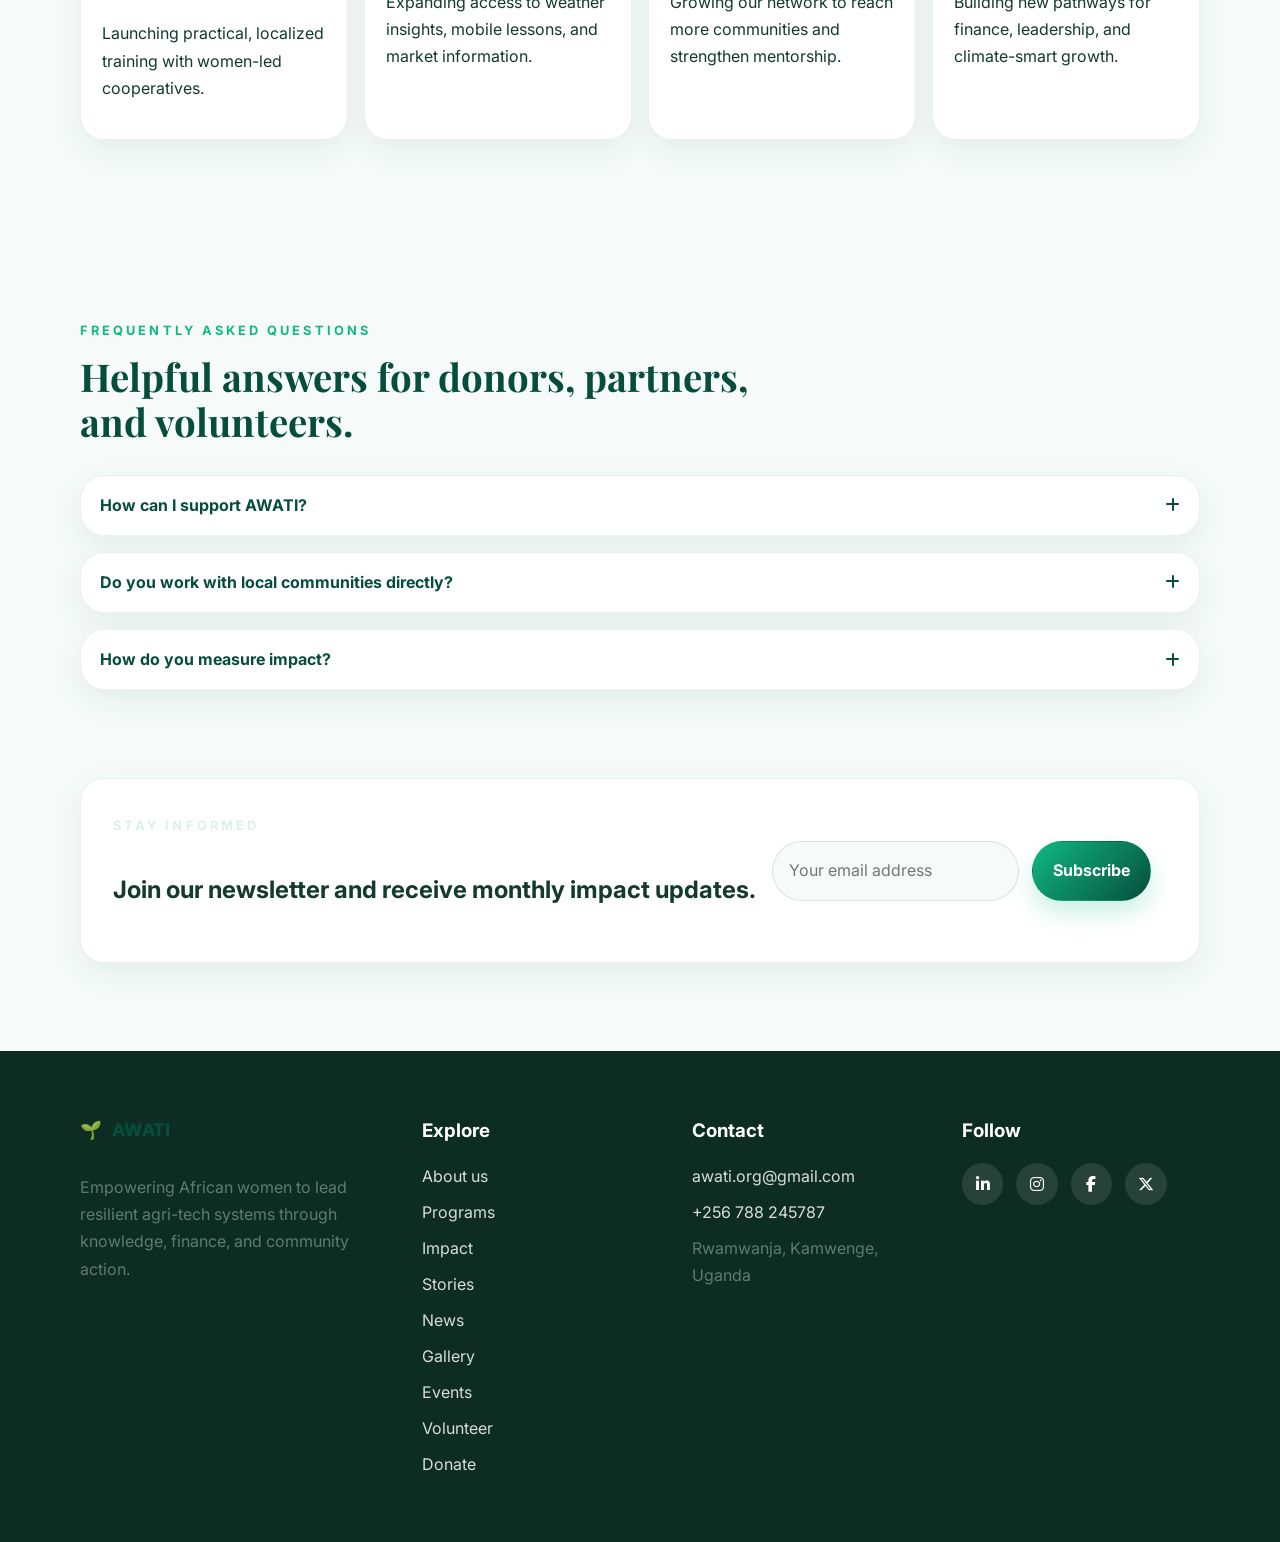
==== commit 41b1ea26: "Update index.html" ====
--- a/index.html
+++ b/index.html
@@ -420,7 +420,7 @@
         <div>
           <h3>Contact</h3>
           <ul>
-            <li><a href="mailto:hello@awati.org">hello@awati.org</a></li>
+            <li><a href="mailto:awati.org@gmail.com">awati.org@gmail.com</a></li>
             <li><a href="tel:+256 788 245787">+256 788 245787</a></li>
             <li>Rwamwanja, Kamwenge, Uganda</li>
           </ul>
